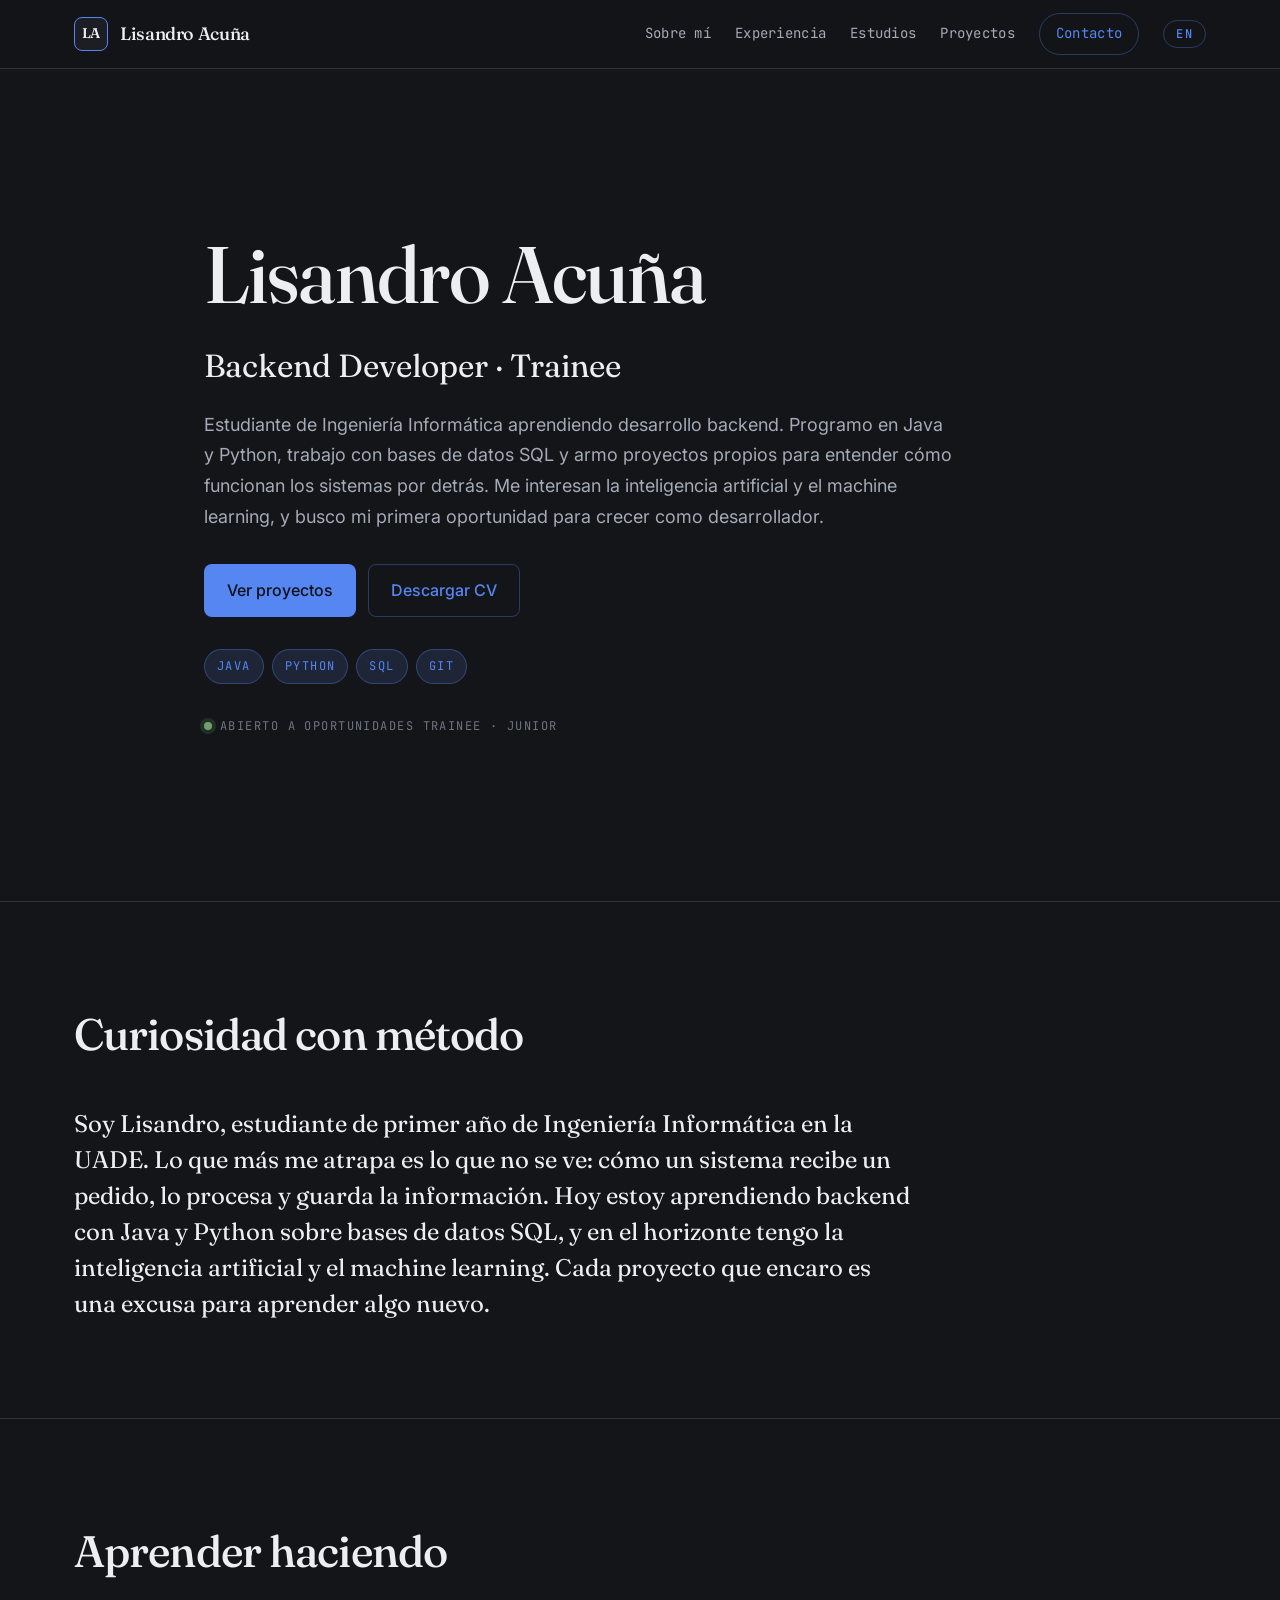
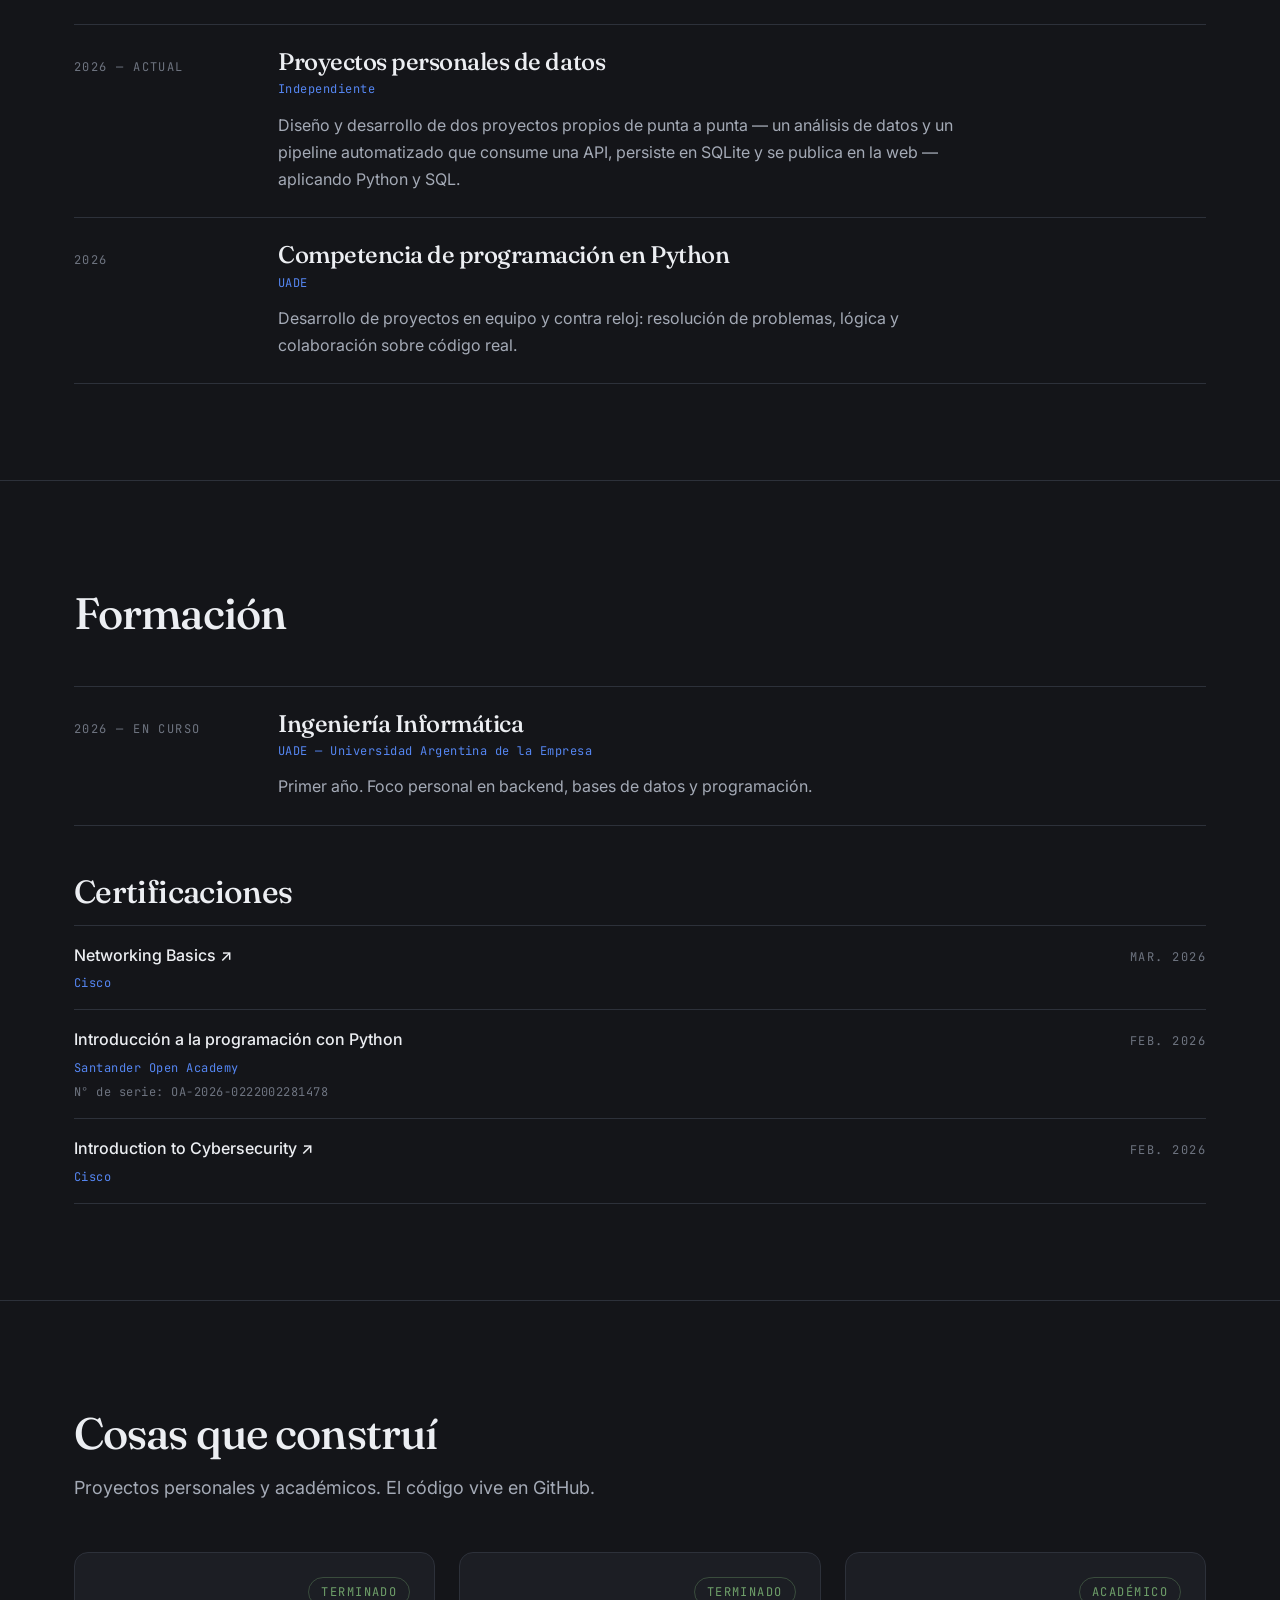
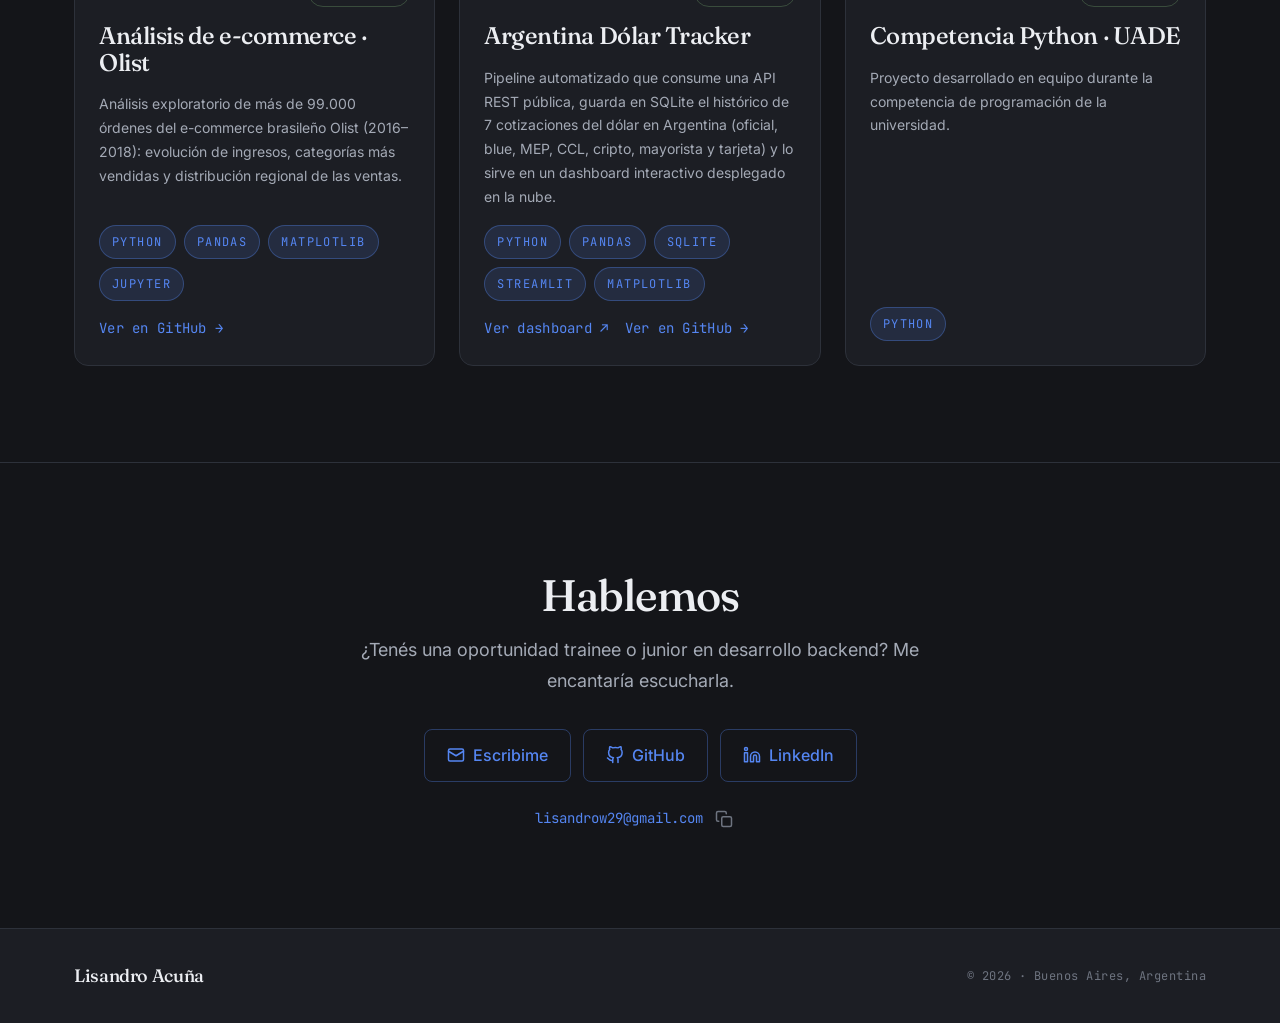
==== index.html @ 401d7817 "Proyecto Dolar Tracker: el boton Ver dashboard apunta al sitio web propio Reemplaza el link al Strea" ====
<!DOCTYPE html>
<html lang="es">
<head>
  <meta charset="UTF-8" />
  <meta name="viewport" content="width=device-width, initial-scale=1.0" />
  <title>Lisandro Acuña — Backend Developer Trainee</title>
  <meta name="description" content="Portfolio de Lisandro Acuña. Estudiante de Ingeniería Informática aprendiendo desarrollo backend con Java, Python y SQL." />
  <meta name="author" content="Lisandro Acuña" />
  <meta name="theme-color" content="#141519" />
  <link rel="canonical" href="https://tonxt.github.io/" />
  <link rel="icon" href="favicon.svg" type="image/svg+xml" />

  <!-- Open Graph / redes sociales -->
  <meta property="og:type" content="website" />
  <meta property="og:title" content="Lisandro Acuña — Backend Developer Trainee" />
  <meta property="og:description" content="Estudiante de Ingeniería Informática aprendiendo desarrollo backend con Java, Python y SQL. Interesado en IA y machine learning. Portfolio, proyectos y contacto." />
  <meta property="og:locale" content="es_AR" />
  <meta property="og:url" content="https://tonxt.github.io/" />
  <meta property="og:image" content="https://tonxt.github.io/assets/og-image.png" />
  <meta property="og:image:width" content="1200" />
  <meta property="og:image:height" content="630" />
  <meta name="twitter:card" content="summary_large_image" />

  <!-- Fuentes (preconnect + carga directa) -->
  <link rel="preconnect" href="https://fonts.googleapis.com" />
  <link rel="preconnect" href="https://fonts.gstatic.com" crossorigin />
  <link rel="stylesheet" href="https://fonts.googleapis.com/css2?family=Fraunces:opsz,wght@9..144,400;9..144,500;9..144,600&family=Inter:wght@400;500;600&family=JetBrains+Mono:wght@400;500&display=swap" />

  <link rel="stylesheet" href="identidad/tokens.css?v=12" />
  <link rel="stylesheet" href="styles.css?v=12" />
  <script src="script.js?v=12" defer></script>

  <!-- Datos estructurados (SEO) -->
  <script type="application/ld+json">
  {
    "@context": "https://schema.org",
    "@type": "Person",
    "name": "Lisandro Acuña",
    "jobTitle": "Backend Developer Trainee",
    "url": "https://tonxt.github.io/",
    "email": "lisandrow29@gmail.com",
    "address": { "@type": "PostalAddress", "addressLocality": "Buenos Aires", "addressCountry": "AR" },
    "alumniOf": { "@type": "CollegeOrUniversity", "name": "Universidad Argentina de la Empresa (UADE)" },
    "knowsAbout": ["Java", "Python", "SQL", "SQLite", "Git"],
    "sameAs": [
      "https://github.com/Tonxt",
      "https://www.linkedin.com/in/lisandro-acu%C3%B1a-3947b129b/"
    ]
  }
  </script>
</head>
<body>

  <a class="skip-link" href="#contenido">Saltar al contenido</a>

  <!-- ============ Navbar ============ -->
  <header class="navbar">
    <div class="nav-inner">
      <a href="#inicio" class="wordmark">
        <span class="monogram">LA</span>
        <span>Lisandro Acuña</span>
      </a>
      <button class="nav-toggle" id="nav-toggle" aria-label="Abrir menú" aria-expanded="false" aria-controls="primary-nav">
        <span></span><span></span><span></span>
      </button>
      <nav class="nav-links" id="primary-nav" aria-label="Navegación principal">
        <a href="#sobre-mi"    data-i18n="nav.about">Sobre mí</a>
        <a href="#experiencia" data-i18n="nav.exp">Experiencia</a>
        <a href="#estudios"    data-i18n="nav.edu">Estudios</a>
        <a href="#proyectos"   data-i18n="nav.projects">Proyectos</a>
        <a href="#contacto" class="nav-cta" data-i18n="nav.contact">Contacto</a>
        <button class="lang-toggle" id="lang-toggle" aria-label="Switch language">EN</button>
      </nav>
    </div>
  </header>

  <!-- ============ Hero ============ -->
  <main id="contenido">
    <section id="inicio" class="hero">
      <div class="hero-inner">
        <h1 class="hero-name">Lisandro Acuña</h1>

        <p class="hero-role">Backend Developer · Trainee</p>

        <p class="hero-desc" data-i18n="hero.desc">
          Estudiante de Ingeniería Informática aprendiendo desarrollo backend.
          Programo en Java y Python, trabajo con bases de datos SQL y armo proyectos
          propios para entender cómo funcionan los sistemas por detrás. Me interesan
          la inteligencia artificial y el machine learning, y busco mi primera
          oportunidad para crecer como desarrollador.
        </p>

        <div class="hero-cta">
          <a href="#proyectos" class="btn" data-i18n="hero.cta.projects">Ver proyectos</a>
          <a href="assets/cv-lisandro-acuna-es.pdf" id="cv-link" class="btn btn-ghost" target="_blank" rel="noopener" data-i18n="hero.cta.cv">Descargar CV</a>
        </div>

        <ul class="hero-tags" aria-label="Herramientas">
          <li class="tag">Java</li>
          <li class="tag">Python</li>
          <li class="tag">SQL</li>
          <li class="tag">Git</li>
        </ul>

        <p class="hero-status">
          <span class="status-dot" aria-hidden="true"></span>
          <span data-i18n="hero.status">Abierto a oportunidades trainee · junior</span>
        </p>
      </div>
    </section>

    <!-- ============ Sobre mí ============ -->
    <section id="sobre-mi" class="section">
      <div class="container">
        <div class="section-head">
          <h2 class="section-title" data-i18n="about.title">Curiosidad con método</h2>
        </div>
        <p class="about-text" data-i18n="about.body">
          Soy Lisandro, estudiante de primer año de Ingeniería Informática en la
          UADE. Lo que más me atrapa es lo que no se ve: cómo un sistema recibe
          un pedido, lo procesa y guarda la información. Hoy estoy aprendiendo
          backend con Java y Python sobre bases de datos SQL, y en el horizonte
          tengo la inteligencia artificial y el machine learning. Cada proyecto
          que encaro es una excusa para aprender algo nuevo.
        </p>
      </div>
    </section>

    <!-- ============ Experiencia ============ -->
    <section id="experiencia" class="section">
      <div class="container">
        <div class="section-head">
          <h2 class="section-title" data-i18n="exp.title">Aprender haciendo</h2>
        </div>
        <ul class="timeline">
          <li class="timeline-item">
            <span class="timeline-date" data-i18n="exp.item1.date">2026 — Actual</span>
            <div>
              <h3 class="timeline-role" data-i18n="exp.item1.role">Proyectos personales de datos</h3>
              <p class="timeline-org" data-i18n="exp.item1.org">Independiente</p>
              <p class="timeline-desc" data-i18n="exp.item1.desc">
                Diseño y desarrollo de dos proyectos propios de punta a punta —
                un análisis de datos y un pipeline automatizado que consume una API,
                persiste en SQLite y se publica en la web — aplicando Python y SQL.
              </p>
            </div>
          </li>
          <li class="timeline-item">
            <span class="timeline-date">2026</span>
            <div>
              <h3 class="timeline-role" data-i18n="exp.item2.role">Competencia de programación en Python</h3>
              <p class="timeline-org">UADE</p>
              <p class="timeline-desc" data-i18n="exp.item2.desc">
                Desarrollo de proyectos en equipo y contra reloj: resolución de
                problemas, lógica y colaboración sobre código real.
              </p>
            </div>
          </li>
        </ul>
      </div>
    </section>

    <!-- ============ Estudios ============ -->
    <section id="estudios" class="section">
      <div class="container">
        <div class="section-head">
          <h2 class="section-title" data-i18n="edu.title">Formación</h2>
        </div>
        <ul class="timeline">
          <li class="timeline-item">
            <span class="timeline-date" data-i18n="edu.item1.date">2026 — En curso</span>
            <div>
              <h3 class="timeline-role" data-i18n="edu.item1.role">Ingeniería Informática</h3>
              <p class="timeline-org">UADE — Universidad Argentina de la Empresa</p>
              <p class="timeline-desc" data-i18n="edu.item1.desc">
                Primer año. Foco personal en backend, bases de datos y programación.
              </p>
            </div>
          </li>
        </ul>
        <div class="certs">
          <h3 class="certs-title" data-i18n="edu.certs.title">Certificaciones</h3>
          <ul class="certs-list">
            <li class="cert-item">
              <div>
                <p class="cert-name">
                  <a href="https://www.credly.com/badges/9691ea7a-b1af-4a07-8f65-4fef71dd2e0e" target="_blank" rel="noopener">Networking Basics ↗</a>
                </p>
                <p class="cert-issuer">Cisco</p>
              </div>
              <span class="cert-date">Mar. 2026</span>
            </li>
            <li class="cert-item">
              <div>
                <p class="cert-name" data-i18n="edu.certs.python.name">Introducción a la programación con Python</p>
                <p class="cert-issuer">Santander Open Academy</p>
                <p class="cert-serial" data-i18n="edu.certs.python.serial">N° de serie: OA-2026-0222002281478</p>
              </div>
              <span class="cert-date">Feb. 2026</span>
            </li>
            <li class="cert-item">
              <div>
                <p class="cert-name">
                  <a href="https://www.credly.com/badges/1287659c-d565-41d3-bc9e-bd64a0c68e0d" target="_blank" rel="noopener">Introduction to Cybersecurity ↗</a>
                </p>
                <p class="cert-issuer">Cisco</p>
              </div>
              <span class="cert-date">Feb. 2026</span>
            </li>
          </ul>
        </div>
      </div>
    </section>

    <!-- ============ Proyectos ============ -->
    <section id="proyectos" class="section">
      <div class="container">
        <div class="section-head">
          <h2 class="section-title" data-i18n="proj.title">Cosas que construí</h2>
          <p class="section-lead" data-i18n="proj.lead">
            Proyectos personales y académicos. El código vive en GitHub.
          </p>
        </div>
        <div class="projects-grid">

          <article class="card project-card">
            <div class="project-top">
              <span class="badge badge-done" data-i18n="proj.p1.badge">Terminado</span>
            </div>
            <h3 class="project-title" data-i18n="proj.p1.title">Análisis de e-commerce · Olist</h3>
            <p class="project-desc" data-i18n="proj.p1.desc">
              Análisis exploratorio de más de 99.000 órdenes del e-commerce
              brasileño Olist (2016–2018): evolución de ingresos, categorías
              más vendidas y distribución regional de las ventas.
            </p>
            <ul class="project-tags" aria-label="Tecnologías">
              <li class="tag">Python</li>
              <li class="tag">Pandas</li>
              <li class="tag">Matplotlib</li>
              <li class="tag">Jupyter</li>
            </ul>
            <a class="project-link" href="https://github.com/Tonxt/olist-ecommerce-analysis" target="_blank" rel="noopener" data-i18n="proj.github">Ver en GitHub →</a>
          </article>

          <article class="card project-card">
            <div class="project-top">
              <span class="badge badge-done" data-i18n="proj.p2.badge">Terminado</span>
            </div>
            <h3 class="project-title">Argentina Dólar Tracker</h3>
            <p class="project-desc" data-i18n="proj.p2.desc">
              Pipeline automatizado que consume una API REST pública, guarda en
              SQLite el histórico de 7 cotizaciones del dólar en Argentina (oficial,
              blue, MEP, CCL, cripto, mayorista y tarjeta) y lo sirve en un dashboard
              interactivo desplegado en la nube.
            </p>
            <ul class="project-tags" aria-label="Tecnologías">
              <li class="tag">Python</li>
              <li class="tag">Pandas</li>
              <li class="tag">SQLite</li>
              <li class="tag">Streamlit</li>
              <li class="tag">Matplotlib</li>
            </ul>
            <div class="project-links">
              <a class="project-link" href="https://tonxt.github.io/argentina-dolar-tracker/" target="_blank" rel="noopener" data-i18n="proj.p2.demo">Ver dashboard ↗</a>
              <a class="project-link" href="https://github.com/Tonxt/argentina-dolar-tracker" target="_blank" rel="noopener" data-i18n="proj.github">Ver en GitHub →</a>
            </div>
          </article>

          <article class="card project-card">
            <div class="project-top">
              <span class="badge badge-done" data-i18n="proj.p3.badge">Académico</span>
            </div>
            <h3 class="project-title" data-i18n="proj.p3.title">Competencia Python · UADE</h3>
            <p class="project-desc" data-i18n="proj.p3.desc">
              Proyecto desarrollado en equipo durante la competencia de
              programación de la universidad.
            </p>
            <ul class="project-tags" aria-label="Tecnologías">
              <li class="tag">Python</li>
            </ul>
          </article>

        </div>
      </div>
    </section>

    <!-- ============ Contacto ============ -->
    <section id="contacto" class="section">
      <div class="container contact-inner">
        <h2 class="section-title" data-i18n="contact.title">Hablemos</h2>
        <p class="section-lead" data-i18n="contact.lead">
          ¿Tenés una oportunidad trainee o junior en desarrollo backend?
          Me encantaría escucharla.
        </p>
        <div class="contact-cta">
          <a class="btn btn-ghost" href="mailto:lisandrow29@gmail.com">
            <svg class="icon" viewBox="0 0 24 24" fill="none" stroke="currentColor" stroke-width="2" stroke-linecap="round" stroke-linejoin="round" aria-hidden="true"><rect x="2" y="4" width="20" height="16" rx="2"/><path d="m2 7 10 6 10-6"/></svg>
            <span data-i18n="contact.btn.email">Escribime</span>
          </a>
          <a class="btn btn-ghost" href="https://github.com/Tonxt" target="_blank" rel="noopener">
            <svg class="icon" viewBox="0 0 24 24" fill="none" stroke="currentColor" stroke-width="2" stroke-linecap="round" stroke-linejoin="round" aria-hidden="true"><path d="M9 19c-5 1.5-5-2.5-7-3m14 6v-3.87a3.37 3.37 0 0 0-.94-2.61c3.14-.35 6.44-1.54 6.44-7A5.44 5.44 0 0 0 20 4.77 5.07 5.07 0 0 0 19.91 1S18.73.65 16 2.48a13.38 13.38 0 0 0-7 0C6.27.65 5.09 1 5.09 1A5.07 5.07 0 0 0 5 4.77a5.44 5.44 0 0 0-1.5 3.78c0 5.42 3.3 6.61 6.44 7A3.37 3.37 0 0 0 9 18.13V22"/></svg>
            <span>GitHub</span>
          </a>
          <a class="btn btn-ghost" href="https://www.linkedin.com/in/lisandro-acu%C3%B1a-3947b129b/" target="_blank" rel="noopener">
            <svg class="icon" viewBox="0 0 24 24" fill="none" stroke="currentColor" stroke-width="2" stroke-linecap="round" stroke-linejoin="round" aria-hidden="true"><path d="M16 8a6 6 0 0 1 6 6v7h-4v-7a2 2 0 0 0-2-2 2 2 0 0 0-2 2v7h-4v-7a6 6 0 0 1 6-6z"/><rect x="2" y="9" width="4" height="12"/><circle cx="4" cy="4" r="2"/></svg>
            <span>LinkedIn</span>
          </a>
        </div>
        <p class="contact-email">
          <a href="mailto:lisandrow29@gmail.com">lisandrow29@gmail.com</a>
          <button class="copy-btn" id="copy-email" type="button" aria-label="Copiar email">
            <svg class="icon" viewBox="0 0 24 24" fill="none" stroke="currentColor" stroke-width="2" stroke-linecap="round" stroke-linejoin="round" aria-hidden="true"><rect x="9" y="9" width="13" height="13" rx="2"/><path d="M5 15H4a2 2 0 0 1-2-2V4a2 2 0 0 1 2-2h9a2 2 0 0 1 2 2v1"/></svg>
          </button>
          <span class="copy-feedback" id="copy-feedback" aria-live="polite"></span>
        </p>
      </div>
    </section>
  </main>

  <!-- ============ Footer ============ -->
  <footer class="footer">
    <div class="container footer-inner">
      <span class="footer-mark">Lisandro Acuña</span>
      <span class="footer-copy">© 2026 · Buenos Aires, Argentina</span>
    </div>
  </footer>

  <button class="to-top" id="to-top" type="button" aria-label="Volver arriba">
    <svg class="icon" viewBox="0 0 24 24" fill="none" stroke="currentColor" stroke-width="2" stroke-linecap="round" stroke-linejoin="round" aria-hidden="true"><line x1="12" y1="19" x2="12" y2="5"/><polyline points="5 12 12 5 19 12"/></svg>
  </button>

</body>
</html>
---- identidad/tokens.css ----
/* ============================================================
   Manual de Identidad — Lisandro · Tokens de diseño
   Editorial / elegante · base oscura · neutro + acento violeta
   v1.0 — 2026-06-12
   ============================================================ */

/* Las fuentes (Fraunces, Inter, JetBrains Mono) se cargan desde el <head> de index.html */

:root {
  /* ---------- Color · Neutros (tema oscuro) ---------- */
  --bg:               #141519;
  --surface:          #1C1E24;
  --surface-raised:   #24272F;
  --border:           #2D313A;
  --border-strong:    #3C414D;

  /* ---------- Color · Texto ---------- */
  --text:             #ECEEF2;
  --text-secondary:   #A4AAB6;
  --text-muted:       #6E7480;
  --text-on-accent:   #0E1117;

  /* ---------- Color · Acento (azul cobalto, sobre oscuro) ---------- */
  --accent:           #5586F2;
  --accent-hover:     #79A0F6;
  --accent-press:     #3F63D6;
  --accent-soft:      rgba(85, 134, 242, .14);
  --accent-line:      rgba(85, 134, 242, .34);

  /* ---------- Color · Semánticos (uso moderado) ---------- */
  --success:          #6FA06A;
  --warning:          #CC9A4A;
  --danger:           #C25B4E;
  --info:             #6E8BA8;

  /* ---------- Tipografía · Familias ---------- */
  --font-display:     "Fraunces", Georgia, "Times New Roman", serif;
  --font-sans:        "Inter", system-ui, -apple-system, "Segoe UI", sans-serif;
  --font-mono:        "JetBrains Mono", ui-monospace, Consolas, monospace;

  /* ---------- Tipografía · Escala ---------- */
  --text-xs:          0.75rem;   /* 12 */
  --text-sm:          0.875rem;  /* 14 */
  --text-base:        1rem;      /* 16 */
  --text-md:          1.125rem;  /* 18 */
  --text-lg:          1.5rem;    /* 24 */
  --text-xl:          2rem;      /* 32 */
  --text-2xl:         2.75rem;   /* 44 */
  --text-3xl:         3.75rem;   /* 60 */
  --text-4xl:         5rem;      /* 80 */

  /* ---------- Tipografía · Interlínea ---------- */
  --leading-tight:    1.1;
  --leading-snug:     1.2;
  --leading-normal:   1.5;
  --leading-relaxed:  1.7;

  /* ---------- Tipografía · Tracking ---------- */
  --tracking-tight:   -0.02em;
  --tracking-normal:  0;
  --tracking-wide:    0.12em;

  /* ---------- Espaciado (base 8) ---------- */
  --space-1:  0.25rem;  /* 4  */
  --space-2:  0.5rem;   /* 8  */
  --space-3:  0.75rem;  /* 12 */
  --space-4:  1rem;     /* 16 */
  --space-5:  1.5rem;   /* 24 */
  --space-6:  2rem;     /* 32 */
  --space-7:  3rem;     /* 48 */
  --space-8:  4rem;     /* 64 */
  --space-9:  6rem;     /* 96 */
  --space-10: 8rem;     /* 128 */

  /* ---------- Layout ---------- */
  --content-max:      1180px;
  --reading-width:    68ch;
  --gutter:           24px;

  /* ---------- Radios ---------- */
  --radius-sm:        4px;
  --radius-md:        8px;
  --radius-lg:        14px;
  --radius-pill:      999px;

  /* ---------- Sombras (sutiles, sobre fondo claro) ---------- */
  --shadow-sm:        0 1px 2px rgba(0, 0, 0, .40);
  --shadow-md:        0 8px 24px rgba(0, 0, 0, .45);
  --shadow-lg:        0 20px 50px rgba(0, 0, 0, .55);

  /* ---------- Movimiento ---------- */
  --ease-out:         cubic-bezier(0.16, 1, 0.3, 1);
  --dur-fast:         150ms;
  --dur:              300ms;
  --dur-slow:         500ms;
}

/* ============================================================
   Base — punto de partida para la página
   ============================================================ */

*, *::before, *::after { box-sizing: border-box; }

body {
  margin: 0;
  background: var(--bg);
  color: var(--text);
  font-family: var(--font-sans);
  font-size: var(--text-base);
  line-height: var(--leading-relaxed);
  -webkit-font-smoothing: antialiased;
}

h1, h2, h3 {
  font-family: var(--font-display);
  font-weight: 500;
  line-height: var(--leading-tight);
  letter-spacing: var(--tracking-tight);
  margin: 0 0 var(--space-4);
}

h1 { font-size: var(--text-3xl); }
h2 { font-size: var(--text-2xl); }
h3 { font-size: var(--text-xl); }

p { max-width: var(--reading-width); }

a {
  color: var(--accent);
  text-decoration: none;
  transition: color var(--dur-fast) var(--ease-out);
}
a:hover { color: var(--accent-hover); }

:focus-visible {
  outline: 2px solid var(--accent);
  outline-offset: 2px;
}

/* Kicker / etiqueta de sección */
.kicker {
  font-family: var(--font-mono);
  font-size: var(--text-xs);
  font-weight: 500;
  letter-spacing: var(--tracking-wide);
  text-transform: uppercase;
  color: var(--accent);
}

/* Botón primario */
.btn {
  font-family: var(--font-sans);
  font-weight: 500;
  padding: 12px 22px;
  border-radius: var(--radius-md);
  border: 1px solid transparent;
  background: var(--accent);
  color: var(--text-on-accent);
  cursor: pointer;
  transition: background var(--dur) var(--ease-out);
}
.btn:hover { background: var(--accent-hover); color: var(--text-on-accent); }

/* Botón secundario (ghost) */
.btn-ghost {
  background: transparent;
  border: 1px solid var(--accent-line);
  color: var(--accent);
}
.btn-ghost:hover { background: var(--accent-soft); color: var(--accent); }

/* Tarjeta */
.card {
  background: var(--surface);
  border: 1px solid var(--border);
  border-radius: var(--radius-lg);
  padding: var(--space-5);
  transition: border-color var(--dur) var(--ease-out),
              background var(--dur) var(--ease-out);
}
.card:hover {
  background: var(--surface-raised);
  border-color: var(--accent-line);
}

/* Tag / skill */
.tag {
  font-family: var(--font-mono);
  font-size: var(--text-xs);
  letter-spacing: var(--tracking-wide);
  text-transform: uppercase;
  color: var(--accent);
  background: var(--accent-soft);
  padding: 6px 12px;
  border: 1px solid var(--accent-line);
  border-radius: var(--radius-pill);
}

@media (prefers-reduced-motion: reduce) {
  * { transition: none !important; animation: none !important; }
}
---- styles.css ----
/* ============================================================
   Lisandro Acuña · Página personal — estilos de layout
   Construye sobre identidad/tokens.css
   ============================================================ */

html { scroll-behavior: smooth; }

body { min-height: 100vh; }

/* Accesibilidad: saltar al contenido (visible al navegar con teclado) */
.skip-link {
  position: absolute;
  left: 8px;
  top: -60px;
  z-index: 100;
  background: var(--accent);
  color: var(--text-on-accent);
  padding: 10px 16px;
  border-radius: var(--radius-md);
  font-family: var(--font-sans);
  font-weight: 500;
  text-decoration: none;
  transition: top var(--dur-fast) var(--ease-out);
}
.skip-link:focus { top: 8px; }

/* Íconos SVG inline */
.icon {
  width: 18px;
  height: 18px;
  flex-shrink: 0;
}

.container,
.nav-inner,
.hero-inner {
  width: 100%;
  max-width: var(--content-max);
  margin-inline: auto;
  padding-inline: var(--space-5);
}

/* ---------------- Navbar ---------------- */
.navbar {
  position: sticky;
  top: 0;
  z-index: 50;
  background: rgba(20, 21, 25, 0.82);
  backdrop-filter: saturate(140%) blur(10px);
  border-bottom: 1px solid var(--border);
}

.nav-inner {
  display: flex;
  align-items: center;
  justify-content: space-between;
  height: 68px;
}

.wordmark {
  display: flex;
  align-items: center;
  gap: var(--space-3);
  font-family: var(--font-display);
  font-size: var(--text-md);
  font-weight: 500;
  color: var(--text);
  letter-spacing: var(--tracking-tight);
}
.wordmark:hover { color: var(--text); }

.monogram {
  display: inline-flex;
  align-items: center;
  justify-content: center;
  width: 34px;
  height: 34px;
  font-size: 14px;
  font-weight: 600;
  color: var(--text);
  background: var(--surface);
  border: 1px solid var(--accent);
  border-radius: var(--radius-md);
}

.nav-links {
  display: flex;
  align-items: center;
  gap: var(--space-5);
}
.nav-links a {
  font-family: var(--font-mono);
  font-size: var(--text-sm);
  letter-spacing: 0.02em;
  color: var(--text-secondary);
}
.nav-links a:hover,
.nav-links a.active { color: var(--accent); }

.nav-cta {
  padding: 8px 16px;
  border: 1px solid var(--accent-line);
  border-radius: var(--radius-pill);
  color: var(--accent) !important;
}
.nav-cta:hover { background: var(--accent-soft); }

.nav-toggle {
  display: none;
  flex-direction: column;
  justify-content: center;
  gap: 5px;
  width: 40px;
  height: 40px;
  padding: 0;
  background: transparent;
  border: 1px solid var(--border);
  border-radius: var(--radius-md);
  cursor: pointer;
}
.nav-toggle span {
  display: block;
  width: 18px;
  height: 2px;
  margin-inline: auto;
  background: var(--text-secondary);
  border-radius: 2px;
}

/* ---------------- Hero ---------------- */
.hero {
  display: flex;
  align-items: center;
  min-height: calc(100vh - 68px);
  padding-block: var(--space-9);
}

.hero-inner { max-width: 920px; }

.hero-name {
  font-family: var(--font-display);
  font-weight: 500;
  font-size: clamp(3rem, 9vw, 5rem);
  line-height: 1.02;
  letter-spacing: var(--tracking-tight);
  margin: 0 0 var(--space-5);
}

.hero-role {
  font-family: var(--font-display);
  font-weight: 400;
  font-size: clamp(1.5rem, 4vw, 2rem);
  color: var(--text);
  max-width: none;
  margin: 0 0 var(--space-4);
}

.hero-desc {
  font-size: var(--text-md);
  color: var(--text-secondary);
  max-width: var(--reading-width);
  margin: 0 0 var(--space-6);
}

.hero-cta {
  display: flex;
  flex-wrap: wrap;
  gap: var(--space-3);
  margin-bottom: var(--space-6);
}
.hero-cta .btn { text-decoration: none; display: inline-flex; align-items: center; }

.hero-tags {
  display: flex;
  flex-wrap: wrap;
  gap: var(--space-2);
  list-style: none;
  padding: 0;
  margin: 0 0 var(--space-6);
}

.hero-status {
  display: flex;
  align-items: center;
  gap: var(--space-2);
  font-family: var(--font-mono);
  font-size: var(--text-xs);
  letter-spacing: var(--tracking-wide);
  text-transform: uppercase;
  color: var(--text-muted);
  margin: 0;
}
.status-dot {
  width: 8px;
  height: 8px;
  border-radius: 50%;
  background: var(--success);
  box-shadow: 0 0 0 4px rgba(111, 160, 106, 0.18);
}

/* ---------------- Toggle de idioma ---------------- */
.lang-toggle {
  font-family: var(--font-mono);
  font-size: var(--text-xs);
  font-weight: 500;
  letter-spacing: var(--tracking-wide);
  text-transform: uppercase;
  color: var(--accent);
  background: transparent;
  border: 1px solid var(--accent-line);
  border-radius: var(--radius-pill);
  padding: 5px 12px;
  cursor: pointer;
  transition: background var(--dur-fast) var(--ease-out),
              border-color var(--dur-fast) var(--ease-out);
}
.lang-toggle:hover {
  background: var(--accent-soft);
  border-color: var(--accent);
}

/* ---------------- Secciones ---------------- */
.section {
  padding-block: var(--space-9);
  border-top: 1px solid var(--border);
  scroll-margin-top: 80px;
}

.section-head { margin-bottom: var(--space-7); }

.section-title {
  font-size: clamp(2rem, 5vw, 2.75rem);
  margin: var(--space-3) 0 0;
}

.section-lead {
  font-size: var(--text-md);
  color: var(--text-secondary);
  margin: var(--space-4) 0 0;
}

/* ---------------- Sobre mí ---------------- */
.about-text {
  font-size: var(--text-lg);
  font-family: var(--font-display);
  font-weight: 400;
  line-height: 1.5;
  color: var(--text);
  max-width: 56ch;
  margin: 0;
}

/* ---------------- Timeline (experiencia / estudios) ---------------- */
.timeline {
  list-style: none;
  margin: 0;
  padding: 0;
}

.timeline-item {
  display: grid;
  grid-template-columns: 180px 1fr;
  gap: var(--space-5);
  padding-block: var(--space-5);
  border-bottom: 1px solid var(--border);
}
.timeline-item:first-child { border-top: 1px solid var(--border); }

.timeline-date {
  font-family: var(--font-mono);
  font-size: var(--text-xs);
  letter-spacing: var(--tracking-wide);
  text-transform: uppercase;
  color: var(--text-muted);
  padding-top: 8px;
}

.timeline-role {
  font-size: var(--text-lg);
  margin: 0 0 var(--space-1);
}

.timeline-org {
  font-family: var(--font-mono);
  font-size: var(--text-xs);
  letter-spacing: 0.04em;
  color: var(--accent);
  margin: 0 0 var(--space-3);
}

.timeline-desc {
  font-size: var(--text-base);
  color: var(--text-secondary);
  margin: 0;
}

/* ---------------- Certificaciones ---------------- */
.certs { margin-top: var(--space-7); }

.certs-title {
  font-size: var(--text-xl);
  margin-bottom: var(--space-4);
}

.certs-list {
  list-style: none;
  margin: 0;
  padding: 0;
}

.cert-item {
  display: flex;
  align-items: baseline;
  justify-content: space-between;
  gap: var(--space-4);
  padding-block: var(--space-4);
  border-bottom: 1px solid var(--border);
}
.cert-item:first-child { border-top: 1px solid var(--border); }

.cert-name {
  font-size: var(--text-base);
  font-weight: 500;
  color: var(--text);
  margin: 0 0 var(--space-1);
}

.cert-name a { color: var(--text); }
.cert-name a:hover {
  color: var(--accent);
  text-decoration: underline;
  text-underline-offset: 4px;
}

.cert-serial {
  font-family: var(--font-mono);
  font-size: var(--text-xs);
  letter-spacing: 0.04em;
  color: var(--text-muted);
  margin: var(--space-1) 0 0;
}

.cert-issuer {
  font-family: var(--font-mono);
  font-size: var(--text-xs);
  letter-spacing: 0.04em;
  color: var(--accent);
  margin: 0;
}

.cert-date {
  font-family: var(--font-mono);
  font-size: var(--text-xs);
  letter-spacing: var(--tracking-wide);
  text-transform: uppercase;
  color: var(--text-muted);
  white-space: nowrap;
}

/* ---------------- Proyectos ---------------- */
.projects-grid {
  display: grid;
  grid-template-columns: repeat(auto-fit, minmax(280px, 1fr));
  gap: var(--space-5);
}

.project-card {
  display: flex;
  flex-direction: column;
  gap: var(--space-4);
}

.project-top {
  display: flex;
  align-items: center;
  justify-content: flex-end;
  gap: var(--space-2);
}

.badge {
  font-family: var(--font-mono);
  font-size: var(--text-xs);
  letter-spacing: var(--tracking-wide);
  text-transform: uppercase;
  padding: 4px 12px;
  border-radius: var(--radius-pill);
}
.badge-done {
  color: var(--success);
  border: 1px solid rgba(111, 160, 106, 0.35);
}
.project-title {
  font-size: var(--text-lg);
  margin: 0;
}

.project-desc {
  font-size: var(--text-sm);
  color: var(--text-secondary);
  margin: 0;
  flex: 1;
}

.project-tags {
  display: flex;
  flex-wrap: wrap;
  gap: var(--space-2);
  list-style: none;
  padding: 0;
  margin: 0;
}

.project-link {
  font-family: var(--font-mono);
  font-size: var(--text-sm);
  letter-spacing: 0.02em;
}

.project-links {
  display: flex;
  flex-wrap: wrap;
  gap: var(--space-4);
  align-items: center;
}

/* ---------------- Contacto ---------------- */
.contact-inner {
  text-align: center;
  max-width: 640px;
}
.contact-inner .section-lead { margin-inline: auto; }

.contact-cta {
  display: flex;
  flex-wrap: wrap;
  justify-content: center;
  gap: var(--space-3);
  margin-top: var(--space-6);
}
.contact-cta .btn { text-decoration: none; display: inline-flex; align-items: center; gap: 8px; }

.contact-email {
  margin: var(--space-5) 0 0;
  font-family: var(--font-mono);
  font-size: var(--text-sm);
  display: inline-flex;
  align-items: center;
  gap: var(--space-2);
}

.copy-btn {
  display: inline-flex;
  align-items: center;
  padding: 4px;
  background: transparent;
  border: none;
  color: var(--text-muted);
  cursor: pointer;
  transition: color var(--dur-fast) var(--ease-out);
}
.copy-btn:hover { color: var(--accent); }
.copy-btn.copied { color: var(--success); }

.copy-feedback {
  font-family: var(--font-mono);
  font-size: var(--text-xs);
  color: var(--success);
}

/* ---------------- Footer ---------------- */
.footer {
  border-top: 1px solid var(--border);
  background: var(--surface);
  padding-block: var(--space-6);
}

.footer-inner {
  display: flex;
  align-items: center;
  justify-content: space-between;
  gap: var(--space-3);
  flex-wrap: wrap;
}

.footer-mark {
  font-family: var(--font-display);
  font-size: var(--text-md);
  font-weight: 500;
  letter-spacing: var(--tracking-tight);
}

.footer-copy {
  font-family: var(--font-mono);
  font-size: var(--text-xs);
  letter-spacing: 0.04em;
  color: var(--text-muted);
}

/* ---------------- Botón volver arriba ---------------- */
.to-top {
  position: fixed;
  right: var(--space-5);
  bottom: var(--space-5);
  z-index: 60;
  width: 44px;
  height: 44px;
  display: inline-flex;
  align-items: center;
  justify-content: center;
  background: var(--surface-raised);
  color: var(--text-secondary);
  border: 1px solid var(--border);
  border-radius: 50%;
  cursor: pointer;
  box-shadow: var(--shadow-md);
  opacity: 0;
  visibility: hidden;
  transform: translateY(10px);
  transition: opacity var(--dur) var(--ease-out),
              transform var(--dur) var(--ease-out),
              visibility var(--dur),
              color var(--dur-fast) var(--ease-out),
              border-color var(--dur-fast) var(--ease-out);
}
.to-top.visible { opacity: 1; visibility: visible; transform: none; }
.to-top:hover { color: var(--accent); border-color: var(--accent-line); }

/* ---------------- Animación de entrada ---------------- */
@media (prefers-reduced-motion: no-preference) {
  .reveal {
    opacity: 0;
    transform: translateY(16px);
    transition:
      opacity var(--dur-slow) var(--ease-out),
      transform var(--dur-slow) var(--ease-out);
  }
  .reveal.visible {
    opacity: 1;
    transform: none;
  }
}

/* ---------------- Responsive ---------------- */
/* Navbar: menú hamburguesa hasta 820px (evita que se apriete en tablets) */
@media (max-width: 820px) {
  .nav-toggle { display: flex; }
  .nav-links {
    position: absolute;
    top: 68px;
    left: 0;
    right: 0;
    display: none;
    flex-direction: column;
    align-items: flex-start;
    gap: var(--space-4);
    padding: var(--space-5);
    background: var(--surface);
    border-bottom: 1px solid var(--border);
  }
  .nav-links.open { display: flex; }
}

/* Resto del layout en pantallas chicas */
@media (max-width: 720px) {
  .hero { min-height: auto; padding-block: var(--space-8); }
  .section { padding-block: var(--space-8); }
  .timeline-item {
    grid-template-columns: 1fr;
    gap: var(--space-2);
  }
  .timeline-date { padding-top: 0; }
}
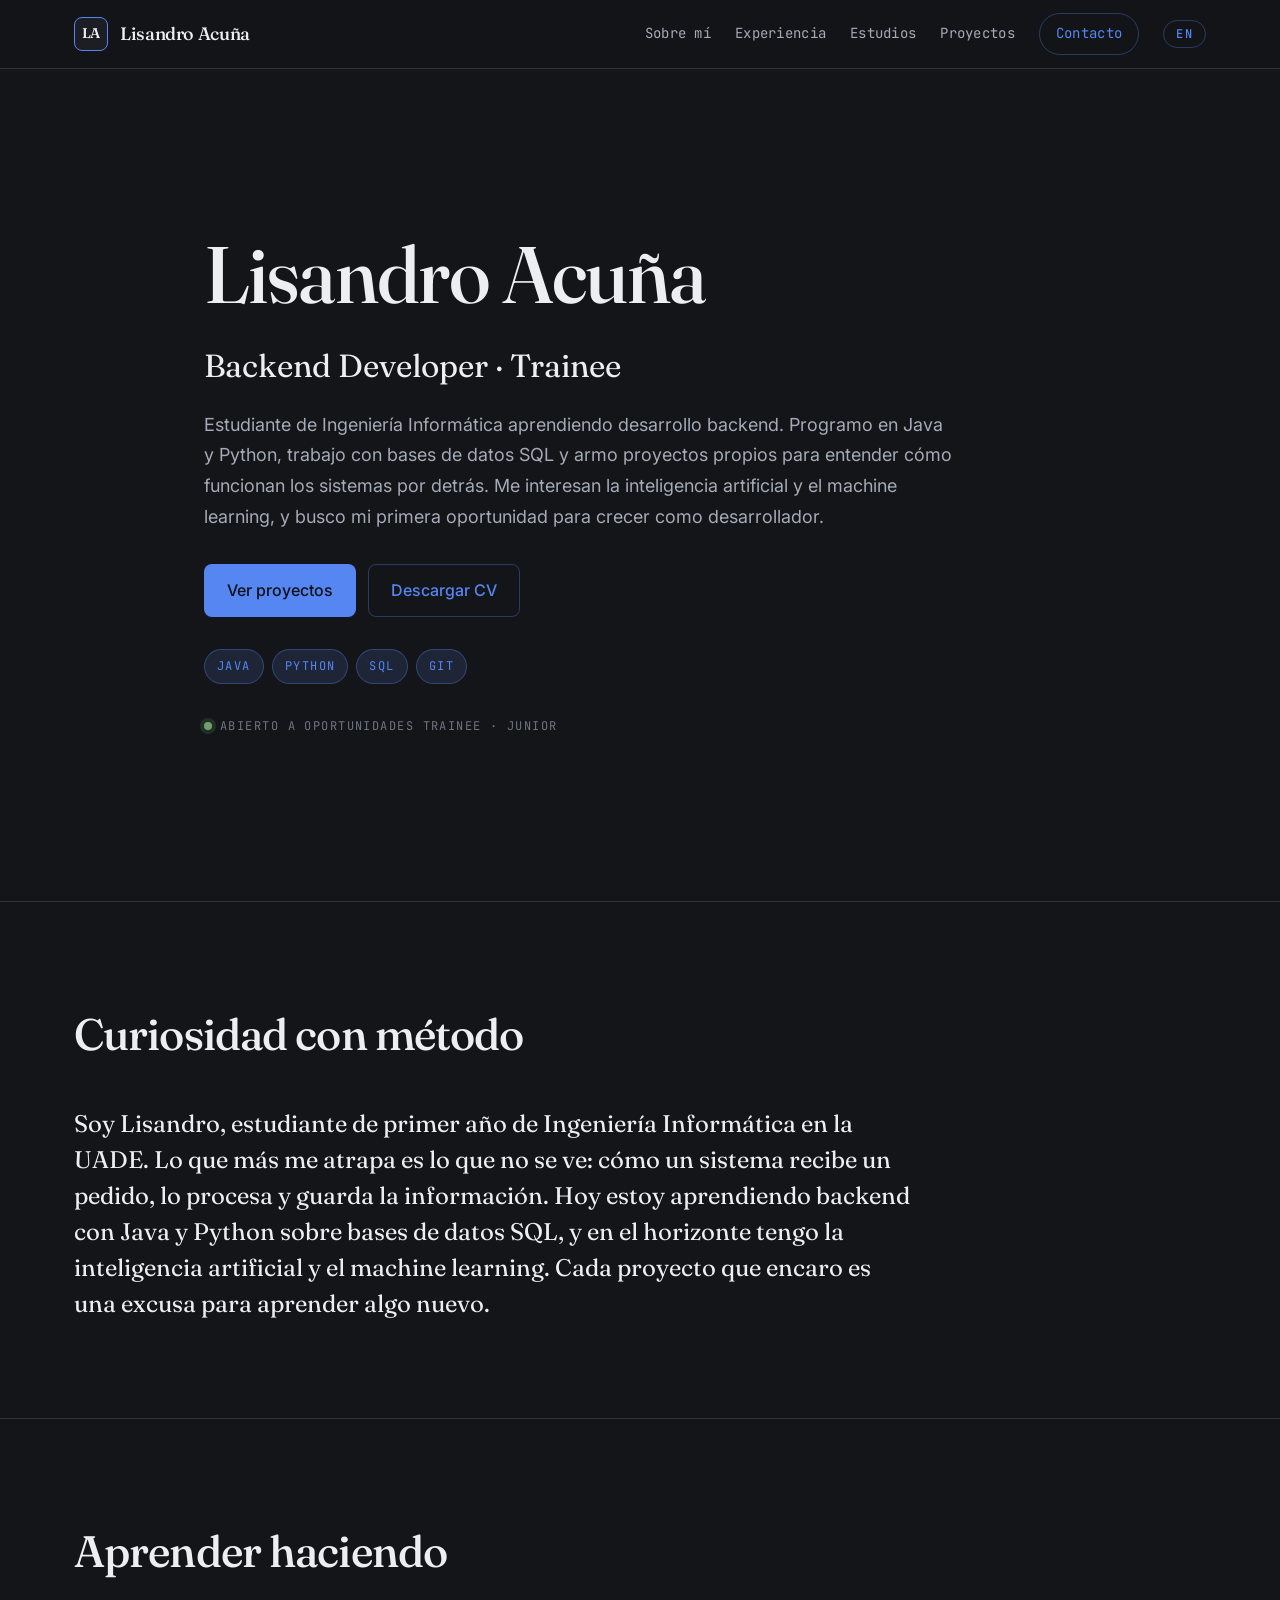
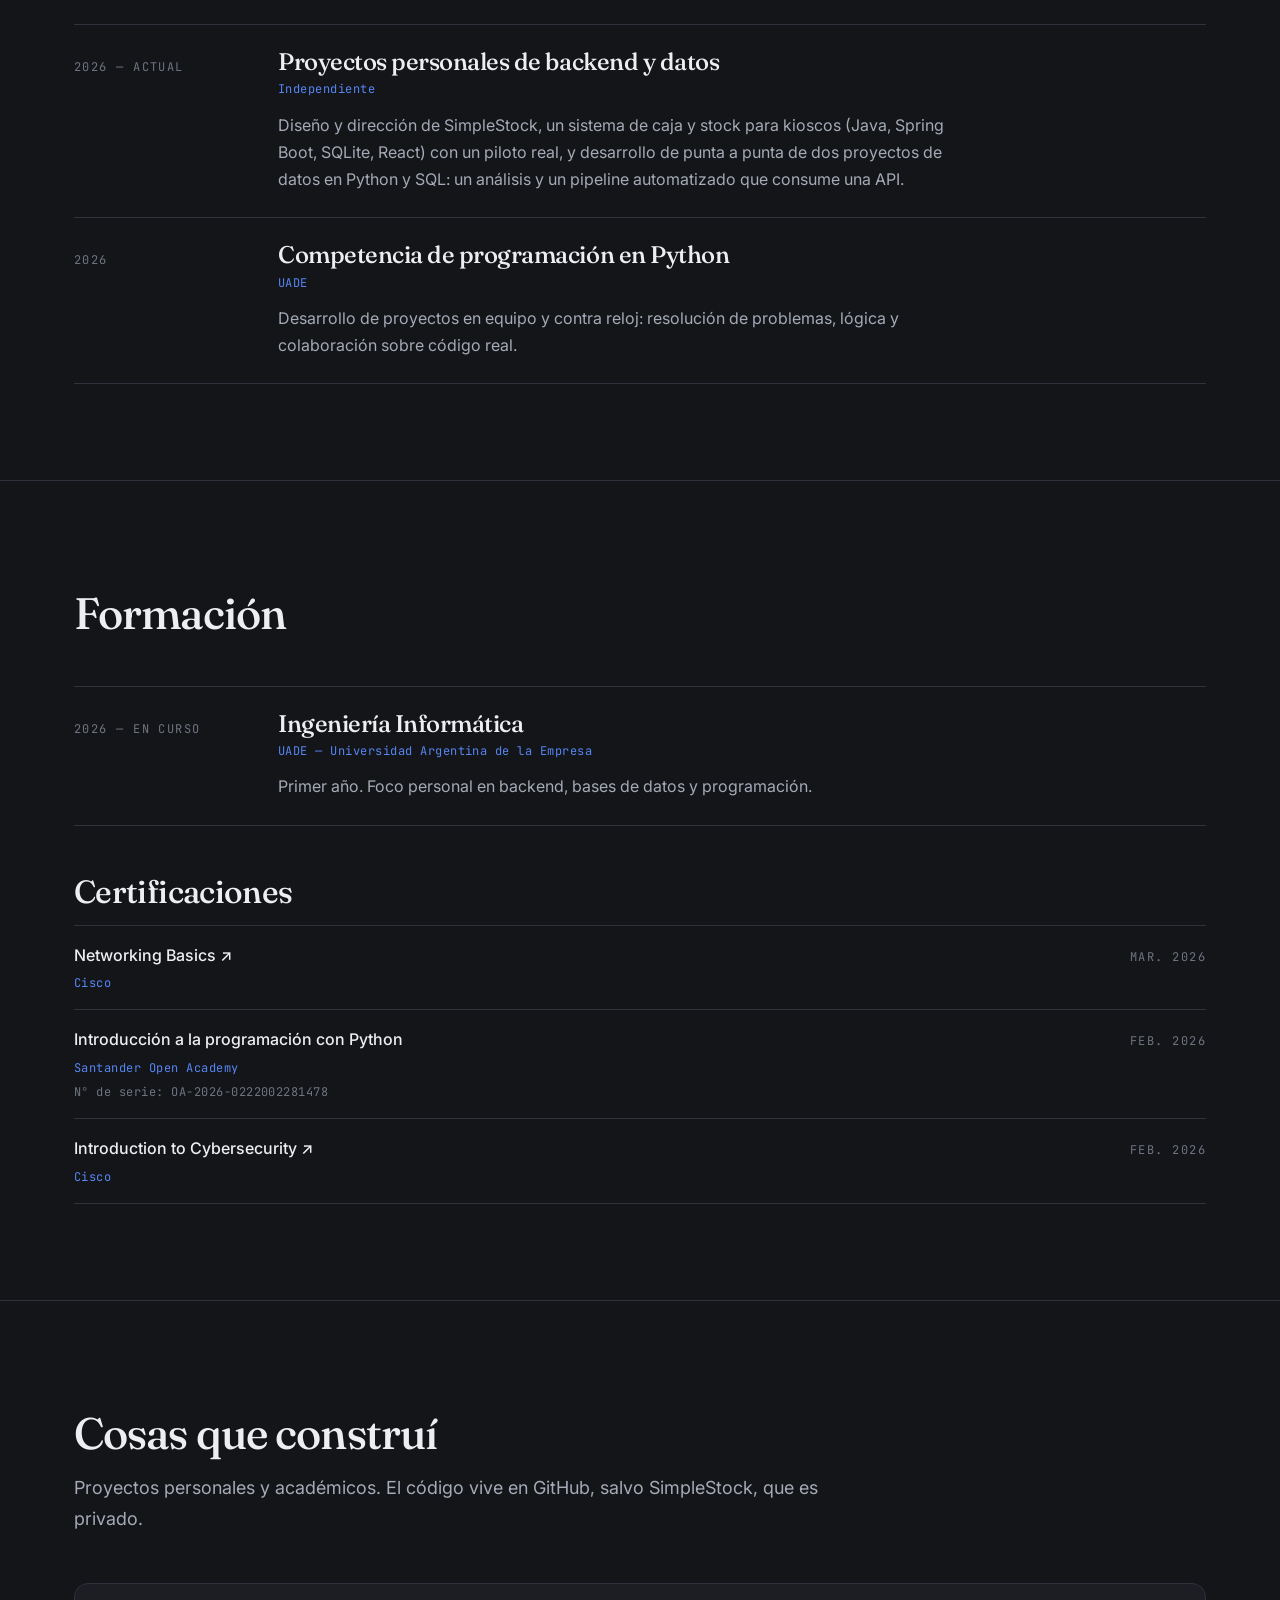
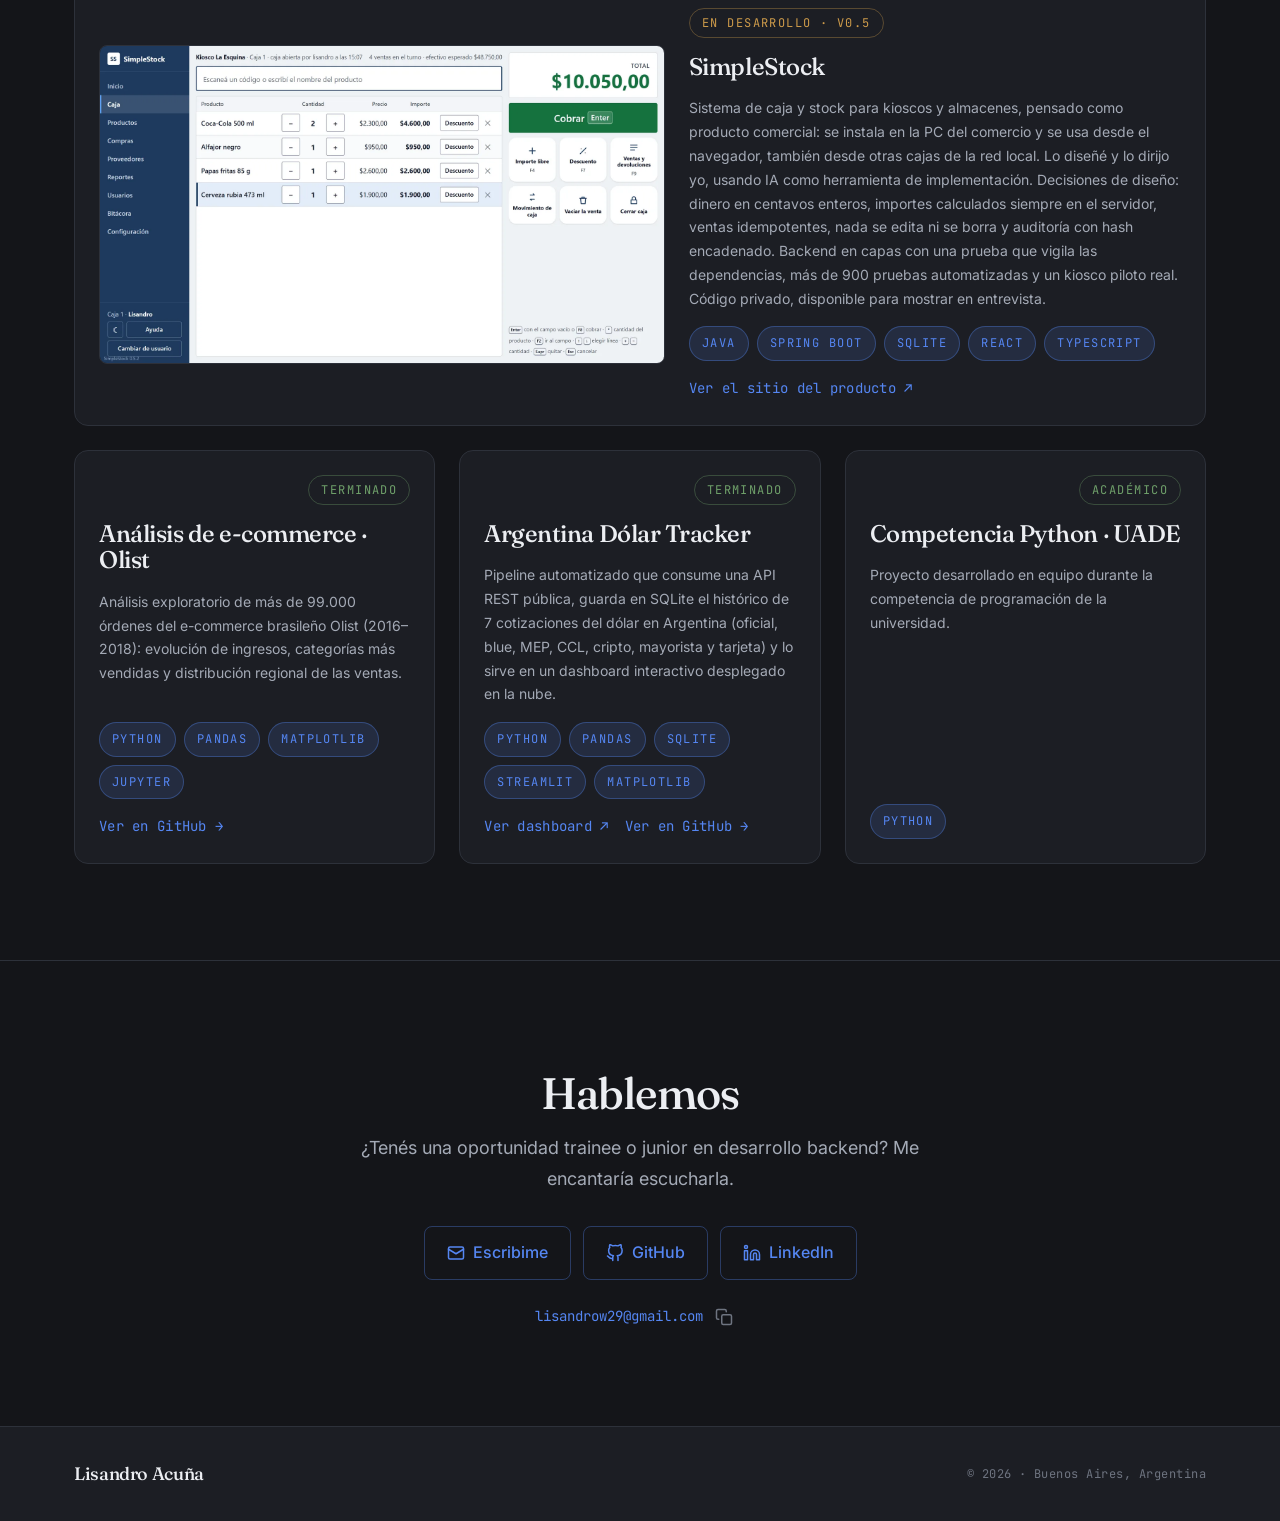
==== commit f676ec7a: "Portfolio: SimpleStock como proyecto destacado; CV y experiencia actualizados Co-Authored-By: Claude" ====
--- a/index.html
+++ b/index.html
@@ -26,9 +26,9 @@
   <link rel="preconnect" href="https://fonts.gstatic.com" crossorigin />
   <link rel="stylesheet" href="https://fonts.googleapis.com/css2?family=Fraunces:opsz,wght@9..144,400;9..144,500;9..144,600&family=Inter:wght@400;500;600&family=JetBrains+Mono:wght@400;500&display=swap" />
 
-  <link rel="stylesheet" href="identidad/tokens.css?v=12" />
-  <link rel="stylesheet" href="styles.css?v=12" />
-  <script src="script.js?v=12" defer></script>
+  <link rel="stylesheet" href="identidad/tokens.css?v=13" />
+  <link rel="stylesheet" href="styles.css?v=13" />
+  <script src="script.js?v=13" defer></script>
 
   <!-- Datos estructurados (SEO) -->
   <script type="application/ld+json">
@@ -136,12 +136,12 @@
           <li class="timeline-item">
             <span class="timeline-date" data-i18n="exp.item1.date">2026 — Actual</span>
             <div>
-              <h3 class="timeline-role" data-i18n="exp.item1.role">Proyectos personales de datos</h3>
+              <h3 class="timeline-role" data-i18n="exp.item1.role">Proyectos personales de backend y datos</h3>
               <p class="timeline-org" data-i18n="exp.item1.org">Independiente</p>
               <p class="timeline-desc" data-i18n="exp.item1.desc">
-                Diseño y desarrollo de dos proyectos propios de punta a punta —
-                un análisis de datos y un pipeline automatizado que consume una API,
-                persiste en SQLite y se publica en la web — aplicando Python y SQL.
+                Diseño y dirección de SimpleStock, un sistema de caja y stock para kioscos
+                (Java, Spring Boot, SQLite, React) con un piloto real, y desarrollo de punta a punta de dos
+                proyectos de datos en Python y SQL: un análisis y un pipeline automatizado que consume una API.
               </p>
             </div>
           </li>
@@ -218,10 +218,40 @@
         <div class="section-head">
           <h2 class="section-title" data-i18n="proj.title">Cosas que construí</h2>
           <p class="section-lead" data-i18n="proj.lead">
-            Proyectos personales y académicos. El código vive en GitHub.
+            Proyectos personales y académicos. El código vive en GitHub, salvo SimpleStock, que es privado.
           </p>
         </div>
         <div class="projects-grid">
+
+          <article class="card project-card project-featured">
+            <a class="project-shot" href="https://simplestockpos.com.ar/" target="_blank" rel="noopener">
+              <img src="assets/simplestock-caja.webp" width="1600" height="900" loading="lazy"
+                   alt="Pantalla de caja de SimpleStock con una venta de cuatro productos en curso" data-i18n-alt="proj.p0.alt" />
+            </a>
+            <div class="project-body">
+              <div class="project-top">
+                <span class="badge badge-wip" data-i18n="proj.p0.badge">En desarrollo · v0.5</span>
+              </div>
+              <h3 class="project-title">SimpleStock</h3>
+              <p class="project-desc" data-i18n="proj.p0.desc">
+                Sistema de caja y stock para kioscos y almacenes, pensado como producto comercial:
+                se instala en la PC del comercio y se usa desde el navegador, también desde otras cajas
+                de la red local. Lo diseñé y lo dirijo yo, usando IA como herramienta de implementación.
+                Decisiones de diseño: dinero en centavos enteros, importes calculados siempre en el
+                servidor, ventas idempotentes, nada se edita ni se borra y auditoría con hash encadenado.
+                Backend en capas con una prueba que vigila las dependencias, más de 900 pruebas
+                automatizadas y un kiosco piloto real. Código privado, disponible para mostrar en entrevista.
+              </p>
+              <ul class="project-tags" aria-label="Tecnologías">
+                <li class="tag">Java</li>
+                <li class="tag">Spring Boot</li>
+                <li class="tag">SQLite</li>
+                <li class="tag">React</li>
+                <li class="tag">TypeScript</li>
+              </ul>
+              <a class="project-link" href="https://simplestockpos.com.ar/" target="_blank" rel="noopener" data-i18n="proj.p0.link">Ver el sitio del producto ↗</a>
+            </div>
+          </article>
 
           <article class="card project-card">
             <div class="project-top">
--- a/styles.css
+++ b/styles.css
@@ -389,6 +389,41 @@
   color: var(--success);
   border: 1px solid rgba(111, 160, 106, 0.35);
 }
+.badge-wip {
+  color: var(--warning);
+  border: 1px solid rgba(204, 154, 74, 0.35);
+}
+
+.project-featured {
+  grid-column: 1 / -1;
+  display: grid;
+  grid-template-columns: 1fr;
+  gap: var(--space-5);
+}
+.project-shot {
+  display: block;
+  border: 1px solid var(--border);
+  border-radius: var(--radius-md);
+  overflow: hidden;
+}
+.project-shot img {
+  display: block;
+  width: 100%;
+  height: auto;
+}
+.project-body {
+  display: flex;
+  flex-direction: column;
+  gap: var(--space-4);
+}
+.project-featured .project-top { justify-content: flex-start; }
+@media (min-width: 900px) {
+  .project-featured {
+    grid-template-columns: 1.15fr 1fr;
+    align-items: center;
+  }
+}
+
 .project-title {
   font-size: var(--text-lg);
   margin: 0;
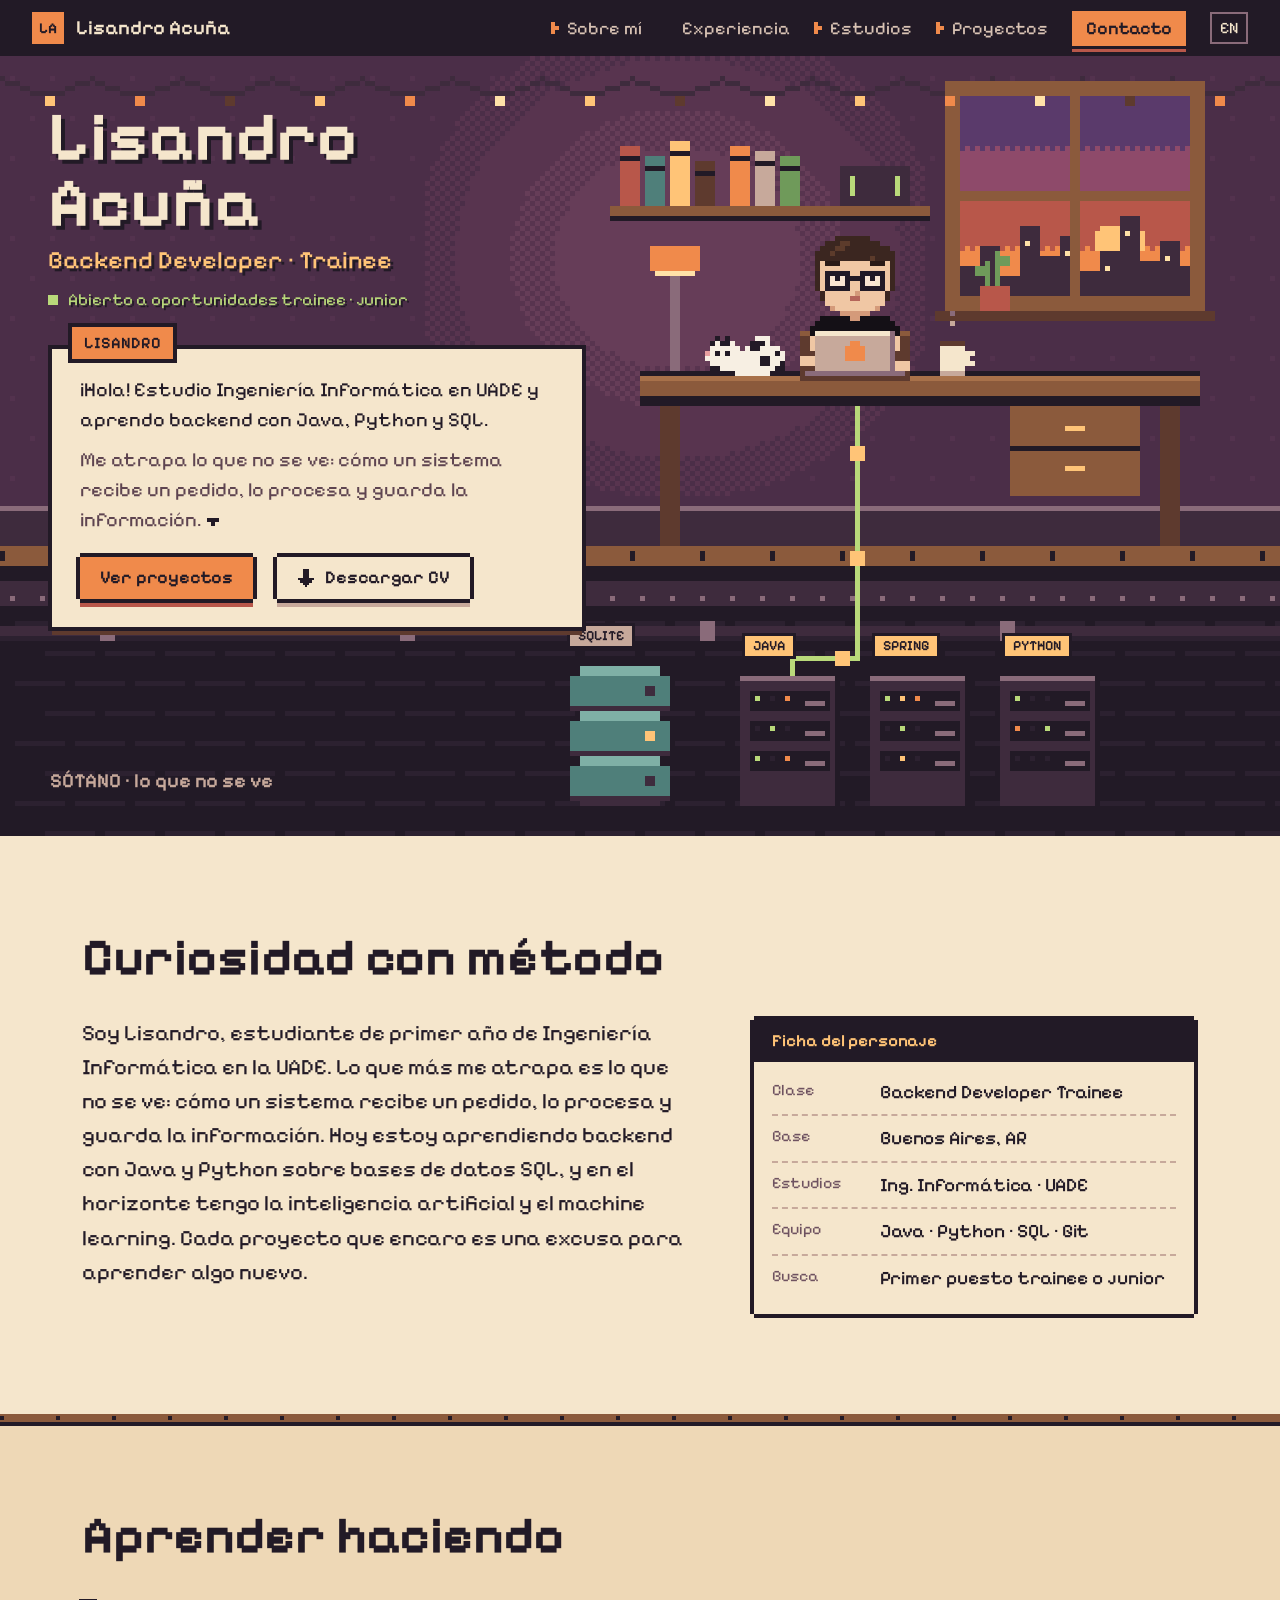
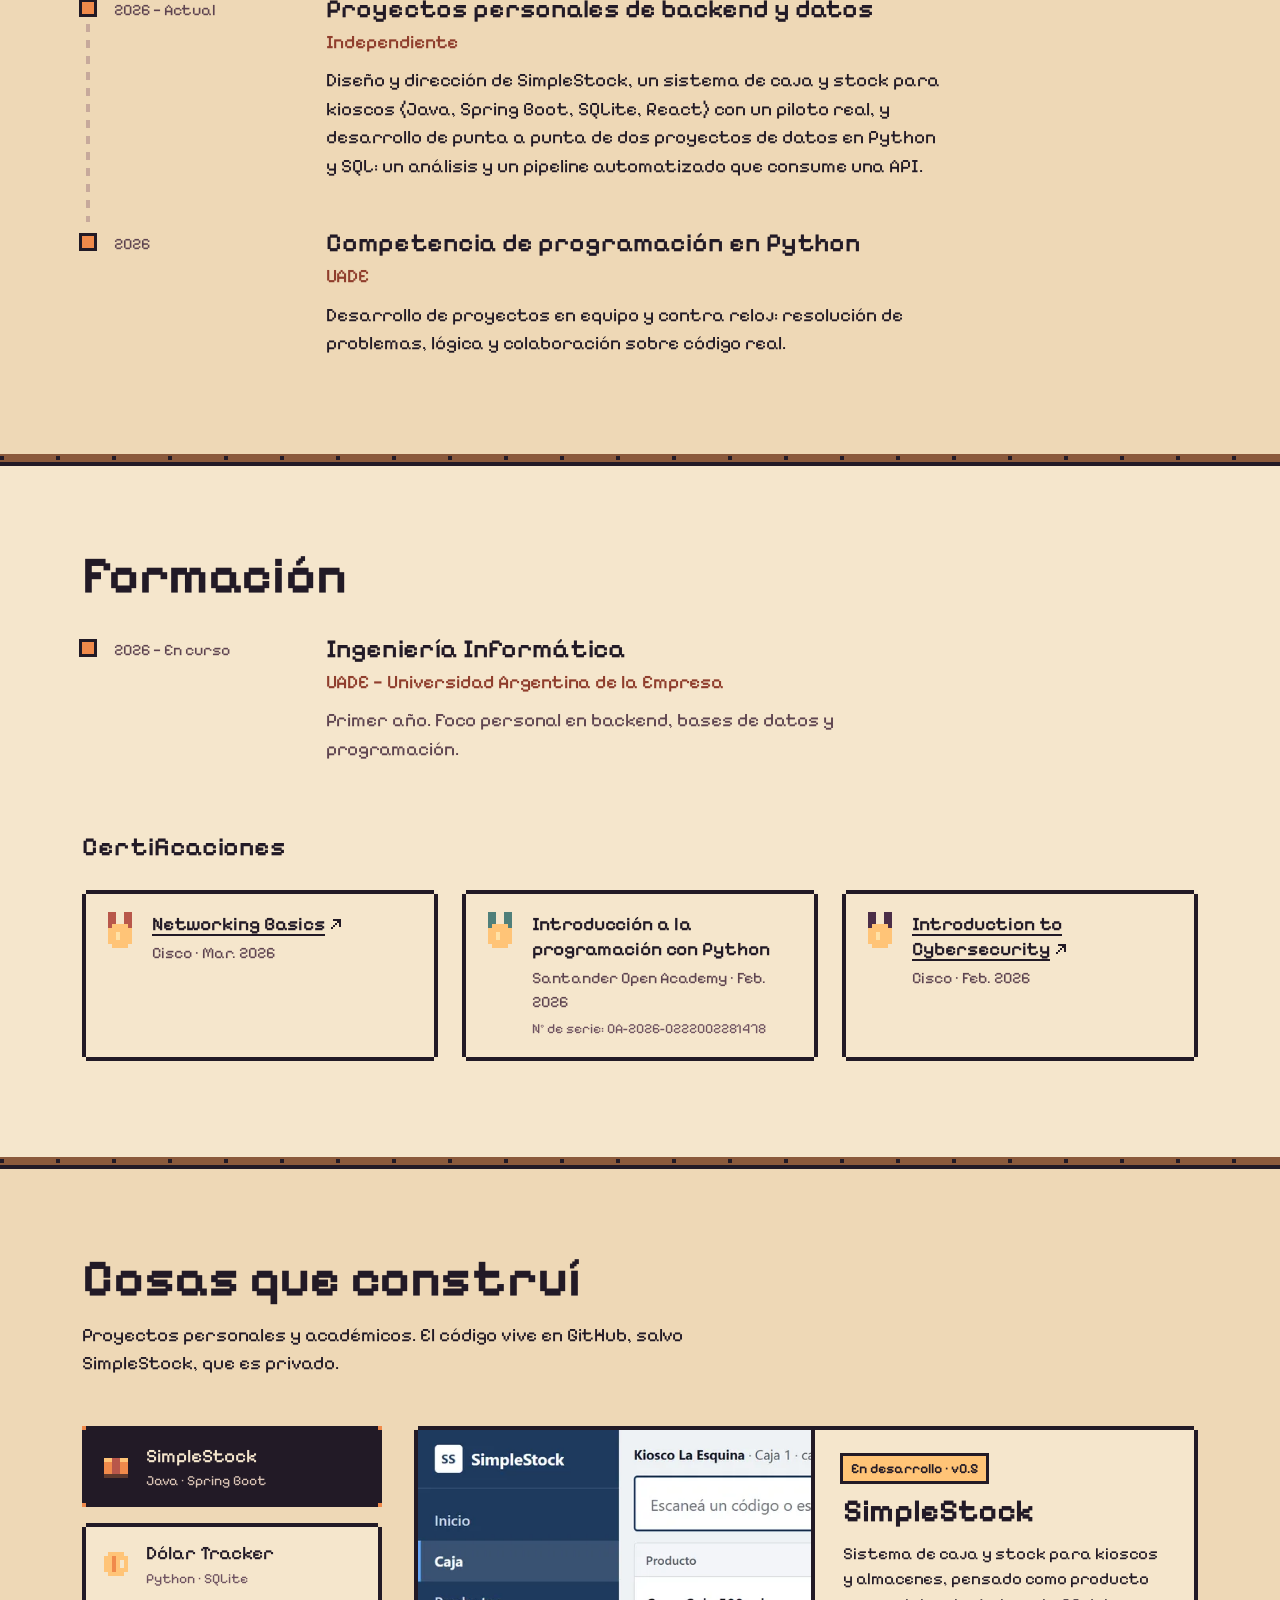
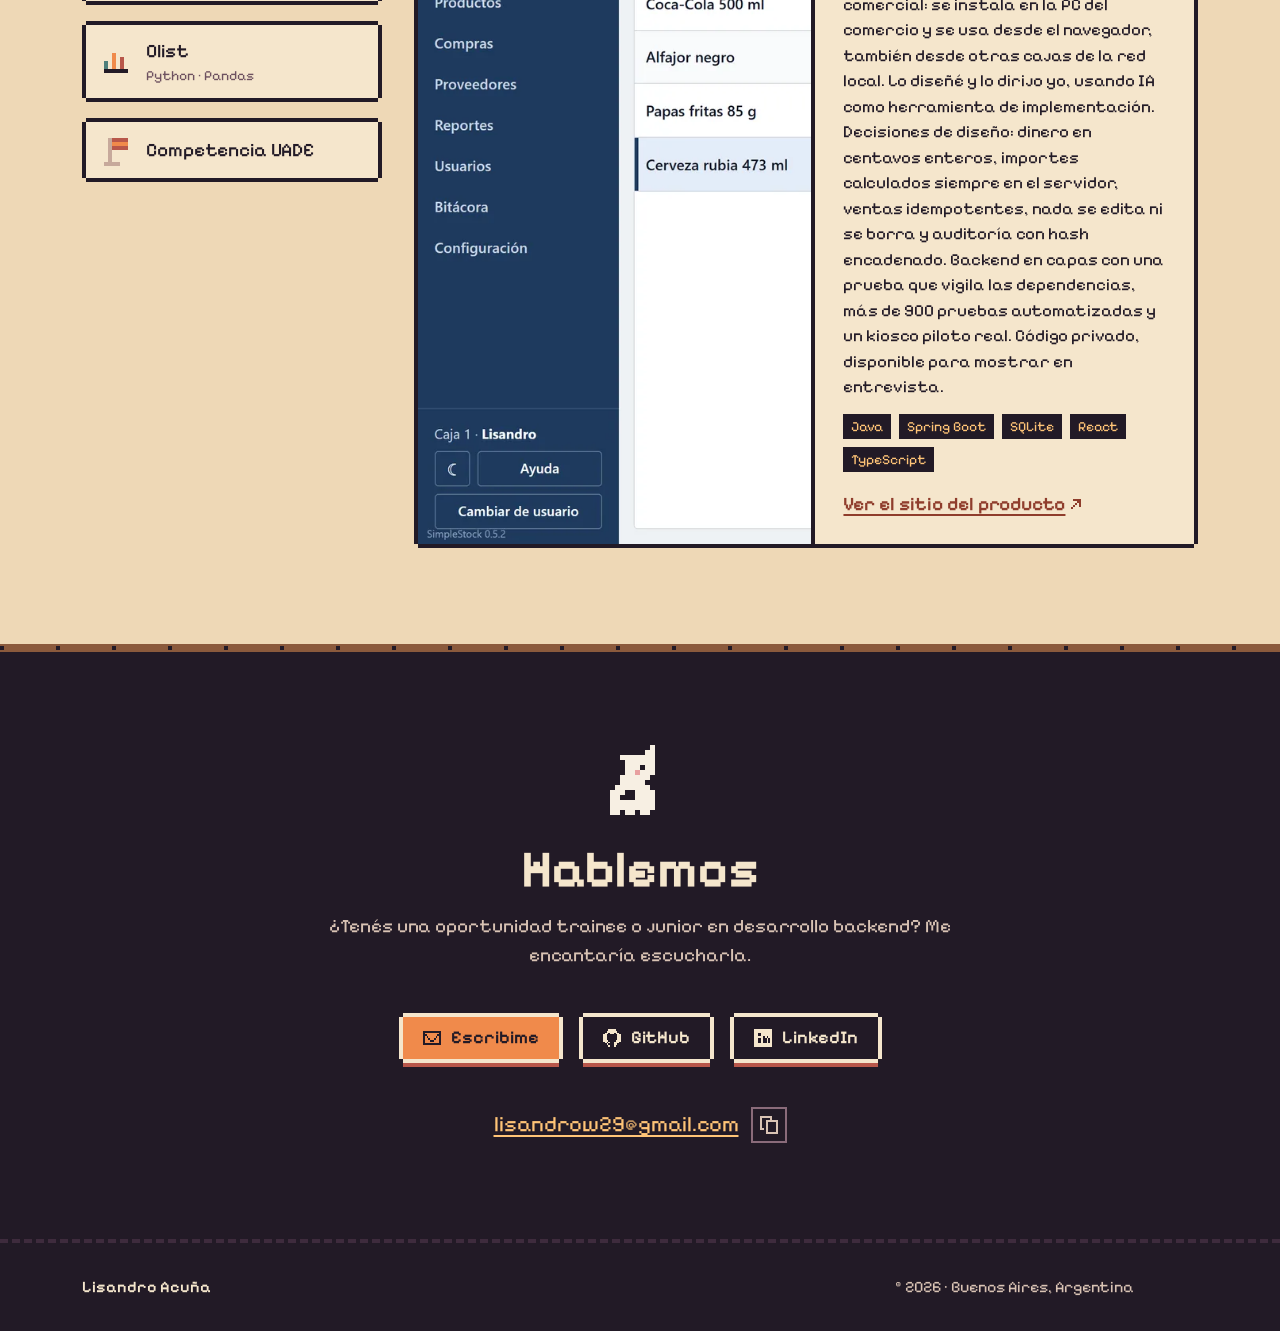
==== commit 17b1226d: "Rediseño pixel art lofi: escena animada con personaje, gato y sótano - Portada: corte de la casa en " ====
--- a/index.html
+++ b/index.html
@@ -6,7 +6,7 @@
   <title>Lisandro Acuña — Backend Developer Trainee</title>
   <meta name="description" content="Portfolio de Lisandro Acuña. Estudiante de Ingeniería Informática aprendiendo desarrollo backend con Java, Python y SQL." />
   <meta name="author" content="Lisandro Acuña" />
-  <meta name="theme-color" content="#141519" />
+  <meta name="theme-color" content="#221a26" />
   <link rel="canonical" href="https://tonxt.github.io/" />
   <link rel="icon" href="favicon.svg" type="image/svg+xml" />
 
@@ -21,14 +21,15 @@
   <meta property="og:image:height" content="630" />
   <meta name="twitter:card" content="summary_large_image" />
 
-  <!-- Fuentes (preconnect + carga directa) -->
+  <!-- Fuente pixel -->
   <link rel="preconnect" href="https://fonts.googleapis.com" />
   <link rel="preconnect" href="https://fonts.gstatic.com" crossorigin />
-  <link rel="stylesheet" href="https://fonts.googleapis.com/css2?family=Fraunces:opsz,wght@9..144,400;9..144,500;9..144,600&family=Inter:wght@400;500;600&family=JetBrains+Mono:wght@400;500&display=swap" />
-
-  <link rel="stylesheet" href="identidad/tokens.css?v=13" />
-  <link rel="stylesheet" href="styles.css?v=13" />
-  <script src="script.js?v=13" defer></script>
+  <link rel="stylesheet" href="https://fonts.googleapis.com/css2?family=Pixelify+Sans:wght@400;500;600;700&display=swap" />
+
+  <link rel="stylesheet" href="identidad/tokens.css?v=14" />
+  <link rel="stylesheet" href="styles.css?v=14" />
+  <script src="script.js?v=14" defer></script>
+  <script src="scene.js?v=14" defer></script>
 
   <!-- Datos estructurados (SEO) -->
   <script type="application/ld+json">
@@ -53,6 +54,19 @@
 
   <a class="skip-link" href="#contenido">Saltar al contenido</a>
 
+  <!-- Íconos pixel (se reutilizan con <use>) -->
+  <svg width="0" height="0" style="position:absolute" aria-hidden="true">
+    <defs>
+      <symbol id="i-cur" viewBox="0 0 2 3"><path d="M0 0h1v1h1v1h-1v1h-1z"/></symbol>
+      <symbol id="i-down" viewBox="0 0 7 8"><path d="M2 0h3v4h2v1h-1v1h-1v1h-1v1h-1v-1h-1v-1h-1v-1h-1v-1h2z"/></symbol>
+      <symbol id="i-mail" viewBox="0 0 10 8"><path d="M0 0h10v8h-10zM1 1v1h1v1h1v1h1v1h2v-1h1v-1h1v-1h1v-1zM1 3v4h8v-4h-1v1h-1v1h-1v1h-2v-1h-1v-1h-1v-1z" fill-rule="evenodd"/></symbol>
+      <symbol id="i-gh" viewBox="0 0 10 10"><path d="M3 0h4v1h1v1h1v1h1v4h-1v1h-1v1h-1v1h-1v-3h1v-1h1v-3h-1v-1h-1v1h-2v-1h-1v1h-1v3h1v1h1v1h-1v-1h-1v1h1v1h1v1h-1v-1h-1v-1h-1v-1h-1v-4h1v-1h1v-1h1z"/></symbol>
+      <symbol id="i-in" viewBox="0 0 10 10"><path d="M0 0h10v10h-10zM2 2v2h2v-2zM2 5v3h2v-3zM5 4v4h2v-3h1v3h1v-3h-1v-1h-1v1h-1v-1z" fill-rule="evenodd"/></symbol>
+      <symbol id="i-copy" viewBox="0 0 9 9"><path d="M0 0h6v2h-1v-1h-4v5h1v1h-2zM3 2h6v7h-6zM4 3v5h4v-5z" fill-rule="evenodd"/></symbol>
+      <symbol id="i-up" viewBox="0 0 7 8"><path d="M3 0h1v1h1v1h1v1h1v1h-2v4h-3v-4h-2v-1h1v-1h1v-1h1z"/></symbol>
+    </defs>
+  </svg>
+
   <!-- ============ Navbar ============ -->
   <header class="navbar">
     <div class="nav-inner">
@@ -64,174 +78,183 @@
         <span></span><span></span><span></span>
       </button>
       <nav class="nav-links" id="primary-nav" aria-label="Navegación principal">
-        <a href="#sobre-mi"    data-i18n="nav.about">Sobre mí</a>
-        <a href="#experiencia" data-i18n="nav.exp">Experiencia</a>
-        <a href="#estudios"    data-i18n="nav.edu">Estudios</a>
-        <a href="#proyectos"   data-i18n="nav.projects">Proyectos</a>
+        <a href="#sobre-mi"><svg class="cur" aria-hidden="true"><use href="#i-cur"/></svg><span data-i18n="nav.about">Sobre mí</span></a>
+        <a href="#experiencia"><svg class="cur" aria-hidden="true"><use href="#i-cur"/></svg><span data-i18n="nav.exp">Experiencia</span></a>
+        <a href="#estudios"><svg class="cur" aria-hidden="true"><use href="#i-cur"/></svg><span data-i18n="nav.edu">Estudios</span></a>
+        <a href="#proyectos"><svg class="cur" aria-hidden="true"><use href="#i-cur"/></svg><span data-i18n="nav.projects">Proyectos</span></a>
         <a href="#contacto" class="nav-cta" data-i18n="nav.contact">Contacto</a>
         <button class="lang-toggle" id="lang-toggle" aria-label="Switch language">EN</button>
       </nav>
     </div>
   </header>
 
-  <!-- ============ Hero ============ -->
   <main id="contenido">
+    <!-- ============ Hero: el cuarto y el sótano ============ -->
     <section id="inicio" class="hero">
-      <div class="hero-inner">
-        <h1 class="hero-name">Lisandro Acuña</h1>
-
-        <p class="hero-role">Backend Developer · Trainee</p>
-
-        <p class="hero-desc" data-i18n="hero.desc">
-          Estudiante de Ingeniería Informática aprendiendo desarrollo backend.
-          Programo en Java y Python, trabajo con bases de datos SQL y armo proyectos
-          propios para entender cómo funcionan los sistemas por detrás. Me interesan
-          la inteligencia artificial y el machine learning, y busco mi primera
-          oportunidad para crecer como desarrollador.
-        </p>
-
-        <div class="hero-cta">
-          <a href="#proyectos" class="btn" data-i18n="hero.cta.projects">Ver proyectos</a>
-          <a href="assets/cv-lisandro-acuna-es.pdf" id="cv-link" class="btn btn-ghost" target="_blank" rel="noopener" data-i18n="hero.cta.cv">Descargar CV</a>
-        </div>
-
-        <ul class="hero-tags" aria-label="Herramientas">
-          <li class="tag">Java</li>
-          <li class="tag">Python</li>
-          <li class="tag">SQL</li>
-          <li class="tag">Git</li>
-        </ul>
-
-        <p class="hero-status">
-          <span class="status-dot" aria-hidden="true"></span>
-          <span data-i18n="hero.status">Abierto a oportunidades trainee · junior</span>
-        </p>
+      <div class="scene-wrap" id="scene-wrap">
+        <canvas id="scene" role="img" aria-label="Lisandro en pixel art, trabajando en su escritorio con un café y un gato durmiendo al lado; debajo del piso, el sótano con los servidores" data-i18n-aria="hero.scene"></canvas>
+        <span class="scene-note" id="scene-note" data-i18n="hero.basement">SÓTANO · lo que no se ve</span>
+      </div>
+
+      <div class="hero-copy">
+        <div>
+          <h1 class="hero-name">Lisandro Acuña<span class="hero-role">Backend Developer · Trainee</span></h1>
+          <p class="hero-status">
+            <span class="status-dot" aria-hidden="true"></span>
+            <span data-i18n="hero.status">Abierto a oportunidades trainee · junior</span>
+          </p>
+        </div>
+
+        <div class="dialog">
+          <span class="speaker" aria-hidden="true">LISANDRO</span>
+          <p data-i18n="hero.desc">¡Hola! Estudio Ingeniería Informática en UADE y aprendo backend con Java, Python y SQL.</p>
+          <p class="dialog-more"><span data-i18n="hero.desc2">Me atrapa lo que no se ve: cómo un sistema recibe un pedido, lo procesa y guarda la información.</span><svg class="caret" viewBox="0 0 3 2" aria-hidden="true"><path d="M0 0h3v1h-1v1h-1v-1h-1z"/></svg></p>
+          <div class="hero-cta">
+            <a href="#proyectos" class="btn" data-i18n="hero.cta.projects">Ver proyectos</a>
+            <a href="assets/cv-lisandro-acuna-es.pdf" id="cv-link" class="btn btn-ghost" target="_blank" rel="noopener"><svg class="icon" aria-hidden="true"><use href="#i-down"/></svg><span data-i18n="hero.cta.cv">Descargar CV</span></a>
+          </div>
+        </div>
       </div>
     </section>
 
     <!-- ============ Sobre mí ============ -->
     <section id="sobre-mi" class="section">
+      <div class="container about">
+        <h2 class="section-title" data-i18n="about.title">Curiosidad con método</h2>
+        <div class="about-grid">
+          <p class="about-text" data-i18n="about.body">
+            Soy Lisandro, estudiante de primer año de Ingeniería Informática en la
+            UADE. Lo que más me atrapa es lo que no se ve: cómo un sistema recibe
+            un pedido, lo procesa y guarda la información. Hoy estoy aprendiendo
+            backend con Java y Python sobre bases de datos SQL, y en el horizonte
+            tengo la inteligencia artificial y el machine learning. Cada proyecto
+            que encaro es una excusa para aprender algo nuevo.
+          </p>
+          <div class="sheet px-box">
+            <p class="sheet-head" data-i18n="sheet.title">Ficha del personaje</p>
+            <dl>
+              <div><dt data-i18n="sheet.class">Clase</dt><dd>Backend Developer Trainee</dd></div>
+              <div><dt data-i18n="sheet.base">Base</dt><dd>Buenos Aires, AR</dd></div>
+              <div><dt data-i18n="sheet.study">Estudios</dt><dd data-i18n="sheet.study.v">Ing. Informática · UADE</dd></div>
+              <div><dt data-i18n="sheet.gear">Equipo</dt><dd>Java · Python · SQL · Git</dd></div>
+              <div><dt data-i18n="sheet.quest">Busca</dt><dd data-i18n="sheet.quest.v">Primer puesto trainee o junior</dd></div>
+            </dl>
+          </div>
+        </div>
+      </div>
+    </section>
+
+    <!-- ============ Experiencia ============ -->
+    <section id="experiencia" class="section section-alt">
       <div class="container">
-        <div class="section-head">
-          <h2 class="section-title" data-i18n="about.title">Curiosidad con método</h2>
-        </div>
-        <p class="about-text" data-i18n="about.body">
-          Soy Lisandro, estudiante de primer año de Ingeniería Informática en la
-          UADE. Lo que más me atrapa es lo que no se ve: cómo un sistema recibe
-          un pedido, lo procesa y guarda la información. Hoy estoy aprendiendo
-          backend con Java y Python sobre bases de datos SQL, y en el horizonte
-          tengo la inteligencia artificial y el machine learning. Cada proyecto
-          que encaro es una excusa para aprender algo nuevo.
-        </p>
-      </div>
-    </section>
-
-    <!-- ============ Experiencia ============ -->
-    <section id="experiencia" class="section">
-      <div class="container">
-        <div class="section-head">
-          <h2 class="section-title" data-i18n="exp.title">Aprender haciendo</h2>
-        </div>
-        <ul class="timeline">
-          <li class="timeline-item">
-            <span class="timeline-date" data-i18n="exp.item1.date">2026 — Actual</span>
-            <div>
-              <h3 class="timeline-role" data-i18n="exp.item1.role">Proyectos personales de backend y datos</h3>
-              <p class="timeline-org" data-i18n="exp.item1.org">Independiente</p>
-              <p class="timeline-desc" data-i18n="exp.item1.desc">
+        <h2 class="section-title" data-i18n="exp.title">Aprender haciendo</h2>
+        <ol class="log">
+          <li class="log-item">
+            <span class="log-date" data-i18n="exp.item1.date">2026 — Actual</span>
+            <div>
+              <h3 class="log-role" data-i18n="exp.item1.role">Proyectos personales de backend y datos</h3>
+              <p class="log-org" data-i18n="exp.item1.org">Independiente</p>
+              <p class="log-desc" data-i18n="exp.item1.desc">
                 Diseño y dirección de SimpleStock, un sistema de caja y stock para kioscos
                 (Java, Spring Boot, SQLite, React) con un piloto real, y desarrollo de punta a punta de dos
                 proyectos de datos en Python y SQL: un análisis y un pipeline automatizado que consume una API.
               </p>
             </div>
           </li>
-          <li class="timeline-item">
-            <span class="timeline-date">2026</span>
-            <div>
-              <h3 class="timeline-role" data-i18n="exp.item2.role">Competencia de programación en Python</h3>
-              <p class="timeline-org">UADE</p>
-              <p class="timeline-desc" data-i18n="exp.item2.desc">
+          <li class="log-item">
+            <span class="log-date">2026</span>
+            <div>
+              <h3 class="log-role" data-i18n="exp.item2.role">Competencia de programación en Python</h3>
+              <p class="log-org">UADE</p>
+              <p class="log-desc" data-i18n="exp.item2.desc">
                 Desarrollo de proyectos en equipo y contra reloj: resolución de
                 problemas, lógica y colaboración sobre código real.
               </p>
             </div>
           </li>
-        </ul>
+        </ol>
       </div>
     </section>
 
     <!-- ============ Estudios ============ -->
     <section id="estudios" class="section">
       <div class="container">
-        <div class="section-head">
-          <h2 class="section-title" data-i18n="edu.title">Formación</h2>
-        </div>
-        <ul class="timeline">
-          <li class="timeline-item">
-            <span class="timeline-date" data-i18n="edu.item1.date">2026 — En curso</span>
-            <div>
-              <h3 class="timeline-role" data-i18n="edu.item1.role">Ingeniería Informática</h3>
-              <p class="timeline-org">UADE — Universidad Argentina de la Empresa</p>
-              <p class="timeline-desc" data-i18n="edu.item1.desc">
+        <h2 class="section-title" data-i18n="edu.title">Formación</h2>
+        <ol class="log">
+          <li class="log-item">
+            <span class="log-date" data-i18n="edu.item1.date">2026 — En curso</span>
+            <div>
+              <h3 class="log-role" data-i18n="edu.item1.role">Ingeniería Informática</h3>
+              <p class="log-org">UADE — Universidad Argentina de la Empresa</p>
+              <p class="log-desc" data-i18n="edu.item1.desc">
                 Primer año. Foco personal en backend, bases de datos y programación.
               </p>
             </div>
           </li>
+        </ol>
+        <h3 class="certs-title" data-i18n="edu.certs.title">Certificaciones</h3>
+        <ul class="certs-list">
+          <li class="cert-item px-box">
+            <svg class="medal" viewBox="0 0 8 10" aria-hidden="true"><path class="m-rib" d="M1 0h2v3h-1v1h-1zM5 0h2v4h-1v-1h-1z"/><path class="m-coin" d="M2 3h4v1h1v4h-1v1h-4v-1h-1v-4h1z"/><path class="m-hi" d="M3 5h1v2h-1z"/></svg>
+            <div>
+              <p class="cert-name"><a class="ext" href="https://www.credly.com/badges/9691ea7a-b1af-4a07-8f65-4fef71dd2e0e" target="_blank" rel="noopener">Networking Basics</a></p>
+              <p class="cert-issuer">Cisco · <span data-i18n="edu.certs.d1">Mar. 2026</span></p>
+            </div>
+          </li>
+          <li class="cert-item px-box">
+            <svg class="medal" viewBox="0 0 8 10" aria-hidden="true"><path class="m-rib" d="M1 0h2v3h-1v1h-1zM5 0h2v4h-1v-1h-1z"/><path class="m-coin" d="M2 3h4v1h1v4h-1v1h-4v-1h-1v-4h1z"/><path class="m-hi" d="M3 5h1v2h-1z"/></svg>
+            <div>
+              <p class="cert-name" data-i18n="edu.certs.python.name">Introducción a la programación con Python</p>
+              <p class="cert-issuer">Santander Open Academy · <span data-i18n="edu.certs.d2">Feb. 2026</span></p>
+              <p class="cert-serial" data-i18n="edu.certs.python.serial">N° de serie: OA-2026-0222002281478</p>
+            </div>
+          </li>
+          <li class="cert-item px-box">
+            <svg class="medal" viewBox="0 0 8 10" aria-hidden="true"><path class="m-rib" d="M1 0h2v3h-1v1h-1zM5 0h2v4h-1v-1h-1z"/><path class="m-coin" d="M2 3h4v1h1v4h-1v1h-4v-1h-1v-4h1z"/><path class="m-hi" d="M3 5h1v2h-1z"/></svg>
+            <div>
+              <p class="cert-name"><a class="ext" href="https://www.credly.com/badges/1287659c-d565-41d3-bc9e-bd64a0c68e0d" target="_blank" rel="noopener">Introduction to Cybersecurity</a></p>
+              <p class="cert-issuer">Cisco · <span data-i18n="edu.certs.d2">Feb. 2026</span></p>
+            </div>
+          </li>
         </ul>
-        <div class="certs">
-          <h3 class="certs-title" data-i18n="edu.certs.title">Certificaciones</h3>
-          <ul class="certs-list">
-            <li class="cert-item">
-              <div>
-                <p class="cert-name">
-                  <a href="https://www.credly.com/badges/9691ea7a-b1af-4a07-8f65-4fef71dd2e0e" target="_blank" rel="noopener">Networking Basics ↗</a>
-                </p>
-                <p class="cert-issuer">Cisco</p>
-              </div>
-              <span class="cert-date">Mar. 2026</span>
-            </li>
-            <li class="cert-item">
-              <div>
-                <p class="cert-name" data-i18n="edu.certs.python.name">Introducción a la programación con Python</p>
-                <p class="cert-issuer">Santander Open Academy</p>
-                <p class="cert-serial" data-i18n="edu.certs.python.serial">N° de serie: OA-2026-0222002281478</p>
-              </div>
-              <span class="cert-date">Feb. 2026</span>
-            </li>
-            <li class="cert-item">
-              <div>
-                <p class="cert-name">
-                  <a href="https://www.credly.com/badges/1287659c-d565-41d3-bc9e-bd64a0c68e0d" target="_blank" rel="noopener">Introduction to Cybersecurity ↗</a>
-                </p>
-                <p class="cert-issuer">Cisco</p>
-              </div>
-              <span class="cert-date">Feb. 2026</span>
-            </li>
-          </ul>
-        </div>
-      </div>
-    </section>
-
-    <!-- ============ Proyectos ============ -->
-    <section id="proyectos" class="section">
+      </div>
+    </section>
+
+    <!-- ============ Proyectos: inventario ============ -->
+    <section id="proyectos" class="section section-alt">
       <div class="container">
-        <div class="section-head">
-          <h2 class="section-title" data-i18n="proj.title">Cosas que construí</h2>
-          <p class="section-lead" data-i18n="proj.lead">
-            Proyectos personales y académicos. El código vive en GitHub, salvo SimpleStock, que es privado.
-          </p>
-        </div>
-        <div class="projects-grid">
-
-          <article class="card project-card project-featured">
-            <a class="project-shot" href="https://simplestockpos.com.ar/" target="_blank" rel="noopener">
+        <h2 class="section-title" data-i18n="proj.title">Cosas que construí</h2>
+        <p class="section-lead" data-i18n="proj.lead">
+          Proyectos personales y académicos. El código vive en GitHub, salvo SimpleStock, que es privado.
+        </p>
+
+        <div class="inv" id="inv">
+          <div class="slots" role="tablist" aria-label="Proyectos" data-i18n-aria="nav.projects">
+            <button class="slot" role="tab" id="tab-p0" aria-controls="panel-p0" aria-selected="true">
+              <canvas class="ico" width="8" height="8" data-ico="box" aria-hidden="true"></canvas>
+              <span>SimpleStock<small>Java · Spring Boot</small></span>
+            </button>
+            <button class="slot" role="tab" id="tab-p2" aria-controls="panel-p2" aria-selected="false" tabindex="-1">
+              <canvas class="ico" width="8" height="8" data-ico="coin" aria-hidden="true"></canvas>
+              <span>Dólar Tracker<small>Python · SQLite</small></span>
+            </button>
+            <button class="slot" role="tab" id="tab-p1" aria-controls="panel-p1" aria-selected="false" tabindex="-1">
+              <canvas class="ico" width="8" height="8" data-ico="chart" aria-hidden="true"></canvas>
+              <span>Olist<small>Python · Pandas</small></span>
+            </button>
+            <button class="slot" role="tab" id="tab-p3" aria-controls="panel-p3" aria-selected="false" tabindex="-1">
+              <canvas class="ico" width="8" height="8" data-ico="flag" aria-hidden="true"></canvas>
+              <span data-i18n="proj.p3.short">Competencia UADE</span>
+            </button>
+          </div>
+
+          <article class="detail" role="tabpanel" id="panel-p0" aria-labelledby="tab-p0">
+            <a class="detail-art detail-shot" href="https://simplestockpos.com.ar/" target="_blank" rel="noopener">
               <img src="assets/simplestock-caja.webp" width="1600" height="900" loading="lazy"
                    alt="Pantalla de caja de SimpleStock con una venta de cuatro productos en curso" data-i18n-alt="proj.p0.alt" />
             </a>
-            <div class="project-body">
-              <div class="project-top">
-                <span class="badge badge-wip" data-i18n="proj.p0.badge">En desarrollo · v0.5</span>
-              </div>
+            <div class="detail-body">
+              <span class="badge badge-wip" data-i18n="proj.p0.badge">En desarrollo · v0.5</span>
               <h3 class="project-title">SimpleStock</h3>
               <p class="project-desc" data-i18n="proj.p0.desc">
                 Sistema de caja y stock para kioscos y almacenes, pensado como producto comercial:
@@ -242,104 +265,103 @@
                 Backend en capas con una prueba que vigila las dependencias, más de 900 pruebas
                 automatizadas y un kiosco piloto real. Código privado, disponible para mostrar en entrevista.
               </p>
-              <ul class="project-tags" aria-label="Tecnologías">
-                <li class="tag">Java</li>
-                <li class="tag">Spring Boot</li>
-                <li class="tag">SQLite</li>
-                <li class="tag">React</li>
-                <li class="tag">TypeScript</li>
+              <ul class="chips" aria-label="Tecnologías">
+                <li>Java</li><li>Spring Boot</li><li>SQLite</li><li>React</li><li>TypeScript</li>
               </ul>
-              <a class="project-link" href="https://simplestockpos.com.ar/" target="_blank" rel="noopener" data-i18n="proj.p0.link">Ver el sitio del producto ↗</a>
+              <div class="project-links">
+                <a class="project-link ext" href="https://simplestockpos.com.ar/" target="_blank" rel="noopener" data-i18n="proj.p0.link">Ver el sitio del producto</a>
+              </div>
             </div>
           </article>
 
-          <article class="card project-card">
-            <div class="project-top">
-              <span class="badge badge-done" data-i18n="proj.p1.badge">Terminado</span>
-            </div>
-            <h3 class="project-title" data-i18n="proj.p1.title">Análisis de e-commerce · Olist</h3>
-            <p class="project-desc" data-i18n="proj.p1.desc">
-              Análisis exploratorio de más de 99.000 órdenes del e-commerce
-              brasileño Olist (2016–2018): evolución de ingresos, categorías
-              más vendidas y distribución regional de las ventas.
-            </p>
-            <ul class="project-tags" aria-label="Tecnologías">
-              <li class="tag">Python</li>
-              <li class="tag">Pandas</li>
-              <li class="tag">Matplotlib</li>
-              <li class="tag">Jupyter</li>
-            </ul>
-            <a class="project-link" href="https://github.com/Tonxt/olist-ecommerce-analysis" target="_blank" rel="noopener" data-i18n="proj.github">Ver en GitHub →</a>
+          <article class="detail" role="tabpanel" id="panel-p2" aria-labelledby="tab-p2">
+            <a class="detail-art detail-shot" href="https://tonxt.github.io/argentina-dolar-tracker/" target="_blank" rel="noopener">
+              <img src="assets/dolar-tracker.jpg" width="800" height="505" loading="lazy"
+                   alt="Dashboard del Dólar Tracker con las siete cotizaciones del día y el gráfico de evolución" data-i18n-alt="proj.p2.alt" />
+            </a>
+            <div class="detail-body">
+              <span class="badge" data-i18n="proj.p2.badge">Terminado</span>
+              <h3 class="project-title">Argentina Dólar Tracker</h3>
+              <p class="project-desc" data-i18n="proj.p2.desc">
+                Pipeline automatizado que consume una API REST pública, guarda en
+                SQLite el histórico de 7 cotizaciones del dólar en Argentina (oficial,
+                blue, MEP, CCL, cripto, mayorista y tarjeta) y lo sirve en un dashboard
+                interactivo desplegado en la nube.
+              </p>
+              <ul class="chips" aria-label="Tecnologías">
+                <li>Python</li><li>Pandas</li><li>SQLite</li><li>Streamlit</li><li>Matplotlib</li>
+              </ul>
+              <div class="project-links">
+                <a class="project-link ext" href="https://tonxt.github.io/argentina-dolar-tracker/" target="_blank" rel="noopener" data-i18n="proj.p2.demo">Ver dashboard</a>
+                <a class="project-link ext" href="https://github.com/Tonxt/argentina-dolar-tracker" target="_blank" rel="noopener" data-i18n="proj.github">Ver en GitHub</a>
+              </div>
+            </div>
           </article>
 
-          <article class="card project-card">
-            <div class="project-top">
-              <span class="badge badge-done" data-i18n="proj.p2.badge">Terminado</span>
-            </div>
-            <h3 class="project-title">Argentina Dólar Tracker</h3>
-            <p class="project-desc" data-i18n="proj.p2.desc">
-              Pipeline automatizado que consume una API REST pública, guarda en
-              SQLite el histórico de 7 cotizaciones del dólar en Argentina (oficial,
-              blue, MEP, CCL, cripto, mayorista y tarjeta) y lo sirve en un dashboard
-              interactivo desplegado en la nube.
-            </p>
-            <ul class="project-tags" aria-label="Tecnologías">
-              <li class="tag">Python</li>
-              <li class="tag">Pandas</li>
-              <li class="tag">SQLite</li>
-              <li class="tag">Streamlit</li>
-              <li class="tag">Matplotlib</li>
-            </ul>
-            <div class="project-links">
-              <a class="project-link" href="https://tonxt.github.io/argentina-dolar-tracker/" target="_blank" rel="noopener" data-i18n="proj.p2.demo">Ver dashboard ↗</a>
-              <a class="project-link" href="https://github.com/Tonxt/argentina-dolar-tracker" target="_blank" rel="noopener" data-i18n="proj.github">Ver en GitHub →</a>
+          <article class="detail" role="tabpanel" id="panel-p1" aria-labelledby="tab-p1">
+            <div class="detail-art" aria-hidden="true"><canvas class="art" width="48" height="32" data-art="olist"></canvas></div>
+            <div class="detail-body">
+              <span class="badge" data-i18n="proj.p1.badge">Terminado</span>
+              <h3 class="project-title" data-i18n="proj.p1.title">Análisis de e-commerce · Olist</h3>
+              <p class="project-desc" data-i18n="proj.p1.desc">
+                Análisis exploratorio de más de 99.000 órdenes del e-commerce
+                brasileño Olist (2016–2018): evolución de ingresos, categorías
+                más vendidas y distribución regional de las ventas.
+              </p>
+              <ul class="chips" aria-label="Tecnologías">
+                <li>Python</li><li>Pandas</li><li>Matplotlib</li><li>Jupyter</li>
+              </ul>
+              <div class="project-links">
+                <a class="project-link ext" href="https://github.com/Tonxt/olist-ecommerce-analysis" target="_blank" rel="noopener" data-i18n="proj.github">Ver en GitHub</a>
+              </div>
             </div>
           </article>
 
-          <article class="card project-card">
-            <div class="project-top">
-              <span class="badge badge-done" data-i18n="proj.p3.badge">Académico</span>
-            </div>
-            <h3 class="project-title" data-i18n="proj.p3.title">Competencia Python · UADE</h3>
-            <p class="project-desc" data-i18n="proj.p3.desc">
-              Proyecto desarrollado en equipo durante la competencia de
-              programación de la universidad.
-            </p>
-            <ul class="project-tags" aria-label="Tecnologías">
-              <li class="tag">Python</li>
-            </ul>
+          <article class="detail" role="tabpanel" id="panel-p3" aria-labelledby="tab-p3">
+            <div class="detail-art" aria-hidden="true"><canvas class="art" width="48" height="32" data-art="uade"></canvas></div>
+            <div class="detail-body">
+              <span class="badge" data-i18n="proj.p3.badge">Académico</span>
+              <h3 class="project-title" data-i18n="proj.p3.title">Competencia Python · UADE</h3>
+              <p class="project-desc" data-i18n="proj.p3.desc">
+                Proyecto desarrollado en equipo durante la competencia de
+                programación de la universidad.
+              </p>
+              <ul class="chips" aria-label="Tecnologías">
+                <li>Python</li>
+              </ul>
+            </div>
           </article>
-
         </div>
       </div>
     </section>
 
     <!-- ============ Contacto ============ -->
-    <section id="contacto" class="section">
+    <section id="contacto" class="section section-dark">
       <div class="container contact-inner">
+        <canvas class="cat-sit" id="cat-sit" width="20" height="16" aria-hidden="true"></canvas>
         <h2 class="section-title" data-i18n="contact.title">Hablemos</h2>
         <p class="section-lead" data-i18n="contact.lead">
           ¿Tenés una oportunidad trainee o junior en desarrollo backend?
           Me encantaría escucharla.
         </p>
         <div class="contact-cta">
-          <a class="btn btn-ghost" href="mailto:lisandrow29@gmail.com">
-            <svg class="icon" viewBox="0 0 24 24" fill="none" stroke="currentColor" stroke-width="2" stroke-linecap="round" stroke-linejoin="round" aria-hidden="true"><rect x="2" y="4" width="20" height="16" rx="2"/><path d="m2 7 10 6 10-6"/></svg>
+          <a class="btn" href="mailto:lisandrow29@gmail.com">
+            <svg class="icon" aria-hidden="true"><use href="#i-mail"/></svg>
             <span data-i18n="contact.btn.email">Escribime</span>
           </a>
           <a class="btn btn-ghost" href="https://github.com/Tonxt" target="_blank" rel="noopener">
-            <svg class="icon" viewBox="0 0 24 24" fill="none" stroke="currentColor" stroke-width="2" stroke-linecap="round" stroke-linejoin="round" aria-hidden="true"><path d="M9 19c-5 1.5-5-2.5-7-3m14 6v-3.87a3.37 3.37 0 0 0-.94-2.61c3.14-.35 6.44-1.54 6.44-7A5.44 5.44 0 0 0 20 4.77 5.07 5.07 0 0 0 19.91 1S18.73.65 16 2.48a13.38 13.38 0 0 0-7 0C6.27.65 5.09 1 5.09 1A5.07 5.07 0 0 0 5 4.77a5.44 5.44 0 0 0-1.5 3.78c0 5.42 3.3 6.61 6.44 7A3.37 3.37 0 0 0 9 18.13V22"/></svg>
+            <svg class="icon" aria-hidden="true"><use href="#i-gh"/></svg>
             <span>GitHub</span>
           </a>
           <a class="btn btn-ghost" href="https://www.linkedin.com/in/lisandro-acu%C3%B1a-3947b129b/" target="_blank" rel="noopener">
-            <svg class="icon" viewBox="0 0 24 24" fill="none" stroke="currentColor" stroke-width="2" stroke-linecap="round" stroke-linejoin="round" aria-hidden="true"><path d="M16 8a6 6 0 0 1 6 6v7h-4v-7a2 2 0 0 0-2-2 2 2 0 0 0-2 2v7h-4v-7a6 6 0 0 1 6-6z"/><rect x="2" y="9" width="4" height="12"/><circle cx="4" cy="4" r="2"/></svg>
+            <svg class="icon" aria-hidden="true"><use href="#i-in"/></svg>
             <span>LinkedIn</span>
           </a>
         </div>
         <p class="contact-email">
           <a href="mailto:lisandrow29@gmail.com">lisandrow29@gmail.com</a>
           <button class="copy-btn" id="copy-email" type="button" aria-label="Copiar email">
-            <svg class="icon" viewBox="0 0 24 24" fill="none" stroke="currentColor" stroke-width="2" stroke-linecap="round" stroke-linejoin="round" aria-hidden="true"><rect x="9" y="9" width="13" height="13" rx="2"/><path d="M5 15H4a2 2 0 0 1-2-2V4a2 2 0 0 1 2-2h9a2 2 0 0 1 2 2v1"/></svg>
+            <svg class="icon" aria-hidden="true"><use href="#i-copy"/></svg>
           </button>
           <span class="copy-feedback" id="copy-feedback" aria-live="polite"></span>
         </p>
@@ -356,7 +378,7 @@
   </footer>
 
   <button class="to-top" id="to-top" type="button" aria-label="Volver arriba">
-    <svg class="icon" viewBox="0 0 24 24" fill="none" stroke="currentColor" stroke-width="2" stroke-linecap="round" stroke-linejoin="round" aria-hidden="true"><line x1="12" y1="19" x2="12" y2="5"/><polyline points="5 12 12 5 19 12"/></svg>
+    <svg class="icon" aria-hidden="true"><use href="#i-up"/></svg>
   </button>
 
 </body>
--- a/identidad/tokens.css
+++ b/identidad/tokens.css
@@ -1,201 +1,56 @@
 /* ============================================================
-   Manual de Identidad — Lisandro · Tokens de diseño
-   Editorial / elegante · base oscura · neutro + acento violeta
-   v1.0 — 2026-06-12
+   Identidad — Lisandro · Tokens de diseño
+   Pixel art lofi · cuarto cálido de noche · v2.0 — 2026-10-28
    ============================================================ */
 
-/* Las fuentes (Fraunces, Inter, JetBrains Mono) se cargan desde el <head> de index.html */
+/* La fuente (Pixelify Sans) se carga desde el <head> de index.html */
 
 :root {
-  /* ---------- Color · Neutros (tema oscuro) ---------- */
-  --bg:               #141519;
-  --surface:          #1C1E24;
-  --surface-raised:   #24272F;
-  --border:           #2D313A;
-  --border-strong:    #3C414D;
+  /* ---------- Color · Paleta lofi ---------- */
+  --ink:      #221a26;  /* tinta, fondos oscuros */
+  --ink-2:    #2c2130;  /* sótano */
+  --wall:     #4b2e48;  /* pared ciruela */
+  --steel:    #3e2b3d;  /* metal, racks */
+  --wood:     #8b5a3c;
+  --wood-dk:  #5e3a2e;
+  --red:      #b8574a;
+  --red-text: #8f3d2c;  /* rojo para texto sobre papel (AA) */
+  --orange:   #f08a4b;  /* acento principal */
+  --sun:      #ffc477;  /* luz de lámpara */
+  --glow:     #ffe2a8;
+  --lime:     #b9d97a;  /* LEDs, estado */
+  --green:    #6f9a5a;
+  --teal:     #4f7f7a;
+  --paper:    #f5e6cc;  /* superficie de lectura */
+  --paper-2:  #eed8b6;
+  --fog:      #c7a99b;
+  --slate:    #8a6b7a;
 
-  /* ---------- Color · Texto ---------- */
-  --text:             #ECEEF2;
-  --text-secondary:   #A4AAB6;
-  --text-muted:       #6E7480;
-  --text-on-accent:   #0E1117;
+  /* ---------- Texto ---------- */
+  --text:        var(--ink);
+  --text-2:      #5e4450;  /* secundario sobre papel (AA) */
+  --text-3:      #6e5260;
+  --text-inv:    var(--paper);
+  --text-inv-2:  #d9c3b4;  /* secundario sobre tinta (AA) */
 
-  /* ---------- Color · Acento (azul cobalto, sobre oscuro) ---------- */
-  --accent:           #5586F2;
-  --accent-hover:     #79A0F6;
-  --accent-press:     #3F63D6;
-  --accent-soft:      rgba(85, 134, 242, .14);
-  --accent-line:      rgba(85, 134, 242, .34);
+  /* ---------- Tipografía ---------- */
+  --font: "Pixelify Sans", ui-monospace, "Cascadia Mono", Consolas, monospace;
+  --text-sm:   15px;
+  --text-base: 19px;
+  --text-md:   22px;
+  --text-lg:   32px;
+  --text-xl:   clamp(36px, 4.4vw, 52px);
+  --text-hero: clamp(46px, 5.4vw, 84px);
 
-  /* ---------- Color · Semánticos (uso moderado) ---------- */
-  --success:          #6FA06A;
-  --warning:          #CC9A4A;
-  --danger:           #C25B4E;
-  --info:             #6E8BA8;
+  /* ---------- Espaciado (grilla de 4px) ---------- */
+  --px: 4px;
+  --space-1: 4px;  --space-2: 8px;  --space-3: 12px; --space-4: 16px;
+  --space-5: 24px; --space-6: 32px; --space-7: 48px; --space-8: 64px; --space-9: 96px;
+  --content-max: 1180px;
 
-  /* ---------- Tipografía · Familias ---------- */
-  --font-display:     "Fraunces", Georgia, "Times New Roman", serif;
-  --font-sans:        "Inter", system-ui, -apple-system, "Segoe UI", sans-serif;
-  --font-mono:        "JetBrains Mono", ui-monospace, Consolas, monospace;
+  /* ---------- Bordes pixel (esquinas recortadas) ---------- */
+  --px-border: 0 -4px 0 0 var(--ink), 0 4px 0 0 var(--ink), -4px 0 0 0 var(--ink), 4px 0 0 0 var(--ink);
 
-  /* ---------- Tipografía · Escala ---------- */
-  --text-xs:          0.75rem;   /* 12 */
-  --text-sm:          0.875rem;  /* 14 */
-  --text-base:        1rem;      /* 16 */
-  --text-md:          1.125rem;  /* 18 */
-  --text-lg:          1.5rem;    /* 24 */
-  --text-xl:          2rem;      /* 32 */
-  --text-2xl:         2.75rem;   /* 44 */
-  --text-3xl:         3.75rem;   /* 60 */
-  --text-4xl:         5rem;      /* 80 */
-
-  /* ---------- Tipografía · Interlínea ---------- */
-  --leading-tight:    1.1;
-  --leading-snug:     1.2;
-  --leading-normal:   1.5;
-  --leading-relaxed:  1.7;
-
-  /* ---------- Tipografía · Tracking ---------- */
-  --tracking-tight:   -0.02em;
-  --tracking-normal:  0;
-  --tracking-wide:    0.12em;
-
-  /* ---------- Espaciado (base 8) ---------- */
-  --space-1:  0.25rem;  /* 4  */
-  --space-2:  0.5rem;   /* 8  */
-  --space-3:  0.75rem;  /* 12 */
-  --space-4:  1rem;     /* 16 */
-  --space-5:  1.5rem;   /* 24 */
-  --space-6:  2rem;     /* 32 */
-  --space-7:  3rem;     /* 48 */
-  --space-8:  4rem;     /* 64 */
-  --space-9:  6rem;     /* 96 */
-  --space-10: 8rem;     /* 128 */
-
-  /* ---------- Layout ---------- */
-  --content-max:      1180px;
-  --reading-width:    68ch;
-  --gutter:           24px;
-
-  /* ---------- Radios ---------- */
-  --radius-sm:        4px;
-  --radius-md:        8px;
-  --radius-lg:        14px;
-  --radius-pill:      999px;
-
-  /* ---------- Sombras (sutiles, sobre fondo claro) ---------- */
-  --shadow-sm:        0 1px 2px rgba(0, 0, 0, .40);
-  --shadow-md:        0 8px 24px rgba(0, 0, 0, .45);
-  --shadow-lg:        0 20px 50px rgba(0, 0, 0, .55);
-
-  /* ---------- Movimiento ---------- */
-  --ease-out:         cubic-bezier(0.16, 1, 0.3, 1);
-  --dur-fast:         150ms;
-  --dur:              300ms;
-  --dur-slow:         500ms;
+  /* ---------- Movimiento: pasos, no curvas ---------- */
+  --dur: 80ms;
 }
-
-/* ============================================================
-   Base — punto de partida para la página
-   ============================================================ */
-
-*, *::before, *::after { box-sizing: border-box; }
-
-body {
-  margin: 0;
-  background: var(--bg);
-  color: var(--text);
-  font-family: var(--font-sans);
-  font-size: var(--text-base);
-  line-height: var(--leading-relaxed);
-  -webkit-font-smoothing: antialiased;
-}
-
-h1, h2, h3 {
-  font-family: var(--font-display);
-  font-weight: 500;
-  line-height: var(--leading-tight);
-  letter-spacing: var(--tracking-tight);
-  margin: 0 0 var(--space-4);
-}
-
-h1 { font-size: var(--text-3xl); }
-h2 { font-size: var(--text-2xl); }
-h3 { font-size: var(--text-xl); }
-
-p { max-width: var(--reading-width); }
-
-a {
-  color: var(--accent);
-  text-decoration: none;
-  transition: color var(--dur-fast) var(--ease-out);
-}
-a:hover { color: var(--accent-hover); }
-
-:focus-visible {
-  outline: 2px solid var(--accent);
-  outline-offset: 2px;
-}
-
-/* Kicker / etiqueta de sección */
-.kicker {
-  font-family: var(--font-mono);
-  font-size: var(--text-xs);
-  font-weight: 500;
-  letter-spacing: var(--tracking-wide);
-  text-transform: uppercase;
-  color: var(--accent);
-}
-
-/* Botón primario */
-.btn {
-  font-family: var(--font-sans);
-  font-weight: 500;
-  padding: 12px 22px;
-  border-radius: var(--radius-md);
-  border: 1px solid transparent;
-  background: var(--accent);
-  color: var(--text-on-accent);
-  cursor: pointer;
-  transition: background var(--dur) var(--ease-out);
-}
-.btn:hover { background: var(--accent-hover); color: var(--text-on-accent); }
-
-/* Botón secundario (ghost) */
-.btn-ghost {
-  background: transparent;
-  border: 1px solid var(--accent-line);
-  color: var(--accent);
-}
-.btn-ghost:hover { background: var(--accent-soft); color: var(--accent); }
-
-/* Tarjeta */
-.card {
-  background: var(--surface);
-  border: 1px solid var(--border);
-  border-radius: var(--radius-lg);
-  padding: var(--space-5);
-  transition: border-color var(--dur) var(--ease-out),
-              background var(--dur) var(--ease-out);
-}
-.card:hover {
-  background: var(--surface-raised);
-  border-color: var(--accent-line);
-}
-
-/* Tag / skill */
-.tag {
-  font-family: var(--font-mono);
-  font-size: var(--text-xs);
-  letter-spacing: var(--tracking-wide);
-  text-transform: uppercase;
-  color: var(--accent);
-  background: var(--accent-soft);
-  padding: 6px 12px;
-  border: 1px solid var(--accent-line);
-  border-radius: var(--radius-pill);
-}
-
-@media (prefers-reduced-motion: reduce) {
-  * { transition: none !important; animation: none !important; }
-}
--- a/styles.css
+++ b/styles.css
@@ -1,607 +1,344 @@
 /* ============================================================
-   Lisandro Acuña · Página personal — estilos de layout
+   Lisandro Acuña · Página personal — pixel art lofi
    Construye sobre identidad/tokens.css
    ============================================================ */
 
-html { scroll-behavior: smooth; }
-
-body { min-height: 100vh; }
-
-/* Accesibilidad: saltar al contenido (visible al navegar con teclado) */
+*, *::before, *::after { box-sizing: border-box; }
+* { margin: 0; padding: 0; }
+
+html { scroll-behavior: smooth; background: var(--ink); scrollbar-color: var(--slate) var(--ink); }
+
+body {
+  min-height: 100vh;
+  font-family: var(--font);
+  font-size: var(--text-base);
+  line-height: 1.5;
+  color: var(--text);
+  background: var(--paper);
+  -webkit-font-smoothing: none;
+}
+
+::selection { background: var(--sun); color: var(--ink); }
+::-webkit-scrollbar { width: 12px; }
+::-webkit-scrollbar-track { background: var(--ink); }
+::-webkit-scrollbar-thumb { background: var(--slate); border: 3px solid var(--ink); }
+
+a { color: inherit; text-underline-offset: 4px; text-decoration-thickness: 2px; }
+img, canvas { display: block; }
+canvas { image-rendering: pixelated; image-rendering: crisp-edges; }
+
+:focus-visible { outline: 3px dashed var(--orange); outline-offset: 4px; }
+
+/* Accesibilidad: saltar al contenido */
 .skip-link {
-  position: absolute;
-  left: 8px;
-  top: -60px;
-  z-index: 100;
-  background: var(--accent);
-  color: var(--text-on-accent);
-  padding: 10px 16px;
-  border-radius: var(--radius-md);
-  font-family: var(--font-sans);
-  font-weight: 500;
-  text-decoration: none;
-  transition: top var(--dur-fast) var(--ease-out);
-}
-.skip-link:focus { top: 8px; }
-
-/* Íconos SVG inline */
-.icon {
-  width: 18px;
-  height: 18px;
-  flex-shrink: 0;
-}
-
-.container,
-.nav-inner,
-.hero-inner {
+  position: absolute; left: 8px; top: -60px; z-index: 100;
+  background: var(--orange); color: var(--ink); padding: 8px 14px;
+  font-weight: 600; text-decoration: none; box-shadow: var(--px-border);
+}
+.skip-link:focus { top: 12px; }
+
+.icon { width: 18px; height: 18px; flex-shrink: 0; fill: currentColor; shape-rendering: crispEdges; }
+
+.container {
   width: 100%;
   max-width: var(--content-max);
   margin-inline: auto;
-  padding-inline: var(--space-5);
-}
+  padding-inline: var(--space-6);
+}
+
+/* Caja pixel: borde de 4px con esquinas recortadas */
+.px-box { background: var(--paper); box-shadow: var(--px-border); }
 
 /* ---------------- Navbar ---------------- */
-.navbar {
-  position: sticky;
-  top: 0;
-  z-index: 50;
-  background: rgba(20, 21, 25, 0.82);
-  backdrop-filter: saturate(140%) blur(10px);
-  border-bottom: 1px solid var(--border);
-}
+.navbar { position: sticky; top: 0; z-index: 50; background: var(--ink); color: var(--paper); }
 
 .nav-inner {
-  display: flex;
-  align-items: center;
-  justify-content: space-between;
-  height: 68px;
+  display: flex; align-items: center; justify-content: space-between;
+  height: 56px; padding-inline: var(--space-6);
 }
 
 .wordmark {
-  display: flex;
-  align-items: center;
-  gap: var(--space-3);
-  font-family: var(--font-display);
-  font-size: var(--text-md);
-  font-weight: 500;
-  color: var(--text);
-  letter-spacing: var(--tracking-tight);
-}
-.wordmark:hover { color: var(--text); }
-
+  display: flex; align-items: center; gap: var(--space-3);
+  font-size: 20px; font-weight: 600; text-decoration: none;
+}
 .monogram {
-  display: inline-flex;
-  align-items: center;
-  justify-content: center;
-  width: 34px;
-  height: 34px;
-  font-size: 14px;
-  font-weight: 600;
-  color: var(--text);
-  background: var(--surface);
-  border: 1px solid var(--accent);
-  border-radius: var(--radius-md);
-}
-
-.nav-links {
-  display: flex;
-  align-items: center;
-  gap: var(--space-5);
-}
+  width: 32px; height: 32px; display: grid; place-items: center;
+  background: var(--orange); color: var(--ink); font-size: 15px; font-weight: 700;
+}
+
+.nav-links { display: flex; align-items: center; gap: var(--space-5); }
 .nav-links a {
-  font-family: var(--font-mono);
-  font-size: var(--text-sm);
-  letter-spacing: 0.02em;
-  color: var(--text-secondary);
-}
-.nav-links a:hover,
-.nav-links a.active { color: var(--accent); }
-
-.nav-cta {
-  padding: 8px 16px;
-  border: 1px solid var(--accent-line);
-  border-radius: var(--radius-pill);
-  color: var(--accent) !important;
-}
-.nav-cta:hover { background: var(--accent-soft); }
-
-.nav-toggle {
-  display: none;
-  flex-direction: column;
-  justify-content: center;
-  gap: 5px;
-  width: 40px;
-  height: 40px;
-  padding: 0;
-  background: transparent;
-  border: 1px solid var(--border);
-  border-radius: var(--radius-md);
-  cursor: pointer;
-}
-.nav-toggle span {
-  display: block;
-  width: 18px;
-  height: 2px;
-  margin-inline: auto;
-  background: var(--text-secondary);
-  border-radius: 2px;
-}
-
-/* ---------------- Hero ---------------- */
-.hero {
-  display: flex;
-  align-items: center;
-  min-height: calc(100vh - 68px);
-  padding-block: var(--space-9);
-}
-
-.hero-inner { max-width: 920px; }
+  display: inline-flex; align-items: center; gap: var(--space-2);
+  color: var(--text-inv-2); text-decoration: none; font-size: 18px;
+}
+.nav-links a:hover, .nav-links a.active { color: var(--paper); }
+.nav-links .cur { width: 8px; height: 12px; fill: var(--orange); visibility: hidden; shape-rendering: crispEdges; }
+.nav-links a:hover .cur, .nav-links a.active .cur { visibility: visible; }
+
+.nav-links .nav-cta {
+  color: var(--ink); background: var(--orange); padding: 4px 14px; font-weight: 600;
+  box-shadow: 0 -3px 0 0 var(--ink), 0 3px 0 0 var(--ink), -3px 0 0 0 var(--ink), 3px 0 0 0 var(--ink), 0 6px 0 0 var(--red);
+}
+.nav-links .nav-cta:hover, .nav-links .nav-cta.active { color: var(--ink); background: var(--sun); }
+
+.lang-toggle {
+  font: inherit; font-size: 16px; color: var(--paper); background: none; border: 0;
+  padding: 4px 10px; box-shadow: inset 0 0 0 2px var(--slate); cursor: pointer;
+}
+.lang-toggle:hover { box-shadow: inset 0 0 0 2px var(--sun); color: var(--sun); }
+
+.nav-toggle { display: none; width: 40px; height: 40px; background: none; border: 0; cursor: pointer; padding: 10px 8px; }
+.nav-toggle span { display: block; height: 4px; background: var(--paper); }
+.nav-toggle span + span { margin-top: 4px; }
+
+/* ---------------- Botones ---------------- */
+.btn {
+  font: inherit; font-weight: 600; font-size: 18px; line-height: 1.2;
+  display: inline-flex; align-items: center; gap: 10px;
+  padding: 10px 20px; text-decoration: none; cursor: pointer; border: 0;
+  background: var(--orange); color: var(--ink);
+  box-shadow: var(--px-border), 0 8px 0 0 var(--red);
+  transition: transform var(--dur) steps(1);
+}
+.btn:hover { transform: translateY(-4px); }
+.btn:active { transform: translateY(4px); box-shadow: var(--px-border); }
+.btn-ghost { background: var(--paper); box-shadow: var(--px-border), 0 8px 0 0 var(--fog); }
+
+/* ---------------- Hero: el cuarto ---------------- */
+.hero { position: relative; background: var(--ink); color: var(--paper); overflow: hidden; }
+.scene-wrap { position: relative; }
+#scene { width: 100%; cursor: default; }
+
+.scene-tag {
+  position: absolute; font-size: 14px; font-weight: 600; line-height: 1.3; color: var(--ink);
+  background: var(--sun); padding: 1px 8px; box-shadow: 0 0 0 3px var(--ink);
+  pointer-events: none; white-space: nowrap;
+}
+.scene-tag.dim { background: var(--fog); }
+.scene-note { position: absolute; color: var(--fog); font-size: 20px; font-weight: 600; pointer-events: none; white-space: nowrap; }
+
+.hero-copy {
+  position: absolute; left: var(--space-7); top: var(--space-7);
+  width: min(42%, 600px); display: flex; flex-direction: column; gap: var(--space-6);
+}
 
 .hero-name {
-  font-family: var(--font-display);
-  font-weight: 500;
-  font-size: clamp(3rem, 9vw, 5rem);
-  line-height: 1.02;
-  letter-spacing: var(--tracking-tight);
-  margin: 0 0 var(--space-5);
-}
-
+  font-size: var(--text-hero); font-weight: 700; line-height: .95; color: var(--paper);
+  text-shadow: 4px 4px 0 var(--ink);
+}
 .hero-role {
-  font-family: var(--font-display);
-  font-weight: 400;
-  font-size: clamp(1.5rem, 4vw, 2rem);
-  color: var(--text);
-  max-width: none;
-  margin: 0 0 var(--space-4);
-}
-
-.hero-desc {
-  font-size: var(--text-md);
-  color: var(--text-secondary);
-  max-width: var(--reading-width);
-  margin: 0 0 var(--space-6);
-}
-
-.hero-cta {
-  display: flex;
-  flex-wrap: wrap;
-  gap: var(--space-3);
-  margin-bottom: var(--space-6);
-}
-.hero-cta .btn { text-decoration: none; display: inline-flex; align-items: center; }
-
-.hero-tags {
-  display: flex;
-  flex-wrap: wrap;
-  gap: var(--space-2);
-  list-style: none;
-  padding: 0;
-  margin: 0 0 var(--space-6);
-}
-
+  display: block; margin-top: 14px; font-size: clamp(19px, 1.95vw, 30px); font-weight: 500;
+  color: var(--sun); text-shadow: 3px 3px 0 var(--ink);
+}
 .hero-status {
-  display: flex;
-  align-items: center;
-  gap: var(--space-2);
-  font-family: var(--font-mono);
-  font-size: var(--text-xs);
-  letter-spacing: var(--tracking-wide);
-  text-transform: uppercase;
-  color: var(--text-muted);
-  margin: 0;
-}
-.status-dot {
-  width: 8px;
-  height: 8px;
-  border-radius: 50%;
-  background: var(--success);
-  box-shadow: 0 0 0 4px rgba(111, 160, 106, 0.18);
-}
-
-/* ---------------- Toggle de idioma ---------------- */
-.lang-toggle {
-  font-family: var(--font-mono);
-  font-size: var(--text-xs);
-  font-weight: 500;
-  letter-spacing: var(--tracking-wide);
-  text-transform: uppercase;
-  color: var(--accent);
-  background: transparent;
-  border: 1px solid var(--accent-line);
-  border-radius: var(--radius-pill);
-  padding: 5px 12px;
-  cursor: pointer;
-  transition: background var(--dur-fast) var(--ease-out),
-              border-color var(--dur-fast) var(--ease-out);
-}
-.lang-toggle:hover {
-  background: var(--accent-soft);
-  border-color: var(--accent);
-}
+  display: inline-flex; align-items: center; gap: 10px; margin-top: 14px;
+  font-size: 17px; color: var(--lime); text-shadow: 2px 2px 0 var(--ink);
+}
+.status-dot { width: 10px; height: 10px; background: var(--lime); flex: none; animation: blink 1.2s steps(1) infinite; }
+@keyframes blink { 50% { opacity: .25; } }
+
+/* Caja de diálogo RPG */
+.dialog {
+  position: relative; margin: 4px; padding: 26px 28px 28px;
+  background: var(--paper); color: var(--ink);
+  box-shadow: var(--px-border), 0 0 0 4px var(--ink), 0 8px 0 0 var(--wood-dk);
+}
+.speaker {
+  position: absolute; top: -22px; left: 20px; padding: 4px 12px;
+  background: var(--orange); color: var(--ink); font-size: 16px; font-weight: 600;
+  box-shadow: 0 0 0 4px var(--ink);
+}
+.dialog p { font-size: 20px; max-width: 46ch; }
+.dialog .dialog-more { margin-top: 10px; color: var(--text-2); }
+.caret { display: inline-block; width: 12px; height: 8px; margin-left: 6px; vertical-align: middle; fill: var(--ink); shape-rendering: crispEdges; animation: bob .8s steps(2) infinite; }
+@keyframes bob { 50% { transform: translateY(3px); } }
+.hero-cta { display: flex; flex-wrap: wrap; gap: var(--space-5); margin-top: 22px; }
 
 /* ---------------- Secciones ---------------- */
-.section {
-  padding-block: var(--space-9);
-  border-top: 1px solid var(--border);
-  scroll-margin-top: 80px;
-}
-
-.section-head { margin-bottom: var(--space-7); }
+.section { position: relative; padding: var(--space-9) var(--space-4); }
+/* Vigas de piso entre secciones: el corte de la casa sigue hacia abajo */
+.section + .section::before {
+  content: ""; position: absolute; left: 0; right: 0; top: 0; height: 12px;
+  background:
+    repeating-linear-gradient(90deg, var(--ink) 0 4px, transparent 4px 56px) 0 2px / 100% 4px no-repeat,
+    linear-gradient(var(--wood) 0 8px, var(--ink) 8px 12px);
+}
+.section-alt .log-desc, .section-alt .project-desc, .section-alt .section-lead { color: var(--text); }
+.section-alt { background: var(--paper-2); }
+.section-dark { background: var(--ink); color: var(--paper); }
 
 .section-title {
-  font-size: clamp(2rem, 5vw, 2.75rem);
-  margin: var(--space-3) 0 0;
-}
-
-.section-lead {
-  font-size: var(--text-md);
-  color: var(--text-secondary);
-  margin: var(--space-4) 0 0;
-}
-
-/* ---------------- Sobre mí ---------------- */
-.about-text {
-  font-size: var(--text-lg);
-  font-family: var(--font-display);
-  font-weight: 400;
-  line-height: 1.5;
-  color: var(--text);
-  max-width: 56ch;
-  margin: 0;
-}
-
-/* ---------------- Timeline (experiencia / estudios) ---------------- */
-.timeline {
-  list-style: none;
-  margin: 0;
-  padding: 0;
-}
-
-.timeline-item {
-  display: grid;
-  grid-template-columns: 180px 1fr;
-  gap: var(--space-5);
-  padding-block: var(--space-5);
-  border-bottom: 1px solid var(--border);
-}
-.timeline-item:first-child { border-top: 1px solid var(--border); }
-
-.timeline-date {
-  font-family: var(--font-mono);
-  font-size: var(--text-xs);
-  letter-spacing: var(--tracking-wide);
-  text-transform: uppercase;
-  color: var(--text-muted);
-  padding-top: 8px;
-}
-
-.timeline-role {
-  font-size: var(--text-lg);
-  margin: 0 0 var(--space-1);
-}
-
-.timeline-org {
-  font-family: var(--font-mono);
-  font-size: var(--text-xs);
-  letter-spacing: 0.04em;
-  color: var(--accent);
-  margin: 0 0 var(--space-3);
-}
-
-.timeline-desc {
-  font-size: var(--text-base);
-  color: var(--text-secondary);
-  margin: 0;
-}
-
-/* ---------------- Certificaciones ---------------- */
-.certs { margin-top: var(--space-7); }
-
-.certs-title {
-  font-size: var(--text-xl);
-  margin-bottom: var(--space-4);
-}
-
-.certs-list {
-  list-style: none;
-  margin: 0;
-  padding: 0;
-}
-
-.cert-item {
-  display: flex;
-  align-items: baseline;
-  justify-content: space-between;
-  gap: var(--space-4);
-  padding-block: var(--space-4);
-  border-bottom: 1px solid var(--border);
-}
-.cert-item:first-child { border-top: 1px solid var(--border); }
-
-.cert-name {
-  font-size: var(--text-base);
-  font-weight: 500;
-  color: var(--text);
-  margin: 0 0 var(--space-1);
-}
-
-.cert-name a { color: var(--text); }
-.cert-name a:hover {
-  color: var(--accent);
-  text-decoration: underline;
-  text-underline-offset: 4px;
-}
-
-.cert-serial {
-  font-family: var(--font-mono);
-  font-size: var(--text-xs);
-  letter-spacing: 0.04em;
-  color: var(--text-muted);
-  margin: var(--space-1) 0 0;
-}
-
-.cert-issuer {
-  font-family: var(--font-mono);
-  font-size: var(--text-xs);
-  letter-spacing: 0.04em;
-  color: var(--accent);
-  margin: 0;
-}
-
-.cert-date {
-  font-family: var(--font-mono);
-  font-size: var(--text-xs);
-  letter-spacing: var(--tracking-wide);
-  text-transform: uppercase;
-  color: var(--text-muted);
-  white-space: nowrap;
-}
-
-/* ---------------- Proyectos ---------------- */
-.projects-grid {
-  display: grid;
-  grid-template-columns: repeat(auto-fit, minmax(280px, 1fr));
-  gap: var(--space-5);
-}
-
-.project-card {
-  display: flex;
-  flex-direction: column;
-  gap: var(--space-4);
-}
-
-.project-top {
-  display: flex;
-  align-items: center;
-  justify-content: flex-end;
-  gap: var(--space-2);
-}
-
-.badge {
-  font-family: var(--font-mono);
-  font-size: var(--text-xs);
-  letter-spacing: var(--tracking-wide);
-  text-transform: uppercase;
-  padding: 4px 12px;
-  border-radius: var(--radius-pill);
-}
-.badge-done {
-  color: var(--success);
-  border: 1px solid rgba(111, 160, 106, 0.35);
-}
-.badge-wip {
-  color: var(--warning);
-  border: 1px solid rgba(204, 154, 74, 0.35);
-}
-
-.project-featured {
-  grid-column: 1 / -1;
-  display: grid;
-  grid-template-columns: 1fr;
-  gap: var(--space-5);
-}
-.project-shot {
-  display: block;
-  border: 1px solid var(--border);
-  border-radius: var(--radius-md);
-  overflow: hidden;
-}
-.project-shot img {
-  display: block;
-  width: 100%;
-  height: auto;
-}
-.project-body {
-  display: flex;
-  flex-direction: column;
-  gap: var(--space-4);
-}
-.project-featured .project-top { justify-content: flex-start; }
-@media (min-width: 900px) {
-  .project-featured {
-    grid-template-columns: 1.15fr 1fr;
-    align-items: center;
-  }
-}
-
-.project-title {
-  font-size: var(--text-lg);
-  margin: 0;
-}
-
-.project-desc {
-  font-size: var(--text-sm);
-  color: var(--text-secondary);
-  margin: 0;
-  flex: 1;
-}
-
-.project-tags {
-  display: flex;
-  flex-wrap: wrap;
-  gap: var(--space-2);
-  list-style: none;
-  padding: 0;
-  margin: 0;
-}
-
-.project-link {
-  font-family: var(--font-mono);
-  font-size: var(--text-sm);
-  letter-spacing: 0.02em;
-}
-
-.project-links {
-  display: flex;
-  flex-wrap: wrap;
-  gap: var(--space-4);
-  align-items: center;
-}
+  font-size: var(--text-xl); font-weight: 700; line-height: 1;
+  margin-bottom: var(--space-6); text-wrap: balance;
+}
+.section-lead { max-width: 60ch; color: var(--text-2); margin: calc(var(--space-4) * -1) 0 var(--space-7); }
+.section-dark .section-lead { color: var(--text-inv-2); }
+
+/* Sobre mí + ficha */
+.about-grid { display: grid; grid-template-columns: minmax(0, 1.35fr) minmax(0, 1fr); gap: var(--space-8); align-items: start; }
+.about-text { font-size: var(--text-md); line-height: 1.55; max-width: 34em; }
+.sheet { margin: 4px; }
+.sheet-head { background: var(--ink); color: var(--sun); font-weight: 600; padding: 8px 18px; font-size: 17px; }
+.sheet dl { padding: 8px 18px 14px; }
+.sheet dl div { display: grid; grid-template-columns: 96px 1fr; gap: 12px; padding: 8px 0; border-bottom: 2px dashed var(--fog); }
+.sheet dl div:last-child { border-bottom: 0; }
+.sheet dt { color: var(--text-3); font-size: 16px; }
+.sheet dd { font-weight: 500; }
+
+/* Bitácora (experiencia y estudios) */
+.log { list-style: none; max-width: 860px; }
+.log-item {
+  position: relative; display: grid; grid-template-columns: 180px 1fr; gap: var(--space-6);
+  padding: 0 0 var(--space-7) var(--space-6);
+}
+.log-item::before { content: ""; position: absolute; left: 0; top: 8px; width: 12px; height: 12px; background: var(--orange); box-shadow: 0 0 0 3px var(--ink); }
+.log-item::after {
+  content: ""; position: absolute; left: 4px; top: 30px; bottom: 6px; width: 4px;
+  background: repeating-linear-gradient(var(--fog) 0 8px, transparent 8px 16px);
+}
+.log-item:last-child { padding-bottom: 0; }
+.log-item:last-child::after { display: none; }
+.log-date { font-size: 16px; color: var(--text-2); padding-top: 4px; }
+.log-role { font-size: 26px; font-weight: 600; line-height: 1.15; }
+.log-org { color: var(--red-text); font-weight: 500; margin-top: 4px; }
+.log-desc { color: var(--text-2); margin-top: 10px; max-width: 62ch; }
+
+/* Certificaciones como medallas */
+.certs-title { font-size: 26px; font-weight: 600; margin: var(--space-8) 0 var(--space-5); }
+.certs-list { list-style: none; display: grid; grid-template-columns: repeat(3, minmax(0, 1fr)); gap: var(--space-5); }
+.cert-item { margin: 4px; padding: 18px; display: flex; gap: 16px; align-items: flex-start; }
+.medal { width: 32px; height: 40px; flex: none; shape-rendering: crispEdges; }
+.medal .m-rib { fill: var(--red); }
+.medal .m-coin { fill: var(--sun); }
+.medal .m-hi { fill: var(--glow); }
+.cert-item:nth-child(2) .medal .m-rib { fill: var(--teal); }
+.cert-item:nth-child(3) .medal .m-rib { fill: var(--wall); }
+.cert-name { font-weight: 600; line-height: 1.3; }
+.cert-issuer { color: var(--text-2); font-size: 16px; margin-top: 4px; }
+.cert-serial { color: var(--text-3); font-size: 14px; margin-top: 4px; }
+
+/* Enlaces externos: flecha pixel */
+.ext::after {
+  content: ""; display: inline-block; width: 10px; height: 10px; margin-left: 6px; vertical-align: 1px; background: currentColor;
+  -webkit-mask: url("data:image/svg+xml,%3Csvg xmlns='http://www.w3.org/2000/svg' viewBox='0 0 5 5' shape-rendering='crispEdges'%3E%3Cpath d='M1 0h4v4h-1v-2h-1v1h-1v1h-1v1h-1v-1h1v-1h1v-1h1v-1h-2z'/%3E%3C/svg%3E") center / contain no-repeat;
+          mask: url("data:image/svg+xml,%3Csvg xmlns='http://www.w3.org/2000/svg' viewBox='0 0 5 5' shape-rendering='crispEdges'%3E%3Cpath d='M1 0h4v4h-1v-2h-1v1h-1v1h-1v1h-1v-1h1v-1h1v-1h1v-1h-2z'/%3E%3C/svg%3E") center / contain no-repeat;
+}
+
+/* ---------------- Proyectos: inventario ---------------- */
+.inv { display: grid; grid-template-columns: 300px minmax(0, 1fr); gap: var(--space-6); align-items: start; }
+.slots { display: grid; gap: var(--space-4); }
+.slot {
+  font: inherit; font-size: 19px; font-weight: 500; text-align: left; color: var(--ink);
+  display: flex; align-items: center; gap: 14px; margin: 4px; padding: 12px 14px;
+  background: var(--paper); border: 0; cursor: pointer; box-shadow: var(--px-border);
+}
+.slot small { display: block; font-size: 14px; font-weight: 400; color: var(--text-3); }
+.slot:hover { background: var(--glow); }
+.slot[aria-selected="true"] { background: var(--ink); color: var(--paper); box-shadow: var(--px-border), 0 0 0 4px var(--orange); }
+.slot[aria-selected="true"] small { color: var(--text-inv-2); }
+.slot .ico { width: 32px; height: 32px; flex: none; }
+
+.detail {
+  margin: 4px; background: var(--paper); box-shadow: var(--px-border);
+  display: grid; grid-template-columns: minmax(0, 1.05fr) minmax(0, 1fr);
+}
+.detail[hidden] { display: none; }
+.detail-art { display: grid; place-items: center; background: var(--wall); border-right: 4px solid var(--ink); min-height: 320px; }
+.detail-art .art { width: 100%; height: 100%; object-fit: cover; }
+.detail-shot { background: var(--ink); }
+.detail-shot img { width: 100%; height: 100%; object-fit: cover; object-position: left top; }
+.detail-body { padding: 26px 28px; display: flex; flex-direction: column; gap: 14px; }
+.project-title { font-size: var(--text-lg); line-height: 1; }
+.project-desc { font-size: 17px; color: var(--text-2); }
+
+.badge { align-self: flex-start; font-size: 14px; font-weight: 600; padding: 2px 8px; background: var(--lime); box-shadow: 0 0 0 3px var(--ink); }
+.badge-wip { background: var(--sun); }
+
+.chips { display: flex; flex-wrap: wrap; gap: 8px; list-style: none; }
+.chips li { font-size: 14px; padding: 2px 8px; background: var(--ink); color: var(--sun); }
+
+.project-links { display: flex; flex-wrap: wrap; gap: var(--space-5); margin-top: 4px; }
+.project-link { font-weight: 600; color: var(--red-text); }
+.project-link:hover { color: var(--ink); }
 
 /* ---------------- Contacto ---------------- */
-.contact-inner {
-  text-align: center;
-  max-width: 640px;
-}
+.contact-inner { text-align: center; display: flex; flex-direction: column; align-items: center; }
 .contact-inner .section-lead { margin-inline: auto; }
-
-.contact-cta {
-  display: flex;
-  flex-wrap: wrap;
-  justify-content: center;
-  gap: var(--space-3);
-  margin-top: var(--space-6);
-}
-.contact-cta .btn { text-decoration: none; display: inline-flex; align-items: center; gap: 8px; }
-
-.contact-email {
-  margin: var(--space-5) 0 0;
-  font-family: var(--font-mono);
-  font-size: var(--text-sm);
-  display: inline-flex;
-  align-items: center;
-  gap: var(--space-2);
-}
-
-.copy-btn {
-  display: inline-flex;
-  align-items: center;
-  padding: 4px;
-  background: transparent;
-  border: none;
-  color: var(--text-muted);
-  cursor: pointer;
-  transition: color var(--dur-fast) var(--ease-out);
-}
-.copy-btn:hover { color: var(--accent); }
-.copy-btn.copied { color: var(--success); }
-
-.copy-feedback {
-  font-family: var(--font-mono);
-  font-size: var(--text-xs);
-  color: var(--success);
-}
+.cat-sit { width: 100px; height: 80px; margin-bottom: var(--space-5); }
+.contact-cta { display: flex; flex-wrap: wrap; justify-content: center; gap: var(--space-5); }
+.section-dark .btn-ghost { box-shadow: 0 -4px 0 0 var(--paper), 0 4px 0 0 var(--paper), -4px 0 0 0 var(--paper), 4px 0 0 0 var(--paper), 0 8px 0 0 var(--slate); background: var(--ink); color: var(--paper); }
+.section-dark .btn { box-shadow: 0 -4px 0 0 var(--paper), 0 4px 0 0 var(--paper), -4px 0 0 0 var(--paper), 4px 0 0 0 var(--paper), 0 8px 0 0 var(--red); }
+.section-dark .btn:active { box-shadow: 0 -4px 0 0 var(--paper), 0 4px 0 0 var(--paper), -4px 0 0 0 var(--paper), 4px 0 0 0 var(--paper); }
+
+.contact-email { position: relative; display: flex; flex-wrap: wrap; justify-content: center; align-items: center; gap: 12px; margin-top: var(--space-7); font-size: var(--text-md); }
+.contact-email a { color: var(--sun); }
+.copy-btn { display: grid; place-items: center; width: 36px; height: 36px; background: none; border: 0; color: var(--text-inv-2); cursor: pointer; box-shadow: inset 0 0 0 2px var(--slate); }
+.copy-btn:hover { color: var(--sun); box-shadow: inset 0 0 0 2px var(--sun); }
+.copy-btn.copied { color: var(--lime); box-shadow: inset 0 0 0 2px var(--lime); }
+.copy-feedback { position: absolute; top: 100%; left: 50%; transform: translateX(-50%); margin-top: 8px; font-size: 16px; color: var(--lime); white-space: nowrap; }
 
 /* ---------------- Footer ---------------- */
-.footer {
-  border-top: 1px solid var(--border);
-  background: var(--surface);
-  padding-block: var(--space-6);
-}
-
-.footer-inner {
-  display: flex;
-  align-items: center;
-  justify-content: space-between;
-  gap: var(--space-3);
-  flex-wrap: wrap;
-}
-
-.footer-mark {
-  font-family: var(--font-display);
-  font-size: var(--text-md);
-  font-weight: 500;
-  letter-spacing: var(--tracking-tight);
-}
-
-.footer-copy {
-  font-family: var(--font-mono);
-  font-size: var(--text-xs);
-  letter-spacing: 0.04em;
-  color: var(--text-muted);
-}
-
-/* ---------------- Botón volver arriba ---------------- */
+.footer { background: var(--ink); color: var(--text-inv-2); border-top: 4px dashed var(--steel); }
+.footer-inner { display: flex; justify-content: space-between; gap: var(--space-4); padding-block: var(--space-6); padding-right: 96px; font-size: 16px; }
+.footer-mark { color: var(--paper); font-weight: 600; }
+
+/* Volver arriba */
 .to-top {
-  position: fixed;
-  right: var(--space-5);
-  bottom: var(--space-5);
-  z-index: 60;
-  width: 44px;
-  height: 44px;
-  display: inline-flex;
-  align-items: center;
-  justify-content: center;
-  background: var(--surface-raised);
-  color: var(--text-secondary);
-  border: 1px solid var(--border);
-  border-radius: 50%;
-  cursor: pointer;
-  box-shadow: var(--shadow-md);
-  opacity: 0;
-  visibility: hidden;
-  transform: translateY(10px);
-  transition: opacity var(--dur) var(--ease-out),
-              transform var(--dur) var(--ease-out),
-              visibility var(--dur),
-              color var(--dur-fast) var(--ease-out),
-              border-color var(--dur-fast) var(--ease-out);
+  position: fixed; right: 20px; bottom: 20px; z-index: 40; width: 44px; height: 44px;
+  display: grid; place-items: center; border: 0; cursor: pointer;
+  background: var(--orange); color: var(--ink); box-shadow: var(--px-border), 0 6px 0 0 var(--red);
+  opacity: 0; visibility: hidden; transform: translateY(8px);
+  transition: opacity 120ms steps(2), transform 120ms steps(2), visibility 120ms;
 }
 .to-top.visible { opacity: 1; visibility: visible; transform: none; }
-.to-top:hover { color: var(--accent); border-color: var(--accent-line); }
-
-/* ---------------- Animación de entrada ---------------- */
-@media (prefers-reduced-motion: no-preference) {
-  .reveal {
-    opacity: 0;
-    transform: translateY(16px);
-    transition:
-      opacity var(--dur-slow) var(--ease-out),
-      transform var(--dur-slow) var(--ease-out);
-  }
-  .reveal.visible {
-    opacity: 1;
-    transform: none;
-  }
-}
+.to-top:hover { background: var(--sun); }
 
 /* ---------------- Responsive ---------------- */
-/* Navbar: menú hamburguesa hasta 820px (evita que se apriete en tablets) */
-@media (max-width: 820px) {
-  .nav-toggle { display: flex; }
+@media (max-width: 1099px) {
+  .hero-copy { position: static; width: auto; padding: var(--space-6) var(--space-7) var(--space-8); }
+  .hero-copy .dialog { max-width: 640px; }
+}
+
+@media (max-width: 900px) {
+  .container { padding-inline: 0; }
+  .nav-inner { padding-inline: var(--space-4); }
+  .nav-toggle { display: block; }
   .nav-links {
-    position: absolute;
-    top: 68px;
-    left: 0;
-    right: 0;
-    display: none;
-    flex-direction: column;
-    align-items: flex-start;
-    gap: var(--space-4);
-    padding: var(--space-5);
-    background: var(--surface);
-    border-bottom: 1px solid var(--border);
+    display: none; position: absolute; top: 56px; left: 0; right: 0;
+    flex-direction: column; align-items: stretch; gap: 0;
+    background: var(--ink); padding: 8px var(--space-4) var(--space-5); border-bottom: 4px solid var(--steel);
   }
   .nav-links.open { display: flex; }
-}
-
-/* Resto del layout en pantallas chicas */
-@media (max-width: 720px) {
-  .hero { min-height: auto; padding-block: var(--space-8); }
+  .nav-links a { padding: 12px 0; font-size: 20px; }
+  .nav-links .nav-cta { align-self: flex-start; margin: 8px 4px 12px; }
+  .lang-toggle { align-self: flex-start; }
+
+  .hero-copy { padding: var(--space-6) var(--space-4) var(--space-8); }
+  .dialog { padding: 24px 20px; }
+  .dialog p { font-size: 19px; }
+  .hero-name { font-size: 42px; }
+  .hero-copy { gap: var(--space-5); }
+  .hero-cta { gap: var(--space-4); }
+
   .section { padding-block: var(--space-8); }
-  .timeline-item {
-    grid-template-columns: 1fr;
-    gap: var(--space-2);
-  }
-  .timeline-date { padding-top: 0; }
-}
+  .footer .container { padding-inline: var(--space-4); }
+  .about-grid, .inv, .detail { grid-template-columns: minmax(0, 1fr); }
+  .about-grid { gap: var(--space-7); }
+  .certs-list { grid-template-columns: minmax(0, 1fr); }
+  .log-item { grid-template-columns: minmax(0, 1fr); gap: 6px; }
+  .slots { grid-template-columns: repeat(2, minmax(0, 1fr)); gap: var(--space-3); }
+  .slot { font-size: 17px; padding: 10px; gap: 10px; }
+  .slot .ico { width: 24px; height: 24px; }
+  .detail-art { border-right: 0; border-bottom: 4px solid var(--ink); min-height: 180px; }
+  .footer-inner { flex-direction: column; }
+}
+
+@media (max-width: 480px) {
+  .dialog .dialog-more { display: none; }
+}
+
+@media (prefers-reduced-motion: reduce) {
+  html { scroll-behavior: auto; }
+  .status-dot, .caret { animation: none; }
+  .btn, .to-top { transition: none; }
+}
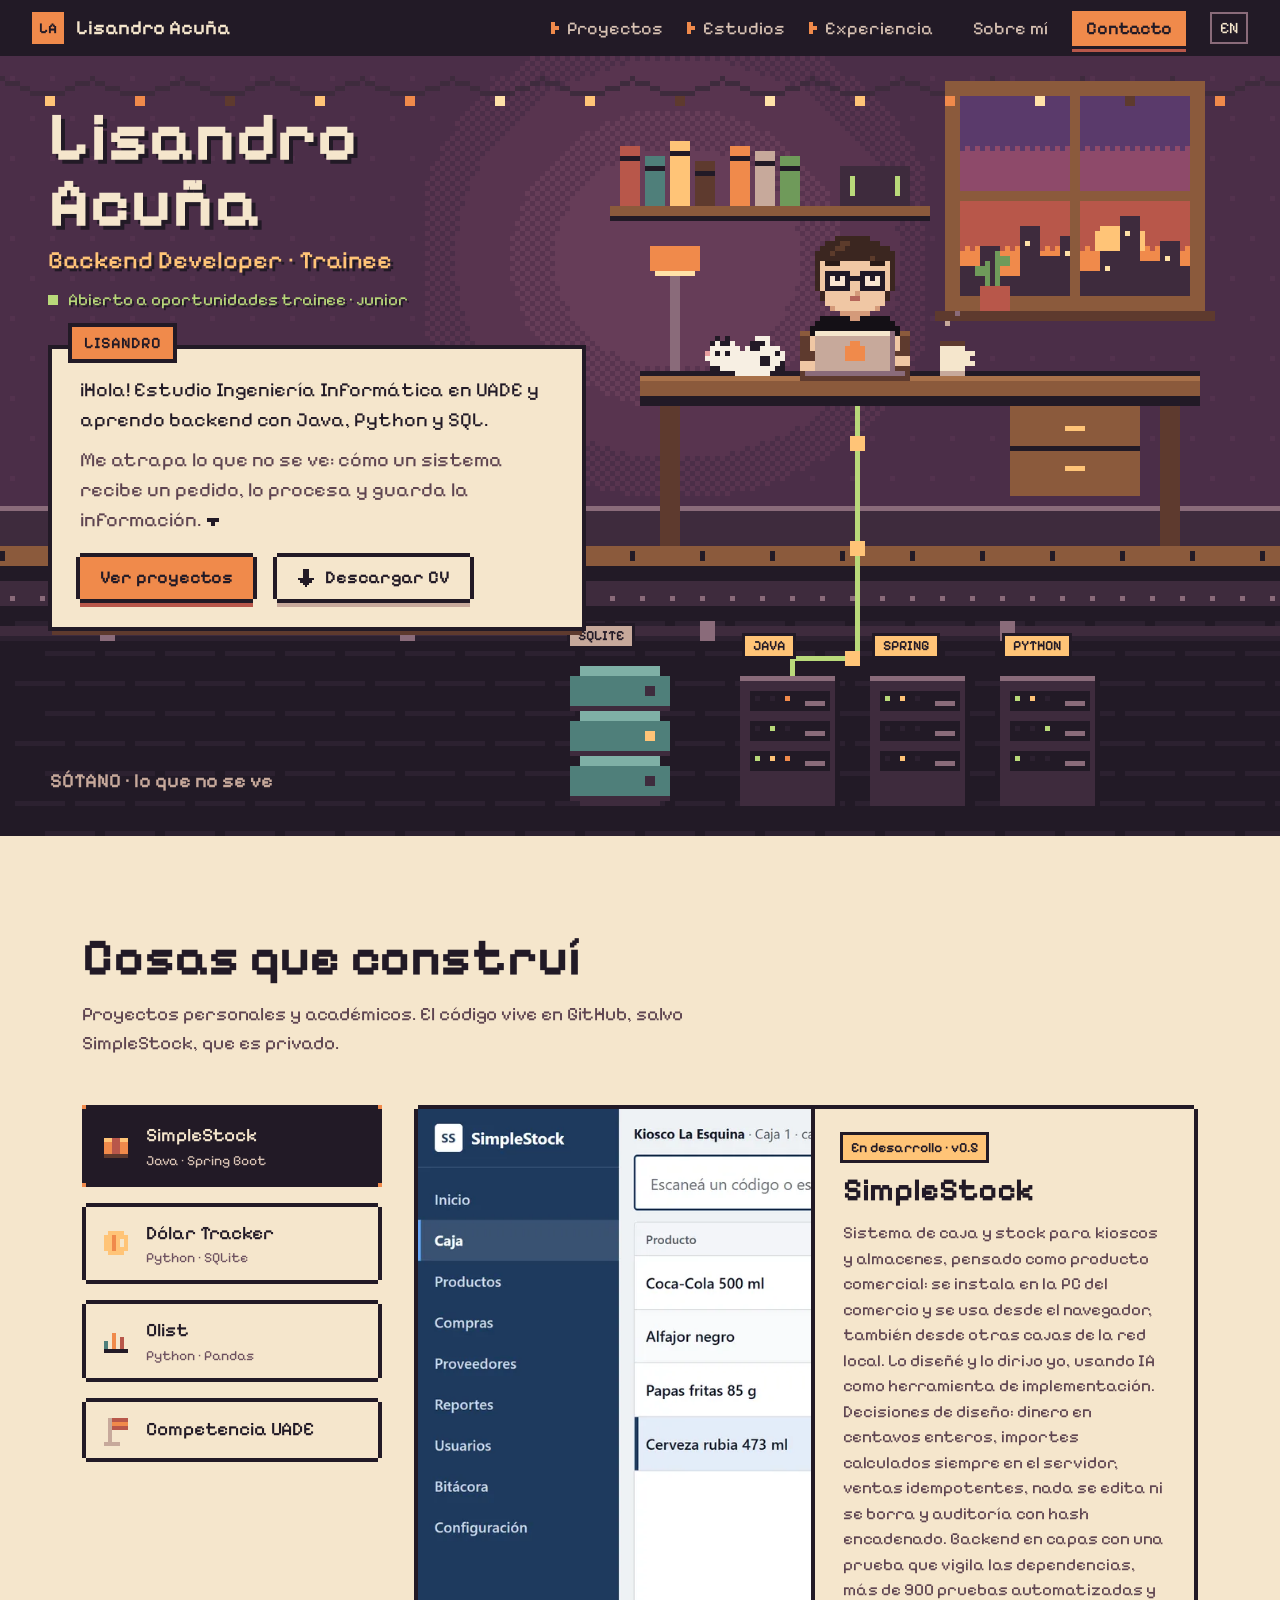
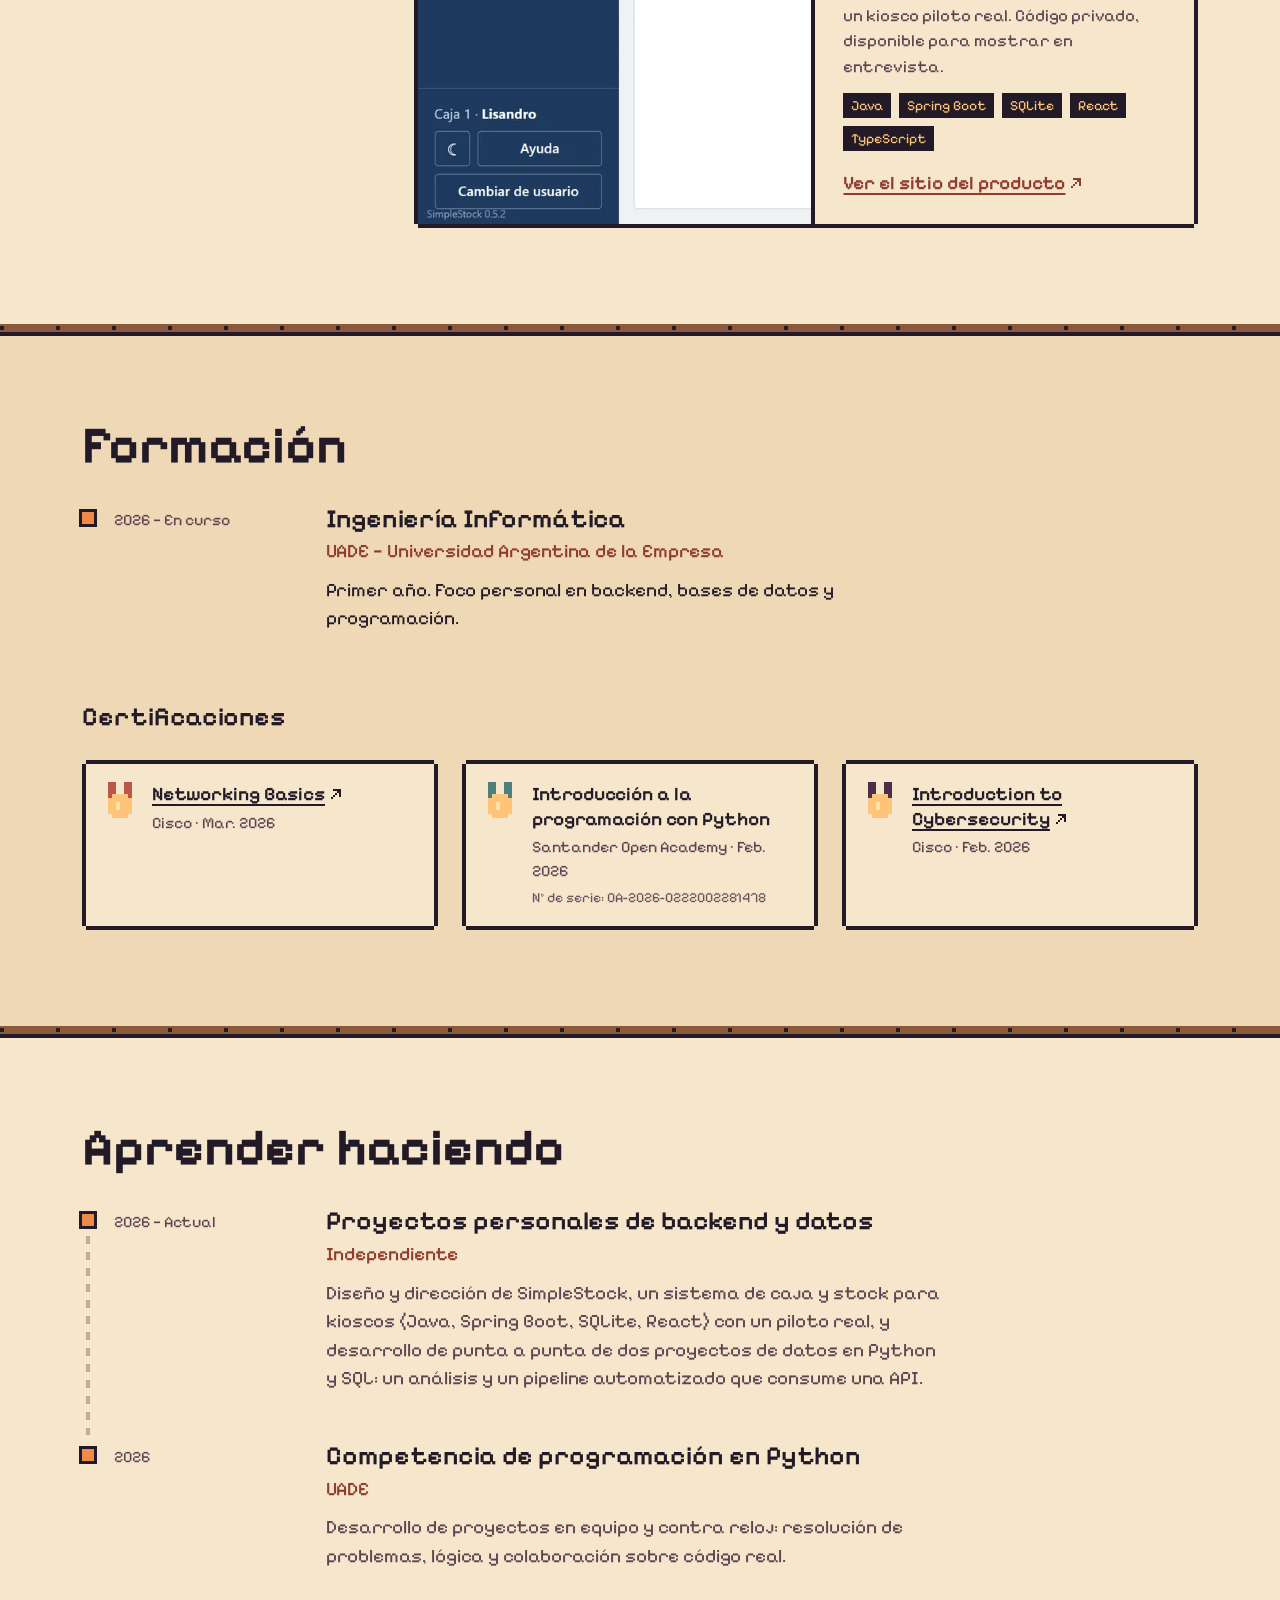
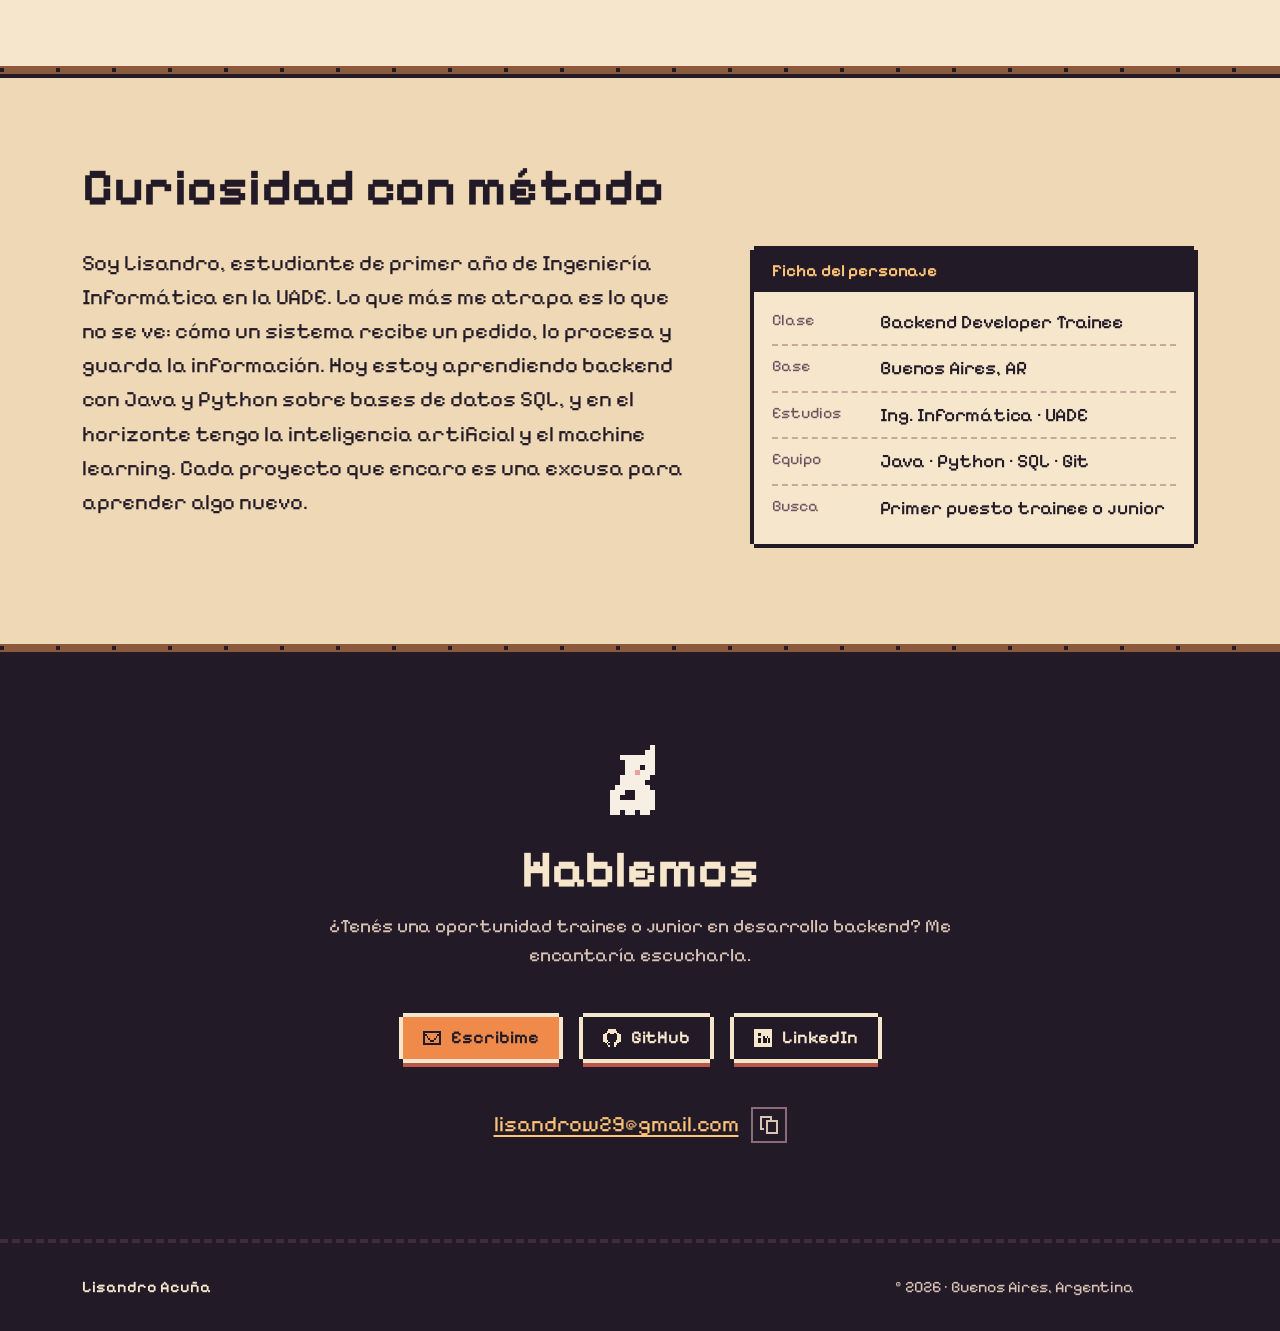
==== commit e33f64ec: "Reordenar secciones: proyectos, estudios, experiencia y sobre mí Co-Authored-By: Claude Opus 5.5 <no" ====
--- a/index.html
+++ b/index.html
@@ -26,10 +26,10 @@
   <link rel="preconnect" href="https://fonts.gstatic.com" crossorigin />
   <link rel="stylesheet" href="https://fonts.googleapis.com/css2?family=Pixelify+Sans:wght@400;500;600;700&display=swap" />
 
-  <link rel="stylesheet" href="identidad/tokens.css?v=14" />
-  <link rel="stylesheet" href="styles.css?v=14" />
-  <script src="script.js?v=14" defer></script>
-  <script src="scene.js?v=14" defer></script>
+  <link rel="stylesheet" href="identidad/tokens.css?v=15" />
+  <link rel="stylesheet" href="styles.css?v=15" />
+  <script src="script.js?v=15" defer></script>
+  <script src="scene.js?v=15" defer></script>
 
   <!-- Datos estructurados (SEO) -->
   <script type="application/ld+json">
@@ -78,10 +78,10 @@
         <span></span><span></span><span></span>
       </button>
       <nav class="nav-links" id="primary-nav" aria-label="Navegación principal">
+        <a href="#proyectos"><svg class="cur" aria-hidden="true"><use href="#i-cur"/></svg><span data-i18n="nav.projects">Proyectos</span></a>
+        <a href="#estudios"><svg class="cur" aria-hidden="true"><use href="#i-cur"/></svg><span data-i18n="nav.edu">Estudios</span></a>
+        <a href="#experiencia"><svg class="cur" aria-hidden="true"><use href="#i-cur"/></svg><span data-i18n="nav.exp">Experiencia</span></a>
         <a href="#sobre-mi"><svg class="cur" aria-hidden="true"><use href="#i-cur"/></svg><span data-i18n="nav.about">Sobre mí</span></a>
-        <a href="#experiencia"><svg class="cur" aria-hidden="true"><use href="#i-cur"/></svg><span data-i18n="nav.exp">Experiencia</span></a>
-        <a href="#estudios"><svg class="cur" aria-hidden="true"><use href="#i-cur"/></svg><span data-i18n="nav.edu">Estudios</span></a>
-        <a href="#proyectos"><svg class="cur" aria-hidden="true"><use href="#i-cur"/></svg><span data-i18n="nav.projects">Proyectos</span></a>
         <a href="#contacto" class="nav-cta" data-i18n="nav.contact">Contacto</a>
         <button class="lang-toggle" id="lang-toggle" aria-label="Switch language">EN</button>
       </nav>
@@ -117,8 +117,199 @@
       </div>
     </section>
 
+    <!-- ============ Proyectos: inventario ============ -->
+    <section id="proyectos" class="section">
+      <div class="container">
+        <h2 class="section-title" data-i18n="proj.title">Cosas que construí</h2>
+        <p class="section-lead" data-i18n="proj.lead">
+          Proyectos personales y académicos. El código vive en GitHub, salvo SimpleStock, que es privado.
+        </p>
+
+        <div class="inv" id="inv">
+          <div class="slots" role="tablist" aria-label="Proyectos" data-i18n-aria="nav.projects">
+            <button class="slot" role="tab" id="tab-p0" aria-controls="panel-p0" aria-selected="true">
+              <canvas class="ico" width="8" height="8" data-ico="box" aria-hidden="true"></canvas>
+              <span>SimpleStock<small>Java · Spring Boot</small></span>
+            </button>
+            <button class="slot" role="tab" id="tab-p2" aria-controls="panel-p2" aria-selected="false" tabindex="-1">
+              <canvas class="ico" width="8" height="8" data-ico="coin" aria-hidden="true"></canvas>
+              <span>Dólar Tracker<small>Python · SQLite</small></span>
+            </button>
+            <button class="slot" role="tab" id="tab-p1" aria-controls="panel-p1" aria-selected="false" tabindex="-1">
+              <canvas class="ico" width="8" height="8" data-ico="chart" aria-hidden="true"></canvas>
+              <span>Olist<small>Python · Pandas</small></span>
+            </button>
+            <button class="slot" role="tab" id="tab-p3" aria-controls="panel-p3" aria-selected="false" tabindex="-1">
+              <canvas class="ico" width="8" height="8" data-ico="flag" aria-hidden="true"></canvas>
+              <span data-i18n="proj.p3.short">Competencia UADE</span>
+            </button>
+          </div>
+
+          <article class="detail" role="tabpanel" id="panel-p0" aria-labelledby="tab-p0">
+            <a class="detail-art detail-shot" href="https://simplestockpos.com.ar/" target="_blank" rel="noopener">
+              <img src="assets/simplestock-caja.webp" width="1600" height="900" loading="lazy"
+                   alt="Pantalla de caja de SimpleStock con una venta de cuatro productos en curso" data-i18n-alt="proj.p0.alt" />
+            </a>
+            <div class="detail-body">
+              <span class="badge badge-wip" data-i18n="proj.p0.badge">En desarrollo · v0.5</span>
+              <h3 class="project-title">SimpleStock</h3>
+              <p class="project-desc" data-i18n="proj.p0.desc">
+                Sistema de caja y stock para kioscos y almacenes, pensado como producto comercial:
+                se instala en la PC del comercio y se usa desde el navegador, también desde otras cajas
+                de la red local. Lo diseñé y lo dirijo yo, usando IA como herramienta de implementación.
+                Decisiones de diseño: dinero en centavos enteros, importes calculados siempre en el
+                servidor, ventas idempotentes, nada se edita ni se borra y auditoría con hash encadenado.
+                Backend en capas con una prueba que vigila las dependencias, más de 900 pruebas
+                automatizadas y un kiosco piloto real. Código privado, disponible para mostrar en entrevista.
+              </p>
+              <ul class="chips" aria-label="Tecnologías">
+                <li>Java</li><li>Spring Boot</li><li>SQLite</li><li>React</li><li>TypeScript</li>
+              </ul>
+              <div class="project-links">
+                <a class="project-link ext" href="https://simplestockpos.com.ar/" target="_blank" rel="noopener" data-i18n="proj.p0.link">Ver el sitio del producto</a>
+              </div>
+            </div>
+          </article>
+
+          <article class="detail" role="tabpanel" id="panel-p2" aria-labelledby="tab-p2">
+            <a class="detail-art detail-shot" href="https://tonxt.github.io/argentina-dolar-tracker/" target="_blank" rel="noopener">
+              <img src="assets/dolar-tracker.jpg" width="800" height="505" loading="lazy"
+                   alt="Dashboard del Dólar Tracker con las siete cotizaciones del día y el gráfico de evolución" data-i18n-alt="proj.p2.alt" />
+            </a>
+            <div class="detail-body">
+              <span class="badge" data-i18n="proj.p2.badge">Terminado</span>
+              <h3 class="project-title">Argentina Dólar Tracker</h3>
+              <p class="project-desc" data-i18n="proj.p2.desc">
+                Pipeline automatizado que consume una API REST pública, guarda en
+                SQLite el histórico de 7 cotizaciones del dólar en Argentina (oficial,
+                blue, MEP, CCL, cripto, mayorista y tarjeta) y lo sirve en un dashboard
+                interactivo desplegado en la nube.
+              </p>
+              <ul class="chips" aria-label="Tecnologías">
+                <li>Python</li><li>Pandas</li><li>SQLite</li><li>Streamlit</li><li>Matplotlib</li>
+              </ul>
+              <div class="project-links">
+                <a class="project-link ext" href="https://tonxt.github.io/argentina-dolar-tracker/" target="_blank" rel="noopener" data-i18n="proj.p2.demo">Ver dashboard</a>
+                <a class="project-link ext" href="https://github.com/Tonxt/argentina-dolar-tracker" target="_blank" rel="noopener" data-i18n="proj.github">Ver en GitHub</a>
+              </div>
+            </div>
+          </article>
+
+          <article class="detail" role="tabpanel" id="panel-p1" aria-labelledby="tab-p1">
+            <div class="detail-art" aria-hidden="true"><canvas class="art" width="48" height="32" data-art="olist"></canvas></div>
+            <div class="detail-body">
+              <span class="badge" data-i18n="proj.p1.badge">Terminado</span>
+              <h3 class="project-title" data-i18n="proj.p1.title">Análisis de e-commerce · Olist</h3>
+              <p class="project-desc" data-i18n="proj.p1.desc">
+                Análisis exploratorio de más de 99.000 órdenes del e-commerce
+                brasileño Olist (2016–2018): evolución de ingresos, categorías
+                más vendidas y distribución regional de las ventas.
+              </p>
+              <ul class="chips" aria-label="Tecnologías">
+                <li>Python</li><li>Pandas</li><li>Matplotlib</li><li>Jupyter</li>
+              </ul>
+              <div class="project-links">
+                <a class="project-link ext" href="https://github.com/Tonxt/olist-ecommerce-analysis" target="_blank" rel="noopener" data-i18n="proj.github">Ver en GitHub</a>
+              </div>
+            </div>
+          </article>
+
+          <article class="detail" role="tabpanel" id="panel-p3" aria-labelledby="tab-p3">
+            <div class="detail-art" aria-hidden="true"><canvas class="art" width="48" height="32" data-art="uade"></canvas></div>
+            <div class="detail-body">
+              <span class="badge" data-i18n="proj.p3.badge">Académico</span>
+              <h3 class="project-title" data-i18n="proj.p3.title">Competencia Python · UADE</h3>
+              <p class="project-desc" data-i18n="proj.p3.desc">
+                Proyecto desarrollado en equipo durante la competencia de
+                programación de la universidad.
+              </p>
+              <ul class="chips" aria-label="Tecnologías">
+                <li>Python</li>
+              </ul>
+            </div>
+          </article>
+        </div>
+      </div>
+    </section>
+
+    <!-- ============ Estudios ============ -->
+    <section id="estudios" class="section section-alt">
+      <div class="container">
+        <h2 class="section-title" data-i18n="edu.title">Formación</h2>
+        <ol class="log">
+          <li class="log-item">
+            <span class="log-date" data-i18n="edu.item1.date">2026 — En curso</span>
+            <div>
+              <h3 class="log-role" data-i18n="edu.item1.role">Ingeniería Informática</h3>
+              <p class="log-org">UADE — Universidad Argentina de la Empresa</p>
+              <p class="log-desc" data-i18n="edu.item1.desc">
+                Primer año. Foco personal en backend, bases de datos y programación.
+              </p>
+            </div>
+          </li>
+        </ol>
+        <h3 class="certs-title" data-i18n="edu.certs.title">Certificaciones</h3>
+        <ul class="certs-list">
+          <li class="cert-item px-box">
+            <svg class="medal" viewBox="0 0 8 10" aria-hidden="true"><path class="m-rib" d="M1 0h2v3h-1v1h-1zM5 0h2v4h-1v-1h-1z"/><path class="m-coin" d="M2 3h4v1h1v4h-1v1h-4v-1h-1v-4h1z"/><path class="m-hi" d="M3 5h1v2h-1z"/></svg>
+            <div>
+              <p class="cert-name"><a class="ext" href="https://www.credly.com/badges/9691ea7a-b1af-4a07-8f65-4fef71dd2e0e" target="_blank" rel="noopener">Networking Basics</a></p>
+              <p class="cert-issuer">Cisco · <span data-i18n="edu.certs.d1">Mar. 2026</span></p>
+            </div>
+          </li>
+          <li class="cert-item px-box">
+            <svg class="medal" viewBox="0 0 8 10" aria-hidden="true"><path class="m-rib" d="M1 0h2v3h-1v1h-1zM5 0h2v4h-1v-1h-1z"/><path class="m-coin" d="M2 3h4v1h1v4h-1v1h-4v-1h-1v-4h1z"/><path class="m-hi" d="M3 5h1v2h-1z"/></svg>
+            <div>
+              <p class="cert-name" data-i18n="edu.certs.python.name">Introducción a la programación con Python</p>
+              <p class="cert-issuer">Santander Open Academy · <span data-i18n="edu.certs.d2">Feb. 2026</span></p>
+              <p class="cert-serial" data-i18n="edu.certs.python.serial">N° de serie: OA-2026-0222002281478</p>
+            </div>
+          </li>
+          <li class="cert-item px-box">
+            <svg class="medal" viewBox="0 0 8 10" aria-hidden="true"><path class="m-rib" d="M1 0h2v3h-1v1h-1zM5 0h2v4h-1v-1h-1z"/><path class="m-coin" d="M2 3h4v1h1v4h-1v1h-4v-1h-1v-4h1z"/><path class="m-hi" d="M3 5h1v2h-1z"/></svg>
+            <div>
+              <p class="cert-name"><a class="ext" href="https://www.credly.com/badges/1287659c-d565-41d3-bc9e-bd64a0c68e0d" target="_blank" rel="noopener">Introduction to Cybersecurity</a></p>
+              <p class="cert-issuer">Cisco · <span data-i18n="edu.certs.d2">Feb. 2026</span></p>
+            </div>
+          </li>
+        </ul>
+      </div>
+    </section>
+
+    <!-- ============ Experiencia ============ -->
+    <section id="experiencia" class="section">
+      <div class="container">
+        <h2 class="section-title" data-i18n="exp.title">Aprender haciendo</h2>
+        <ol class="log">
+          <li class="log-item">
+            <span class="log-date" data-i18n="exp.item1.date">2026 — Actual</span>
+            <div>
+              <h3 class="log-role" data-i18n="exp.item1.role">Proyectos personales de backend y datos</h3>
+              <p class="log-org" data-i18n="exp.item1.org">Independiente</p>
+              <p class="log-desc" data-i18n="exp.item1.desc">
+                Diseño y dirección de SimpleStock, un sistema de caja y stock para kioscos
+                (Java, Spring Boot, SQLite, React) con un piloto real, y desarrollo de punta a punta de dos
+                proyectos de datos en Python y SQL: un análisis y un pipeline automatizado que consume una API.
+              </p>
+            </div>
+          </li>
+          <li class="log-item">
+            <span class="log-date">2026</span>
+            <div>
+              <h3 class="log-role" data-i18n="exp.item2.role">Competencia de programación en Python</h3>
+              <p class="log-org">UADE</p>
+              <p class="log-desc" data-i18n="exp.item2.desc">
+                Desarrollo de proyectos en equipo y contra reloj: resolución de
+                problemas, lógica y colaboración sobre código real.
+              </p>
+            </div>
+          </li>
+        </ol>
+      </div>
+    </section>
+
     <!-- ============ Sobre mí ============ -->
-    <section id="sobre-mi" class="section">
+    <section id="sobre-mi" class="section section-alt">
       <div class="container about">
         <h2 class="section-title" data-i18n="about.title">Curiosidad con método</h2>
         <div class="about-grid">
@@ -140,197 +331,6 @@
               <div><dt data-i18n="sheet.quest">Busca</dt><dd data-i18n="sheet.quest.v">Primer puesto trainee o junior</dd></div>
             </dl>
           </div>
-        </div>
-      </div>
-    </section>
-
-    <!-- ============ Experiencia ============ -->
-    <section id="experiencia" class="section section-alt">
-      <div class="container">
-        <h2 class="section-title" data-i18n="exp.title">Aprender haciendo</h2>
-        <ol class="log">
-          <li class="log-item">
-            <span class="log-date" data-i18n="exp.item1.date">2026 — Actual</span>
-            <div>
-              <h3 class="log-role" data-i18n="exp.item1.role">Proyectos personales de backend y datos</h3>
-              <p class="log-org" data-i18n="exp.item1.org">Independiente</p>
-              <p class="log-desc" data-i18n="exp.item1.desc">
-                Diseño y dirección de SimpleStock, un sistema de caja y stock para kioscos
-                (Java, Spring Boot, SQLite, React) con un piloto real, y desarrollo de punta a punta de dos
-                proyectos de datos en Python y SQL: un análisis y un pipeline automatizado que consume una API.
-              </p>
-            </div>
-          </li>
-          <li class="log-item">
-            <span class="log-date">2026</span>
-            <div>
-              <h3 class="log-role" data-i18n="exp.item2.role">Competencia de programación en Python</h3>
-              <p class="log-org">UADE</p>
-              <p class="log-desc" data-i18n="exp.item2.desc">
-                Desarrollo de proyectos en equipo y contra reloj: resolución de
-                problemas, lógica y colaboración sobre código real.
-              </p>
-            </div>
-          </li>
-        </ol>
-      </div>
-    </section>
-
-    <!-- ============ Estudios ============ -->
-    <section id="estudios" class="section">
-      <div class="container">
-        <h2 class="section-title" data-i18n="edu.title">Formación</h2>
-        <ol class="log">
-          <li class="log-item">
-            <span class="log-date" data-i18n="edu.item1.date">2026 — En curso</span>
-            <div>
-              <h3 class="log-role" data-i18n="edu.item1.role">Ingeniería Informática</h3>
-              <p class="log-org">UADE — Universidad Argentina de la Empresa</p>
-              <p class="log-desc" data-i18n="edu.item1.desc">
-                Primer año. Foco personal en backend, bases de datos y programación.
-              </p>
-            </div>
-          </li>
-        </ol>
-        <h3 class="certs-title" data-i18n="edu.certs.title">Certificaciones</h3>
-        <ul class="certs-list">
-          <li class="cert-item px-box">
-            <svg class="medal" viewBox="0 0 8 10" aria-hidden="true"><path class="m-rib" d="M1 0h2v3h-1v1h-1zM5 0h2v4h-1v-1h-1z"/><path class="m-coin" d="M2 3h4v1h1v4h-1v1h-4v-1h-1v-4h1z"/><path class="m-hi" d="M3 5h1v2h-1z"/></svg>
-            <div>
-              <p class="cert-name"><a class="ext" href="https://www.credly.com/badges/9691ea7a-b1af-4a07-8f65-4fef71dd2e0e" target="_blank" rel="noopener">Networking Basics</a></p>
-              <p class="cert-issuer">Cisco · <span data-i18n="edu.certs.d1">Mar. 2026</span></p>
-            </div>
-          </li>
-          <li class="cert-item px-box">
-            <svg class="medal" viewBox="0 0 8 10" aria-hidden="true"><path class="m-rib" d="M1 0h2v3h-1v1h-1zM5 0h2v4h-1v-1h-1z"/><path class="m-coin" d="M2 3h4v1h1v4h-1v1h-4v-1h-1v-4h1z"/><path class="m-hi" d="M3 5h1v2h-1z"/></svg>
-            <div>
-              <p class="cert-name" data-i18n="edu.certs.python.name">Introducción a la programación con Python</p>
-              <p class="cert-issuer">Santander Open Academy · <span data-i18n="edu.certs.d2">Feb. 2026</span></p>
-              <p class="cert-serial" data-i18n="edu.certs.python.serial">N° de serie: OA-2026-0222002281478</p>
-            </div>
-          </li>
-          <li class="cert-item px-box">
-            <svg class="medal" viewBox="0 0 8 10" aria-hidden="true"><path class="m-rib" d="M1 0h2v3h-1v1h-1zM5 0h2v4h-1v-1h-1z"/><path class="m-coin" d="M2 3h4v1h1v4h-1v1h-4v-1h-1v-4h1z"/><path class="m-hi" d="M3 5h1v2h-1z"/></svg>
-            <div>
-              <p class="cert-name"><a class="ext" href="https://www.credly.com/badges/1287659c-d565-41d3-bc9e-bd64a0c68e0d" target="_blank" rel="noopener">Introduction to Cybersecurity</a></p>
-              <p class="cert-issuer">Cisco · <span data-i18n="edu.certs.d2">Feb. 2026</span></p>
-            </div>
-          </li>
-        </ul>
-      </div>
-    </section>
-
-    <!-- ============ Proyectos: inventario ============ -->
-    <section id="proyectos" class="section section-alt">
-      <div class="container">
-        <h2 class="section-title" data-i18n="proj.title">Cosas que construí</h2>
-        <p class="section-lead" data-i18n="proj.lead">
-          Proyectos personales y académicos. El código vive en GitHub, salvo SimpleStock, que es privado.
-        </p>
-
-        <div class="inv" id="inv">
-          <div class="slots" role="tablist" aria-label="Proyectos" data-i18n-aria="nav.projects">
-            <button class="slot" role="tab" id="tab-p0" aria-controls="panel-p0" aria-selected="true">
-              <canvas class="ico" width="8" height="8" data-ico="box" aria-hidden="true"></canvas>
-              <span>SimpleStock<small>Java · Spring Boot</small></span>
-            </button>
-            <button class="slot" role="tab" id="tab-p2" aria-controls="panel-p2" aria-selected="false" tabindex="-1">
-              <canvas class="ico" width="8" height="8" data-ico="coin" aria-hidden="true"></canvas>
-              <span>Dólar Tracker<small>Python · SQLite</small></span>
-            </button>
-            <button class="slot" role="tab" id="tab-p1" aria-controls="panel-p1" aria-selected="false" tabindex="-1">
-              <canvas class="ico" width="8" height="8" data-ico="chart" aria-hidden="true"></canvas>
-              <span>Olist<small>Python · Pandas</small></span>
-            </button>
-            <button class="slot" role="tab" id="tab-p3" aria-controls="panel-p3" aria-selected="false" tabindex="-1">
-              <canvas class="ico" width="8" height="8" data-ico="flag" aria-hidden="true"></canvas>
-              <span data-i18n="proj.p3.short">Competencia UADE</span>
-            </button>
-          </div>
-
-          <article class="detail" role="tabpanel" id="panel-p0" aria-labelledby="tab-p0">
-            <a class="detail-art detail-shot" href="https://simplestockpos.com.ar/" target="_blank" rel="noopener">
-              <img src="assets/simplestock-caja.webp" width="1600" height="900" loading="lazy"
-                   alt="Pantalla de caja de SimpleStock con una venta de cuatro productos en curso" data-i18n-alt="proj.p0.alt" />
-            </a>
-            <div class="detail-body">
-              <span class="badge badge-wip" data-i18n="proj.p0.badge">En desarrollo · v0.5</span>
-              <h3 class="project-title">SimpleStock</h3>
-              <p class="project-desc" data-i18n="proj.p0.desc">
-                Sistema de caja y stock para kioscos y almacenes, pensado como producto comercial:
-                se instala en la PC del comercio y se usa desde el navegador, también desde otras cajas
-                de la red local. Lo diseñé y lo dirijo yo, usando IA como herramienta de implementación.
-                Decisiones de diseño: dinero en centavos enteros, importes calculados siempre en el
-                servidor, ventas idempotentes, nada se edita ni se borra y auditoría con hash encadenado.
-                Backend en capas con una prueba que vigila las dependencias, más de 900 pruebas
-                automatizadas y un kiosco piloto real. Código privado, disponible para mostrar en entrevista.
-              </p>
-              <ul class="chips" aria-label="Tecnologías">
-                <li>Java</li><li>Spring Boot</li><li>SQLite</li><li>React</li><li>TypeScript</li>
-              </ul>
-              <div class="project-links">
-                <a class="project-link ext" href="https://simplestockpos.com.ar/" target="_blank" rel="noopener" data-i18n="proj.p0.link">Ver el sitio del producto</a>
-              </div>
-            </div>
-          </article>
-
-          <article class="detail" role="tabpanel" id="panel-p2" aria-labelledby="tab-p2">
-            <a class="detail-art detail-shot" href="https://tonxt.github.io/argentina-dolar-tracker/" target="_blank" rel="noopener">
-              <img src="assets/dolar-tracker.jpg" width="800" height="505" loading="lazy"
-                   alt="Dashboard del Dólar Tracker con las siete cotizaciones del día y el gráfico de evolución" data-i18n-alt="proj.p2.alt" />
-            </a>
-            <div class="detail-body">
-              <span class="badge" data-i18n="proj.p2.badge">Terminado</span>
-              <h3 class="project-title">Argentina Dólar Tracker</h3>
-              <p class="project-desc" data-i18n="proj.p2.desc">
-                Pipeline automatizado que consume una API REST pública, guarda en
-                SQLite el histórico de 7 cotizaciones del dólar en Argentina (oficial,
-                blue, MEP, CCL, cripto, mayorista y tarjeta) y lo sirve en un dashboard
-                interactivo desplegado en la nube.
-              </p>
-              <ul class="chips" aria-label="Tecnologías">
-                <li>Python</li><li>Pandas</li><li>SQLite</li><li>Streamlit</li><li>Matplotlib</li>
-              </ul>
-              <div class="project-links">
-                <a class="project-link ext" href="https://tonxt.github.io/argentina-dolar-tracker/" target="_blank" rel="noopener" data-i18n="proj.p2.demo">Ver dashboard</a>
-                <a class="project-link ext" href="https://github.com/Tonxt/argentina-dolar-tracker" target="_blank" rel="noopener" data-i18n="proj.github">Ver en GitHub</a>
-              </div>
-            </div>
-          </article>
-
-          <article class="detail" role="tabpanel" id="panel-p1" aria-labelledby="tab-p1">
-            <div class="detail-art" aria-hidden="true"><canvas class="art" width="48" height="32" data-art="olist"></canvas></div>
-            <div class="detail-body">
-              <span class="badge" data-i18n="proj.p1.badge">Terminado</span>
-              <h3 class="project-title" data-i18n="proj.p1.title">Análisis de e-commerce · Olist</h3>
-              <p class="project-desc" data-i18n="proj.p1.desc">
-                Análisis exploratorio de más de 99.000 órdenes del e-commerce
-                brasileño Olist (2016–2018): evolución de ingresos, categorías
-                más vendidas y distribución regional de las ventas.
-              </p>
-              <ul class="chips" aria-label="Tecnologías">
-                <li>Python</li><li>Pandas</li><li>Matplotlib</li><li>Jupyter</li>
-              </ul>
-              <div class="project-links">
-                <a class="project-link ext" href="https://github.com/Tonxt/olist-ecommerce-analysis" target="_blank" rel="noopener" data-i18n="proj.github">Ver en GitHub</a>
-              </div>
-            </div>
-          </article>
-
-          <article class="detail" role="tabpanel" id="panel-p3" aria-labelledby="tab-p3">
-            <div class="detail-art" aria-hidden="true"><canvas class="art" width="48" height="32" data-art="uade"></canvas></div>
-            <div class="detail-body">
-              <span class="badge" data-i18n="proj.p3.badge">Académico</span>
-              <h3 class="project-title" data-i18n="proj.p3.title">Competencia Python · UADE</h3>
-              <p class="project-desc" data-i18n="proj.p3.desc">
-                Proyecto desarrollado en equipo durante la competencia de
-                programación de la universidad.
-              </p>
-              <ul class="chips" aria-label="Tecnologías">
-                <li>Python</li>
-              </ul>
-            </div>
-          </article>
         </div>
       </div>
     </section>
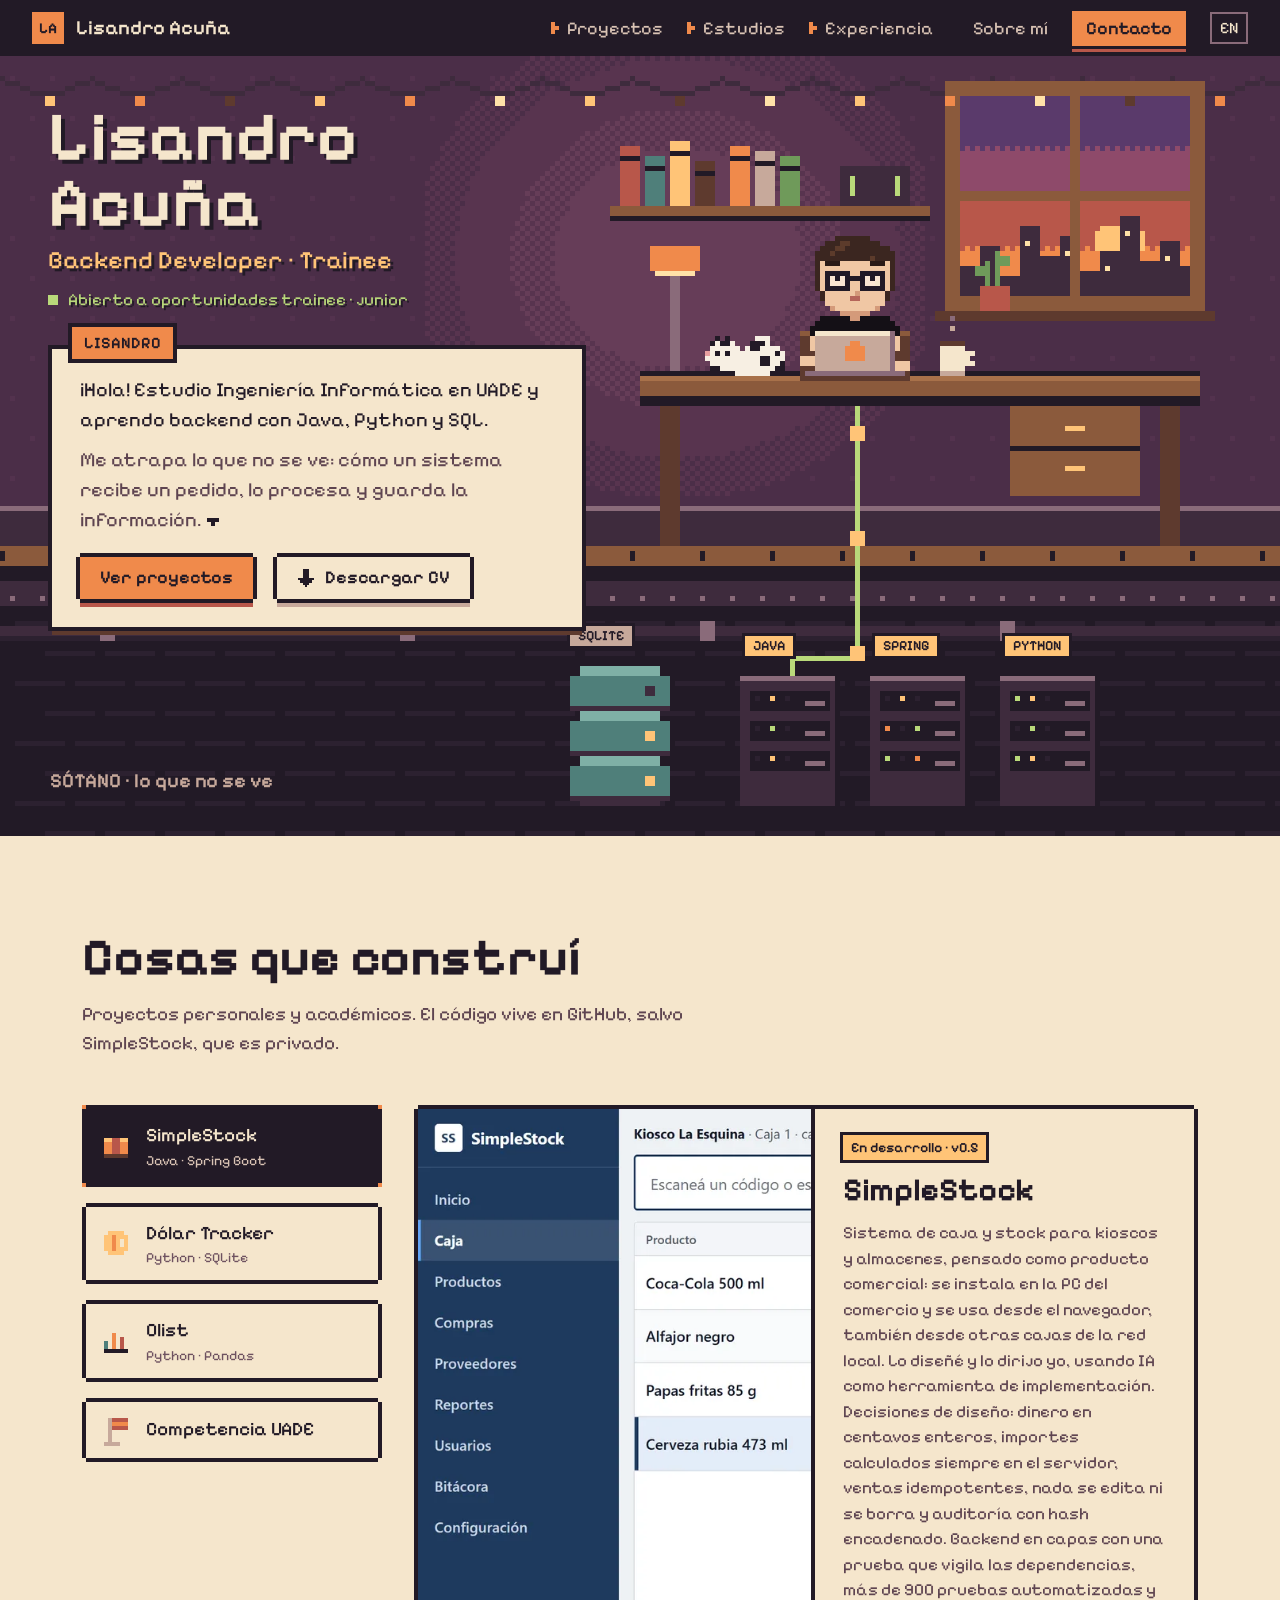
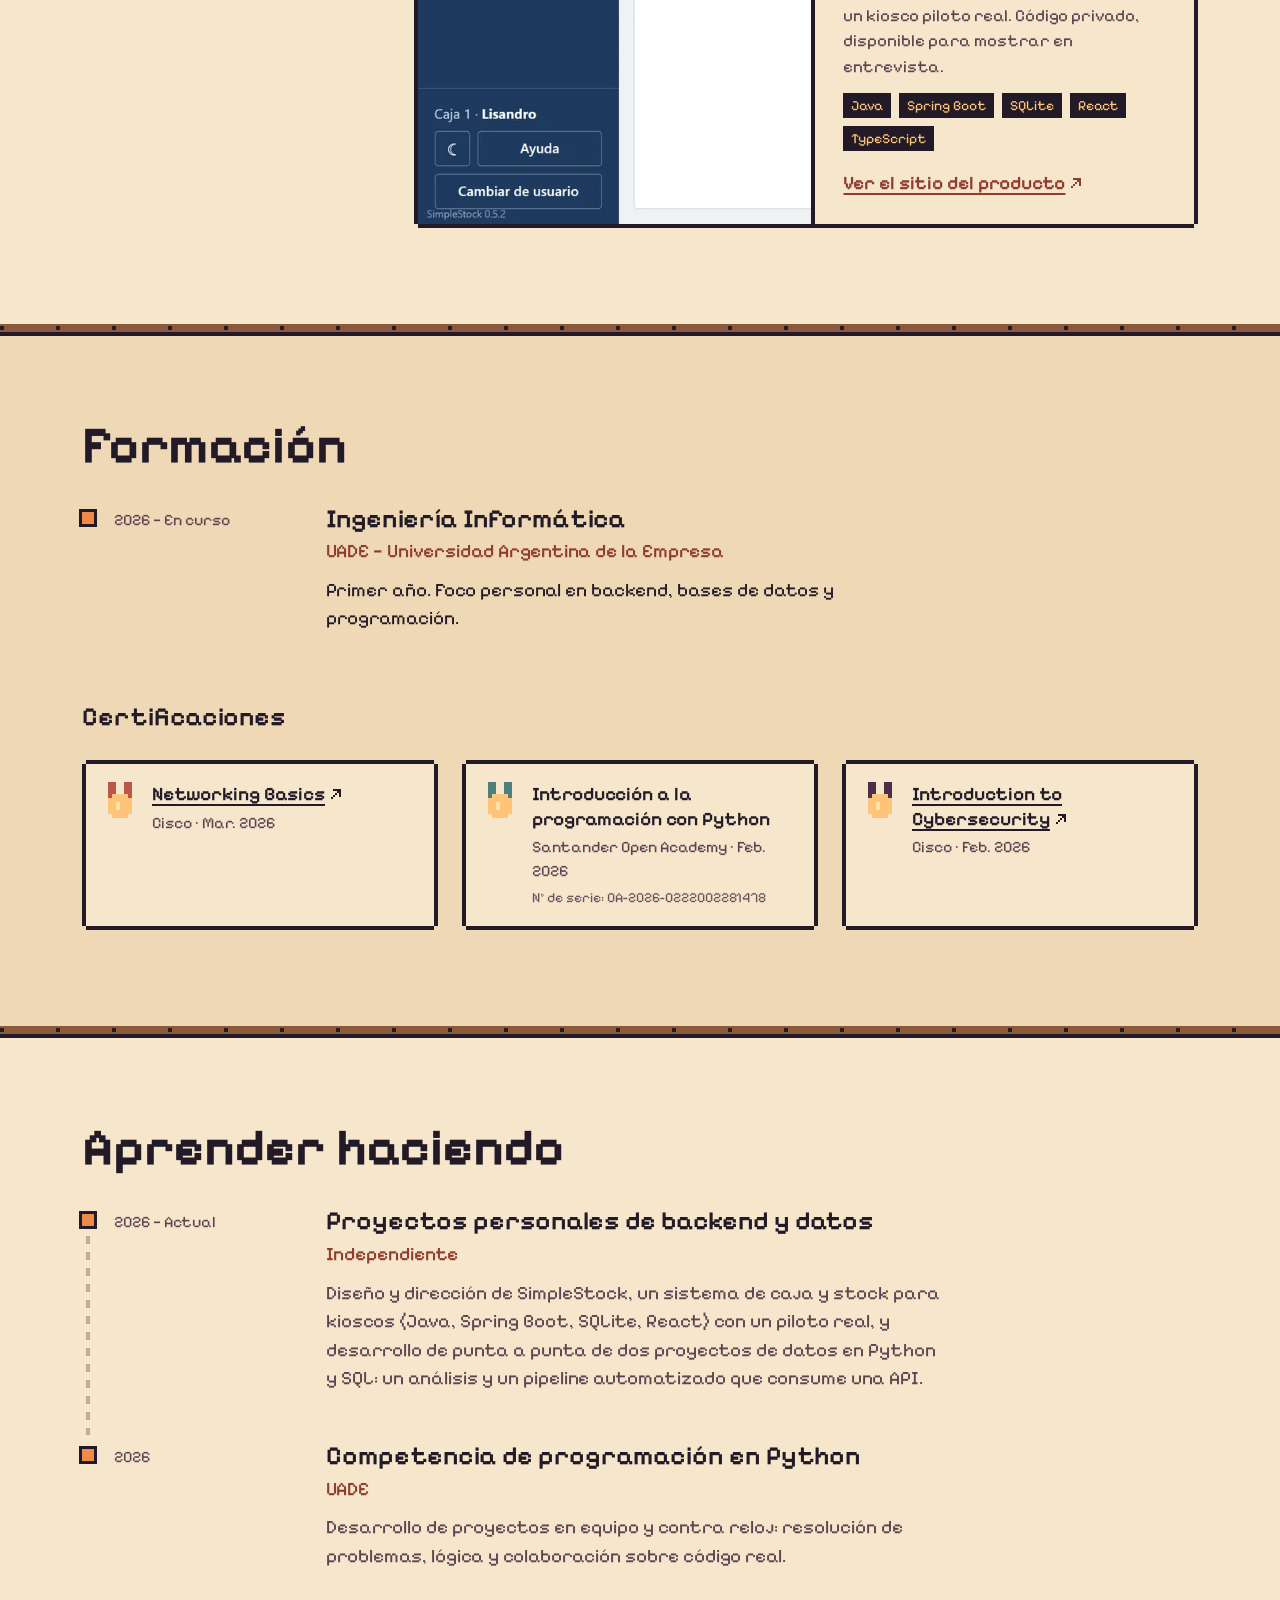
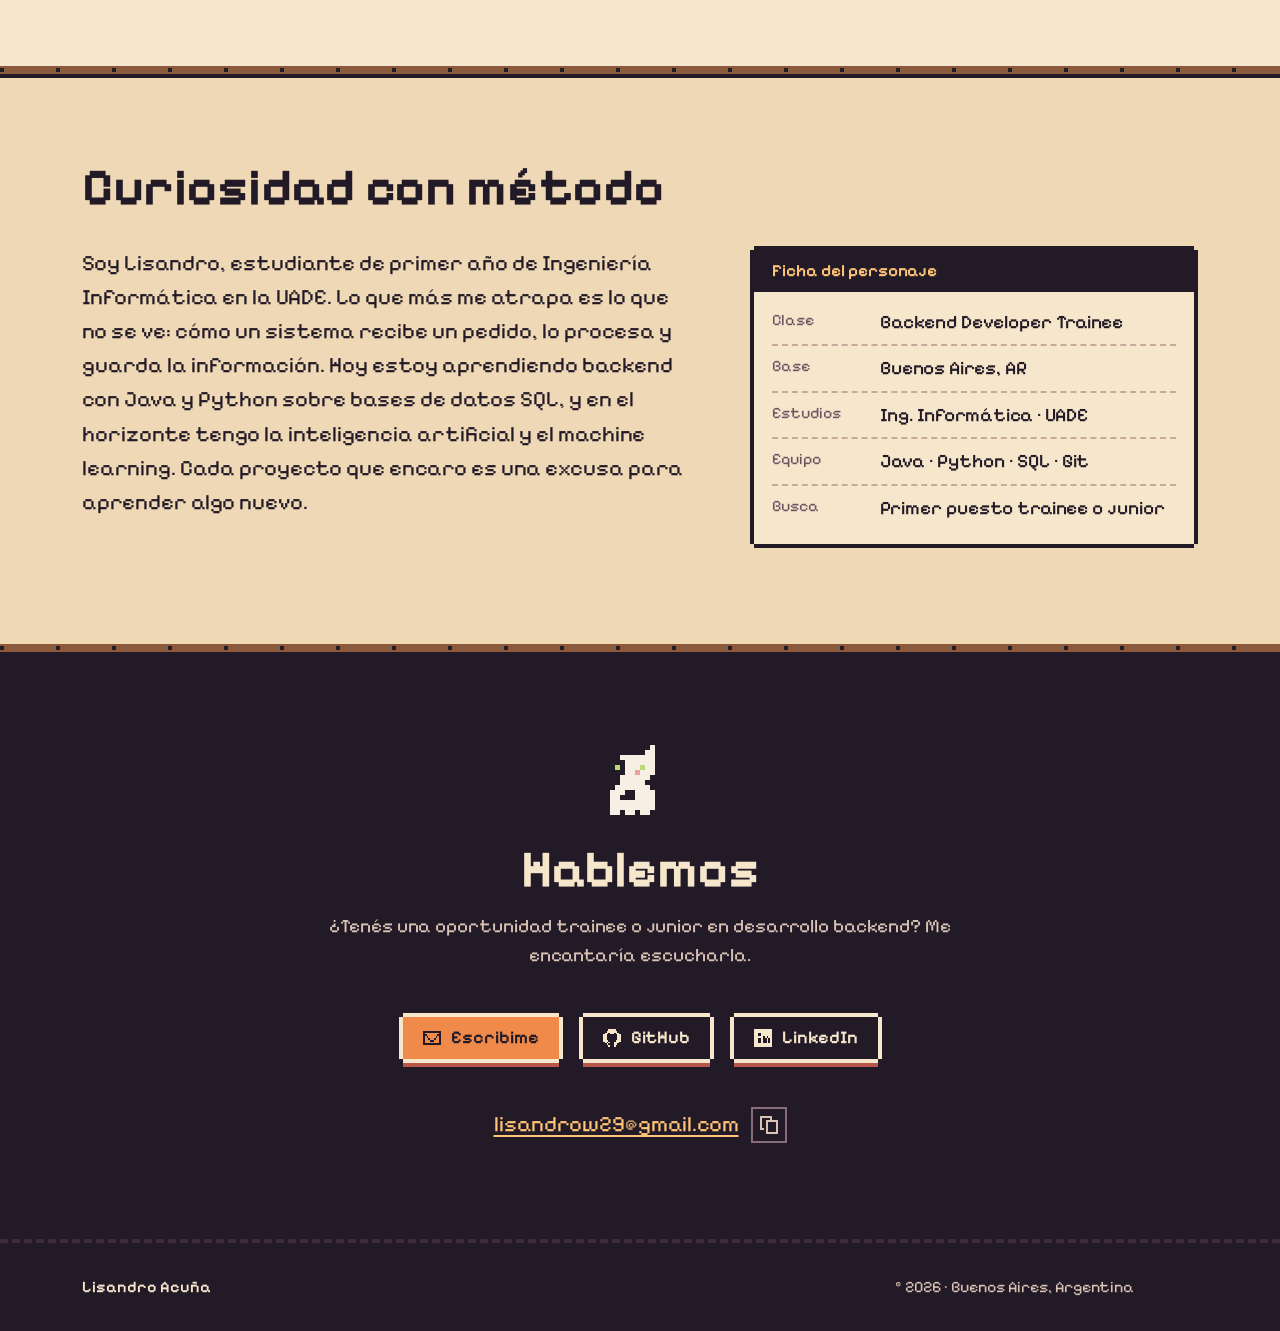
==== commit cc06c488: "Portfolio: captura del Dólar Tracker con su diseño nuevo Co-Authored-By: Claude Opus 5.5 <noreply@an" ====
--- a/index.html
+++ b/index.html
@@ -173,7 +173,7 @@
 
           <article class="detail" role="tabpanel" id="panel-p2" aria-labelledby="tab-p2">
             <a class="detail-art detail-shot" href="https://tonxt.github.io/argentina-dolar-tracker/" target="_blank" rel="noopener">
-              <img src="assets/dolar-tracker.jpg" width="800" height="505" loading="lazy"
+              <img src="assets/dolar-tracker.jpg?v=2" width="800" height="500" loading="lazy"
                    alt="Dashboard del Dólar Tracker con las siete cotizaciones del día y el gráfico de evolución" data-i18n-alt="proj.p2.alt" />
             </a>
             <div class="detail-body">
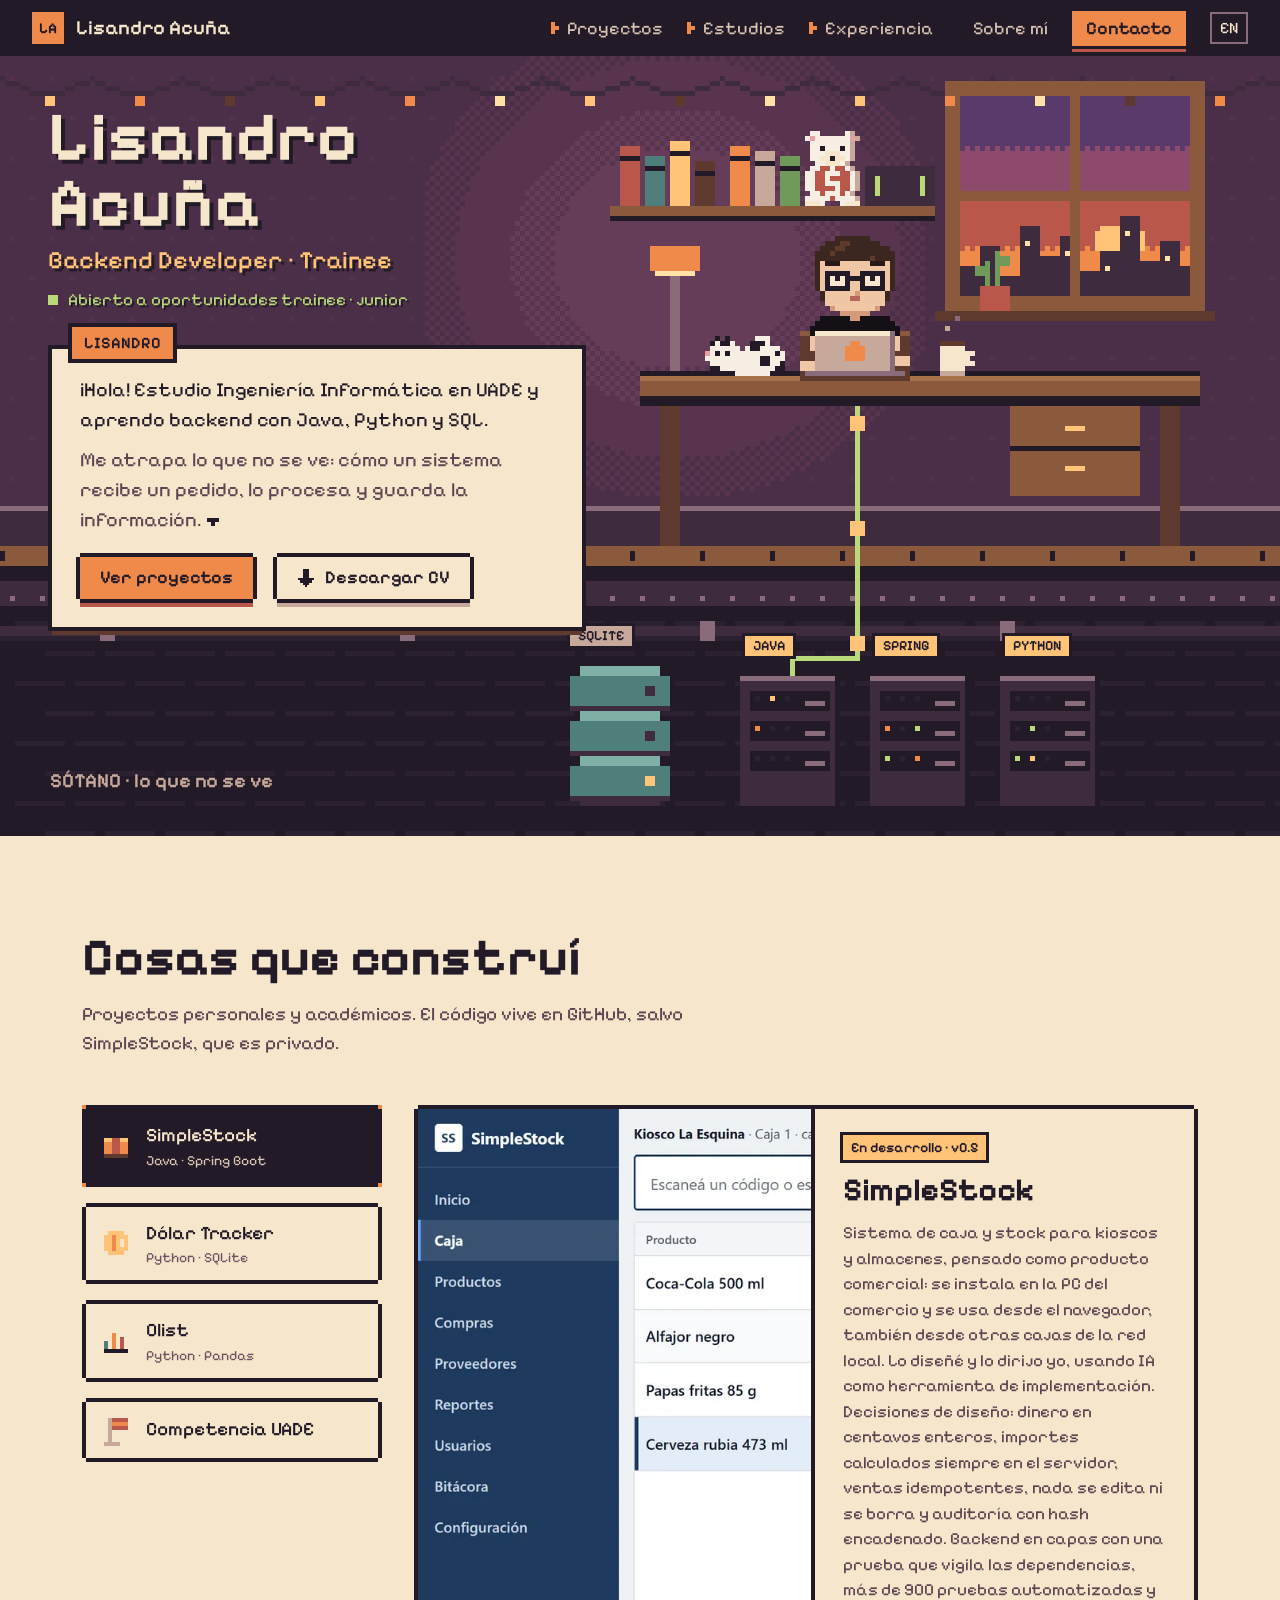
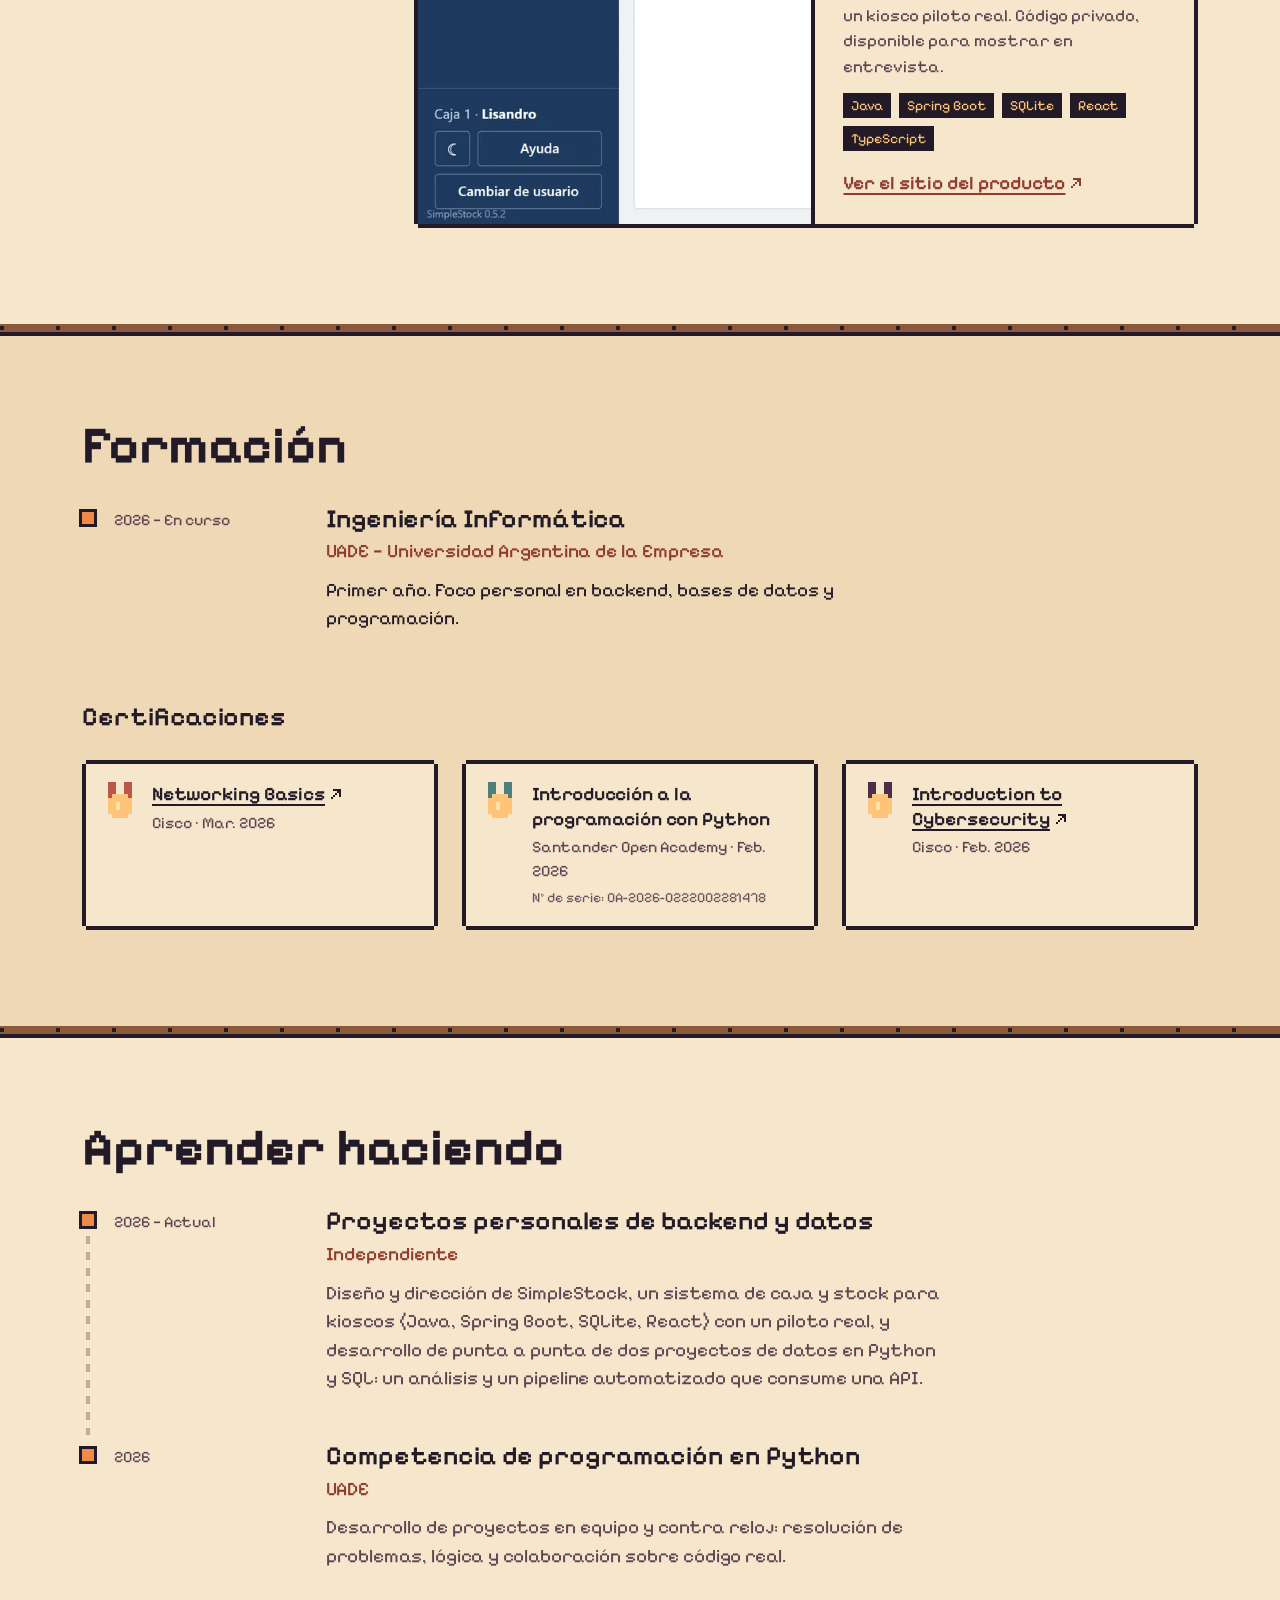
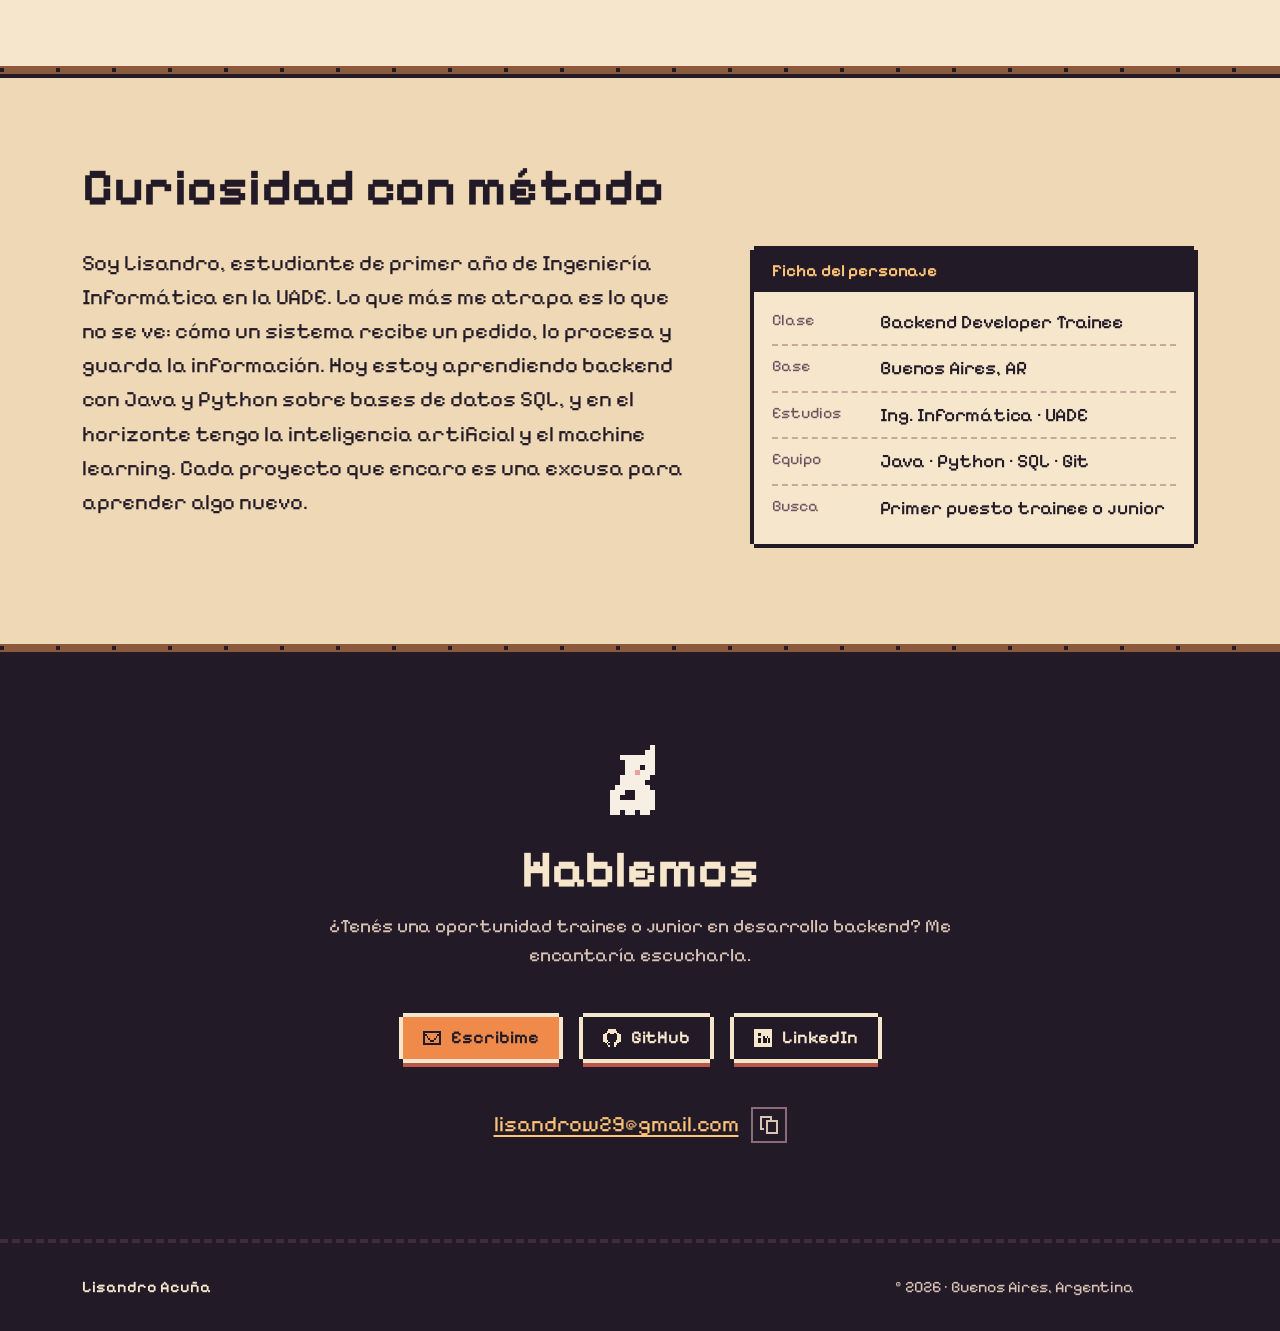
==== commit 5c0bf243: "Escena: osito de peluche blanco con corazón y S en el estante Co-Authored-By: Claude Opus 5.5 <norep" ====
--- a/index.html
+++ b/index.html
@@ -29,7 +29,7 @@
   <link rel="stylesheet" href="identidad/tokens.css?v=15" />
   <link rel="stylesheet" href="styles.css?v=15" />
   <script src="script.js?v=15" defer></script>
-  <script src="scene.js?v=15" defer></script>
+  <script src="scene.js?v=18" defer></script>
 
   <!-- Datos estructurados (SEO) -->
   <script type="application/ld+json">
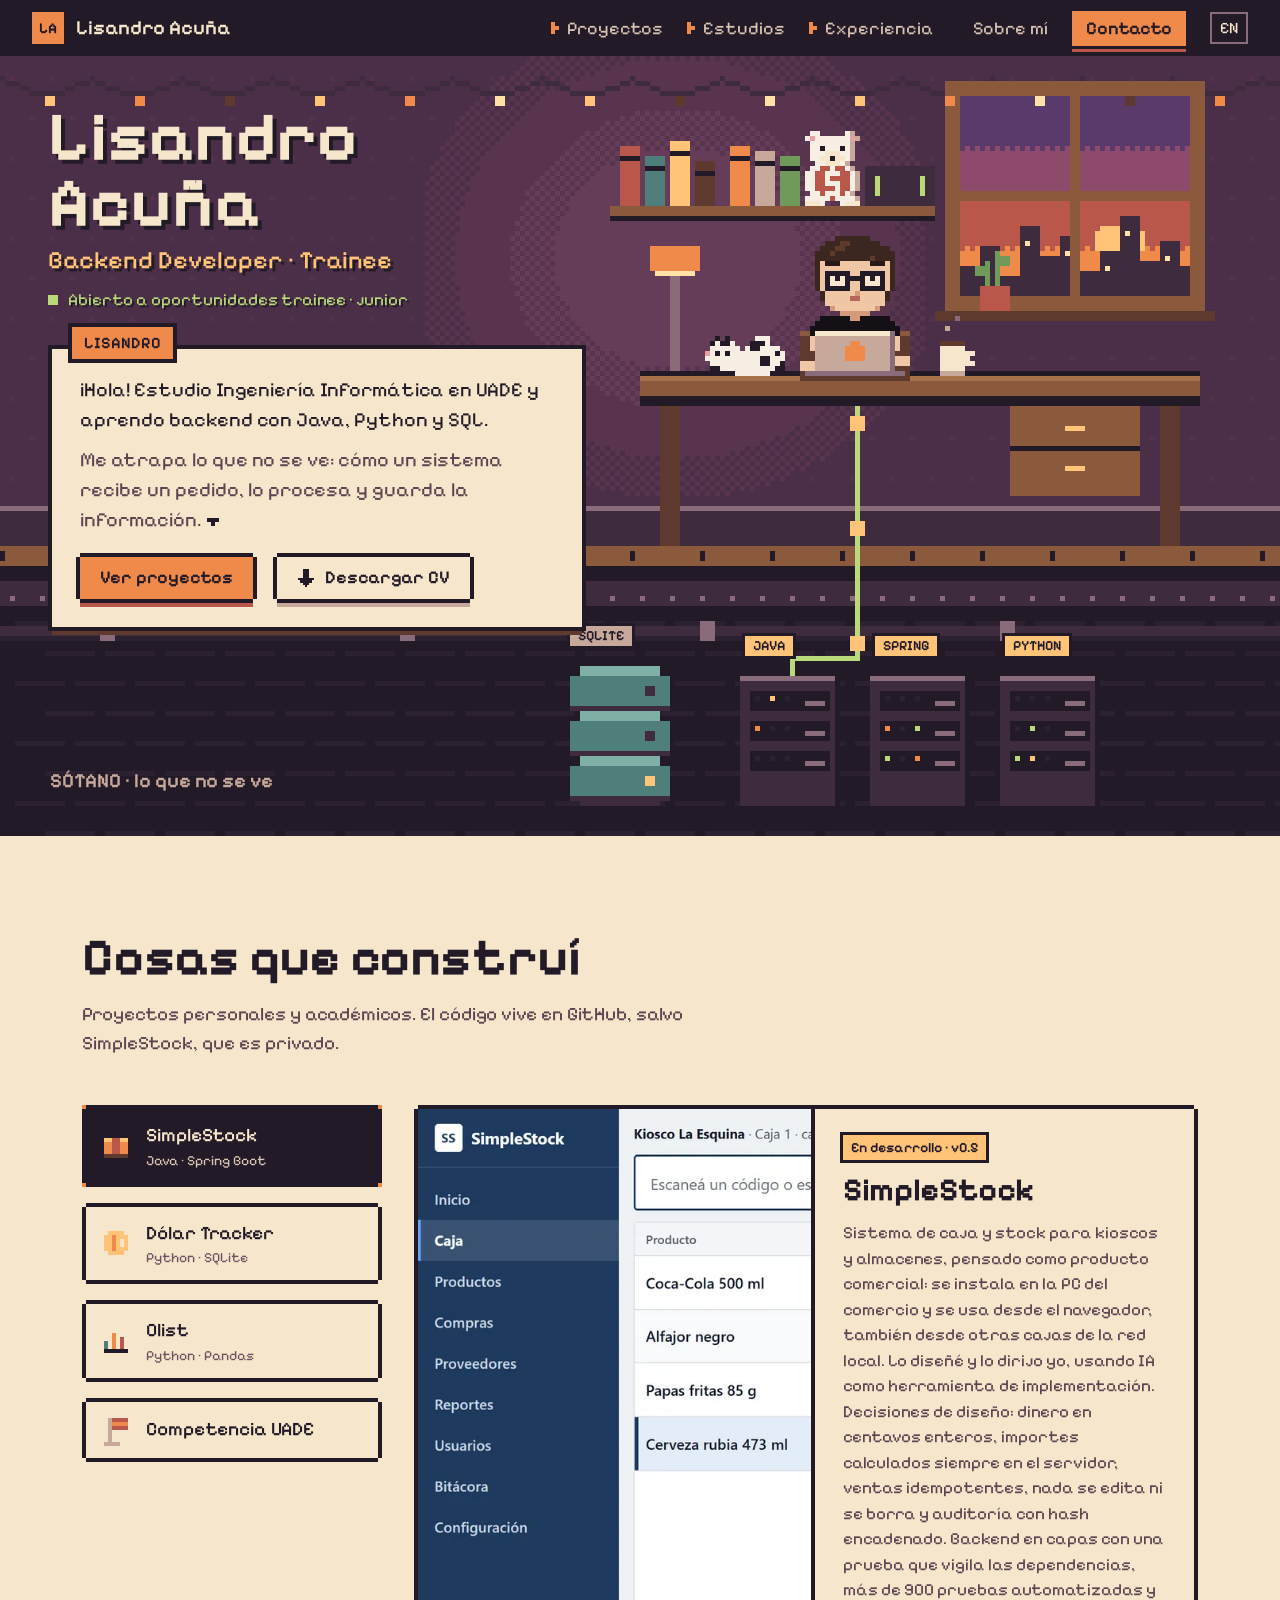
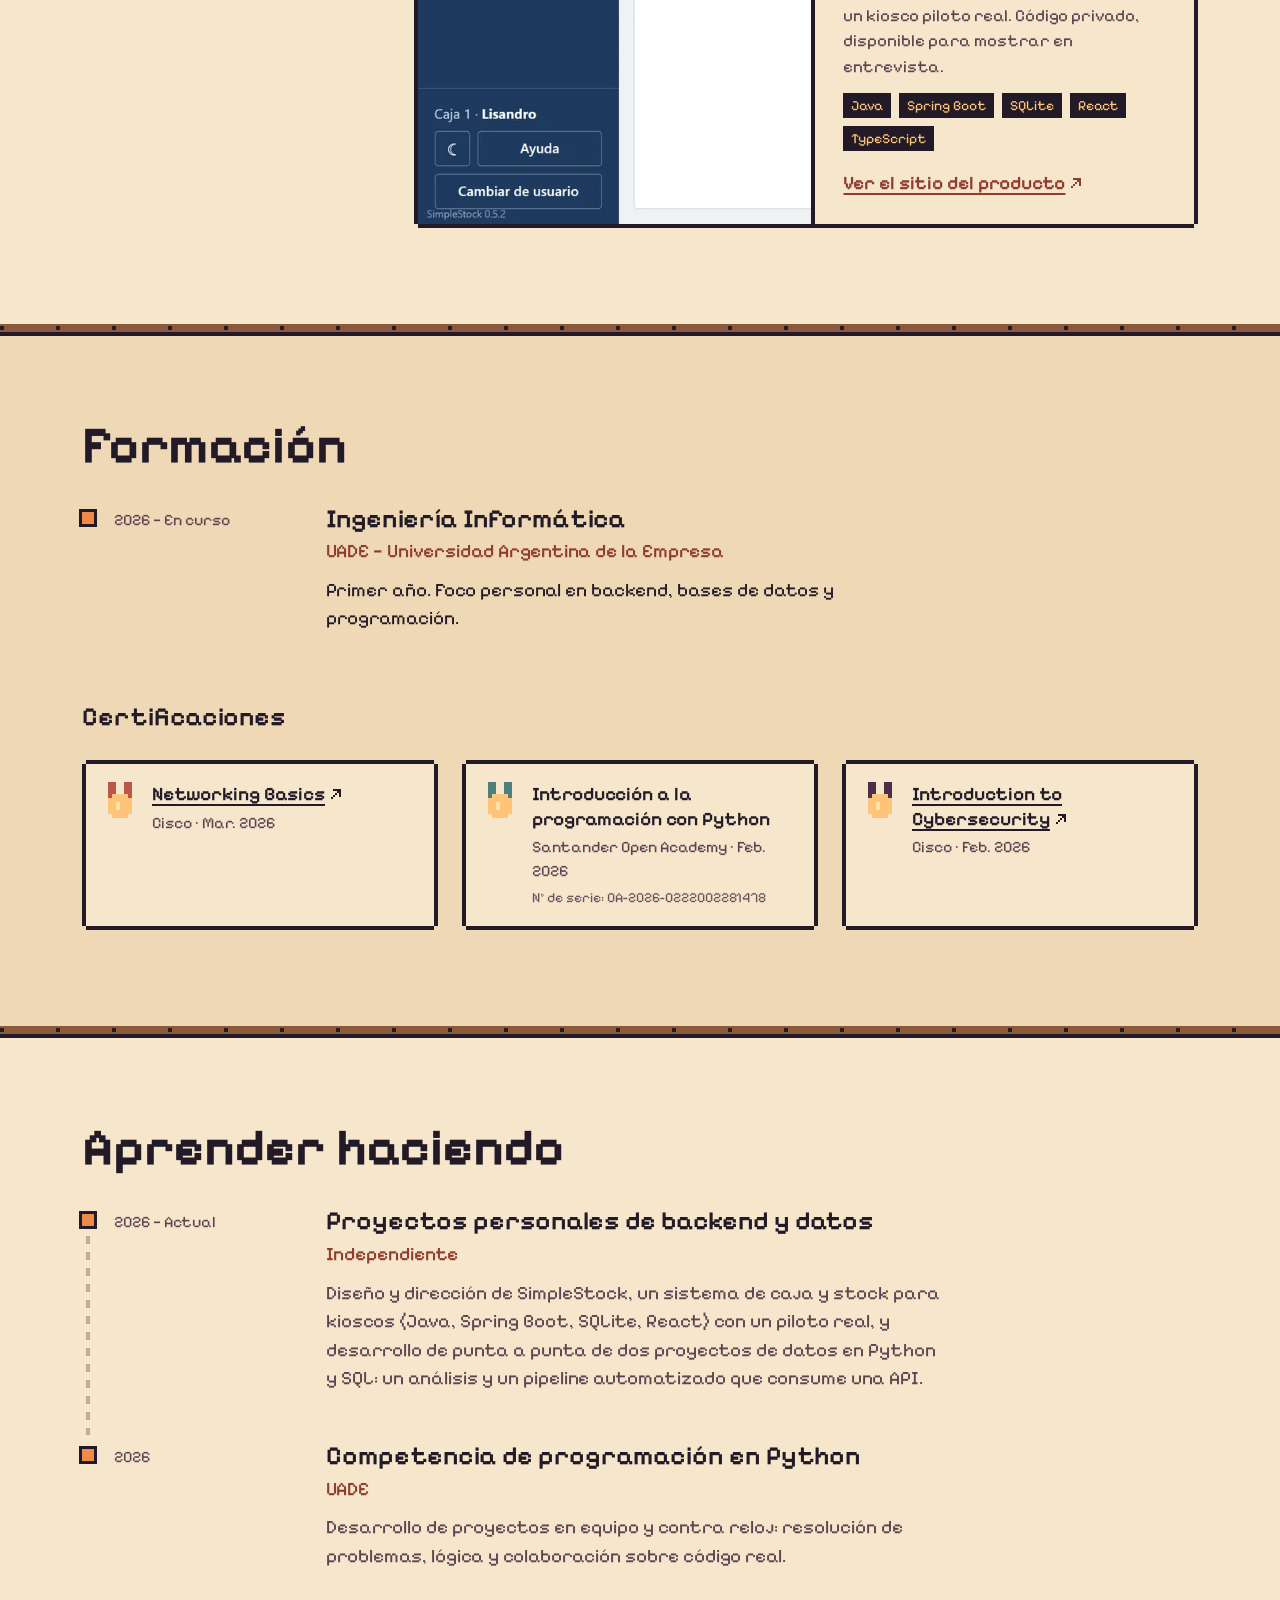
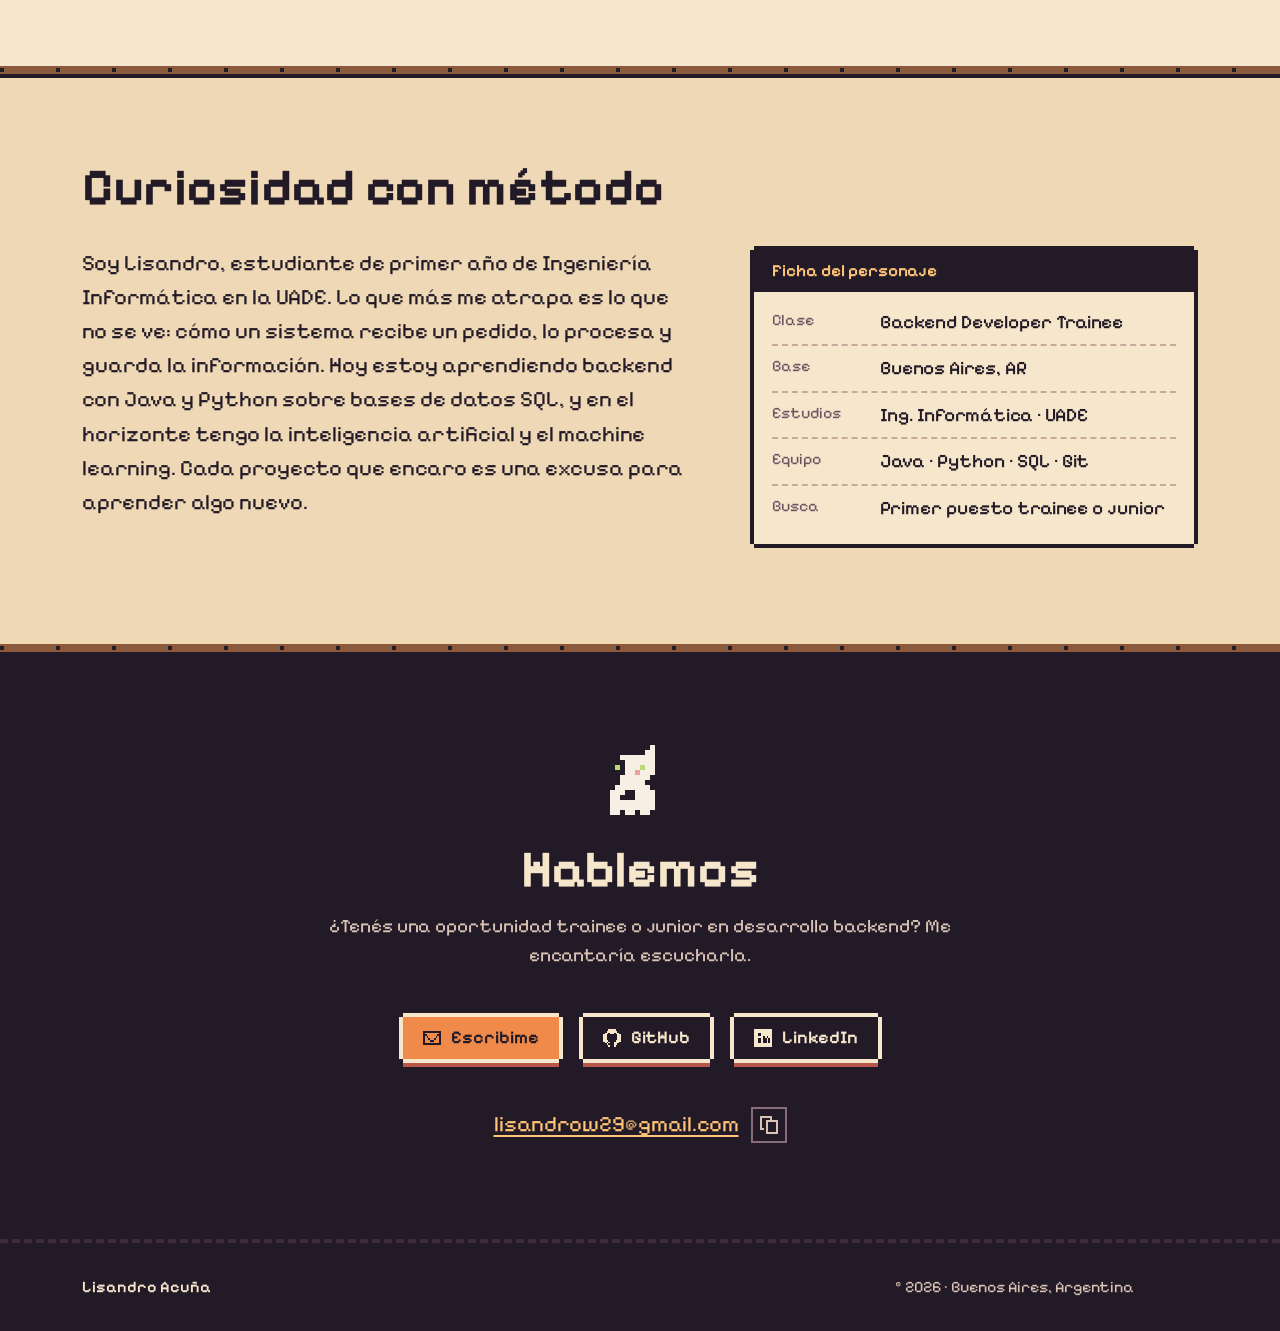
==== commit e68c9247: "Escena: el osito se enoja cuando le hacés click Co-Authored-By: Claude Opus 5.5 <noreply@anthropic.c" ====
--- a/index.html
+++ b/index.html
@@ -29,7 +29,7 @@
   <link rel="stylesheet" href="identidad/tokens.css?v=15" />
   <link rel="stylesheet" href="styles.css?v=15" />
   <script src="script.js?v=15" defer></script>
-  <script src="scene.js?v=18" defer></script>
+  <script src="scene.js?v=19" defer></script>
 
   <!-- Datos estructurados (SEO) -->
   <script type="application/ld+json">
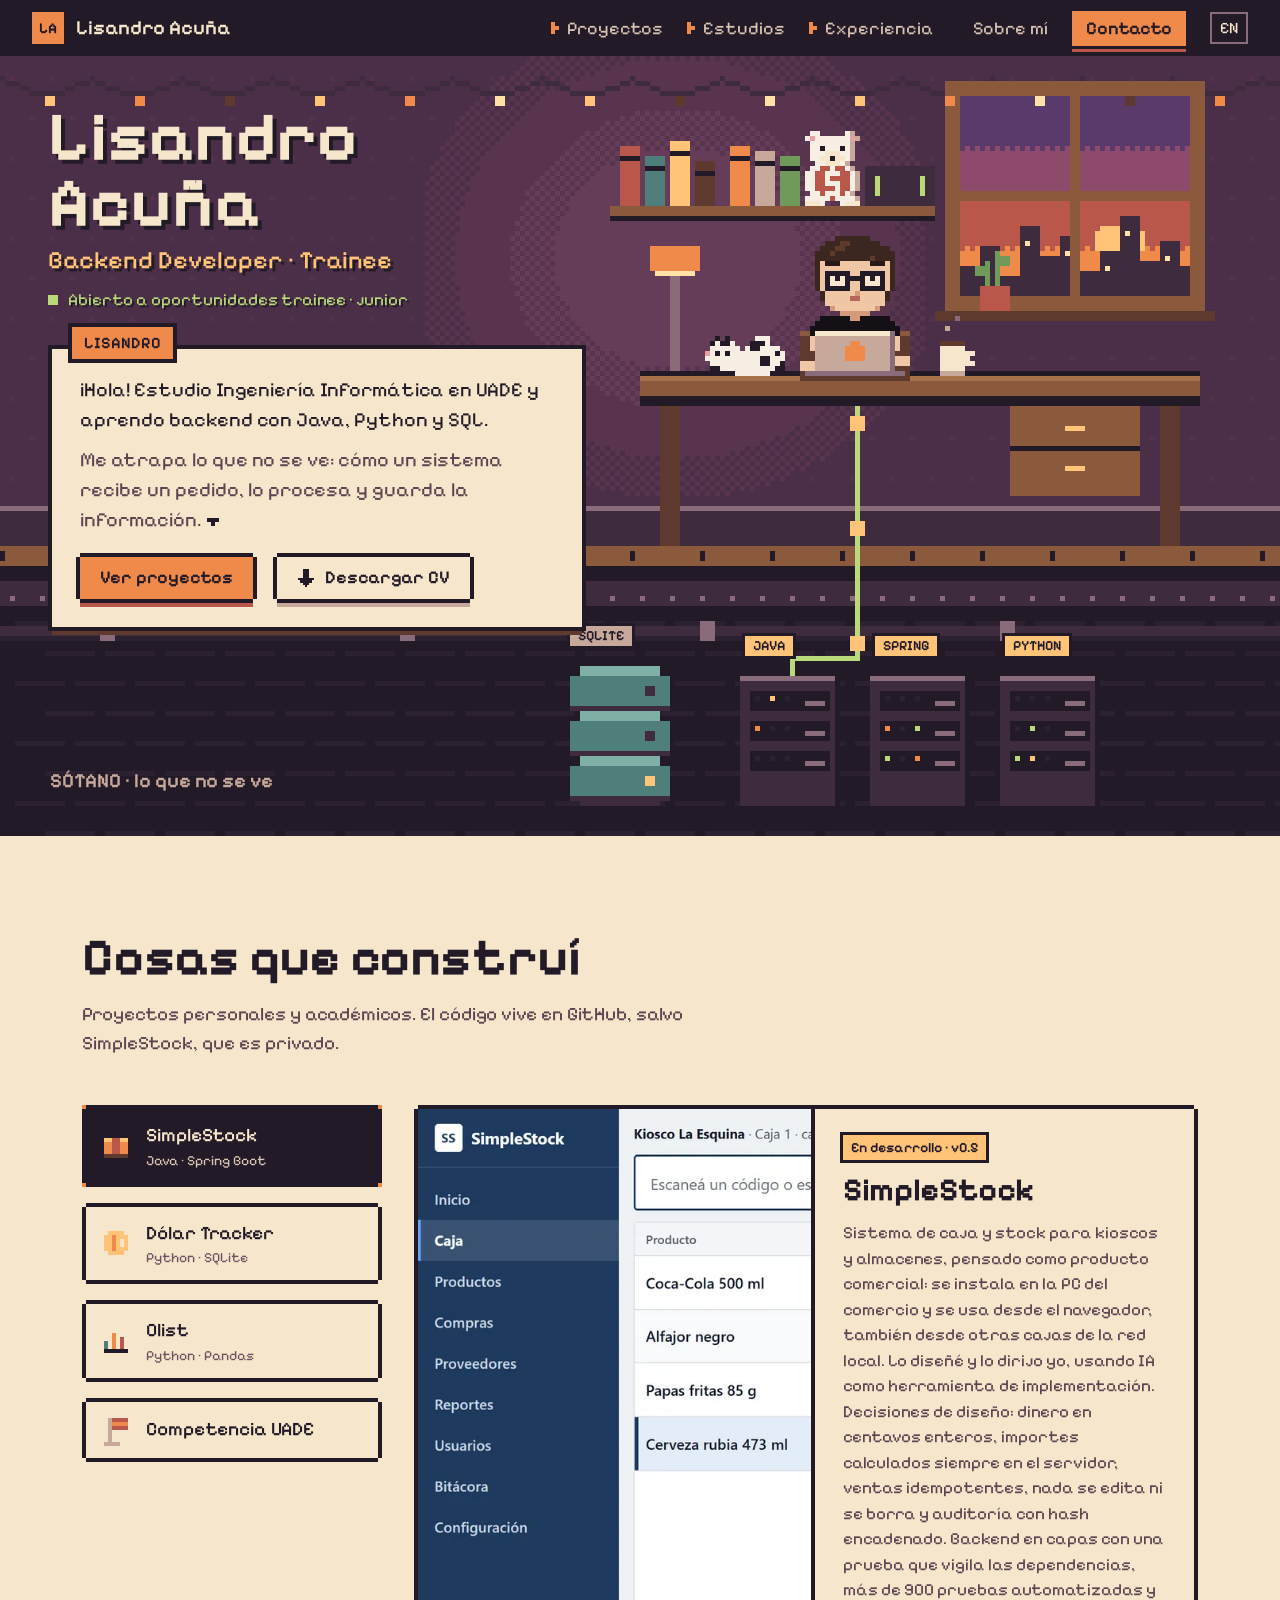
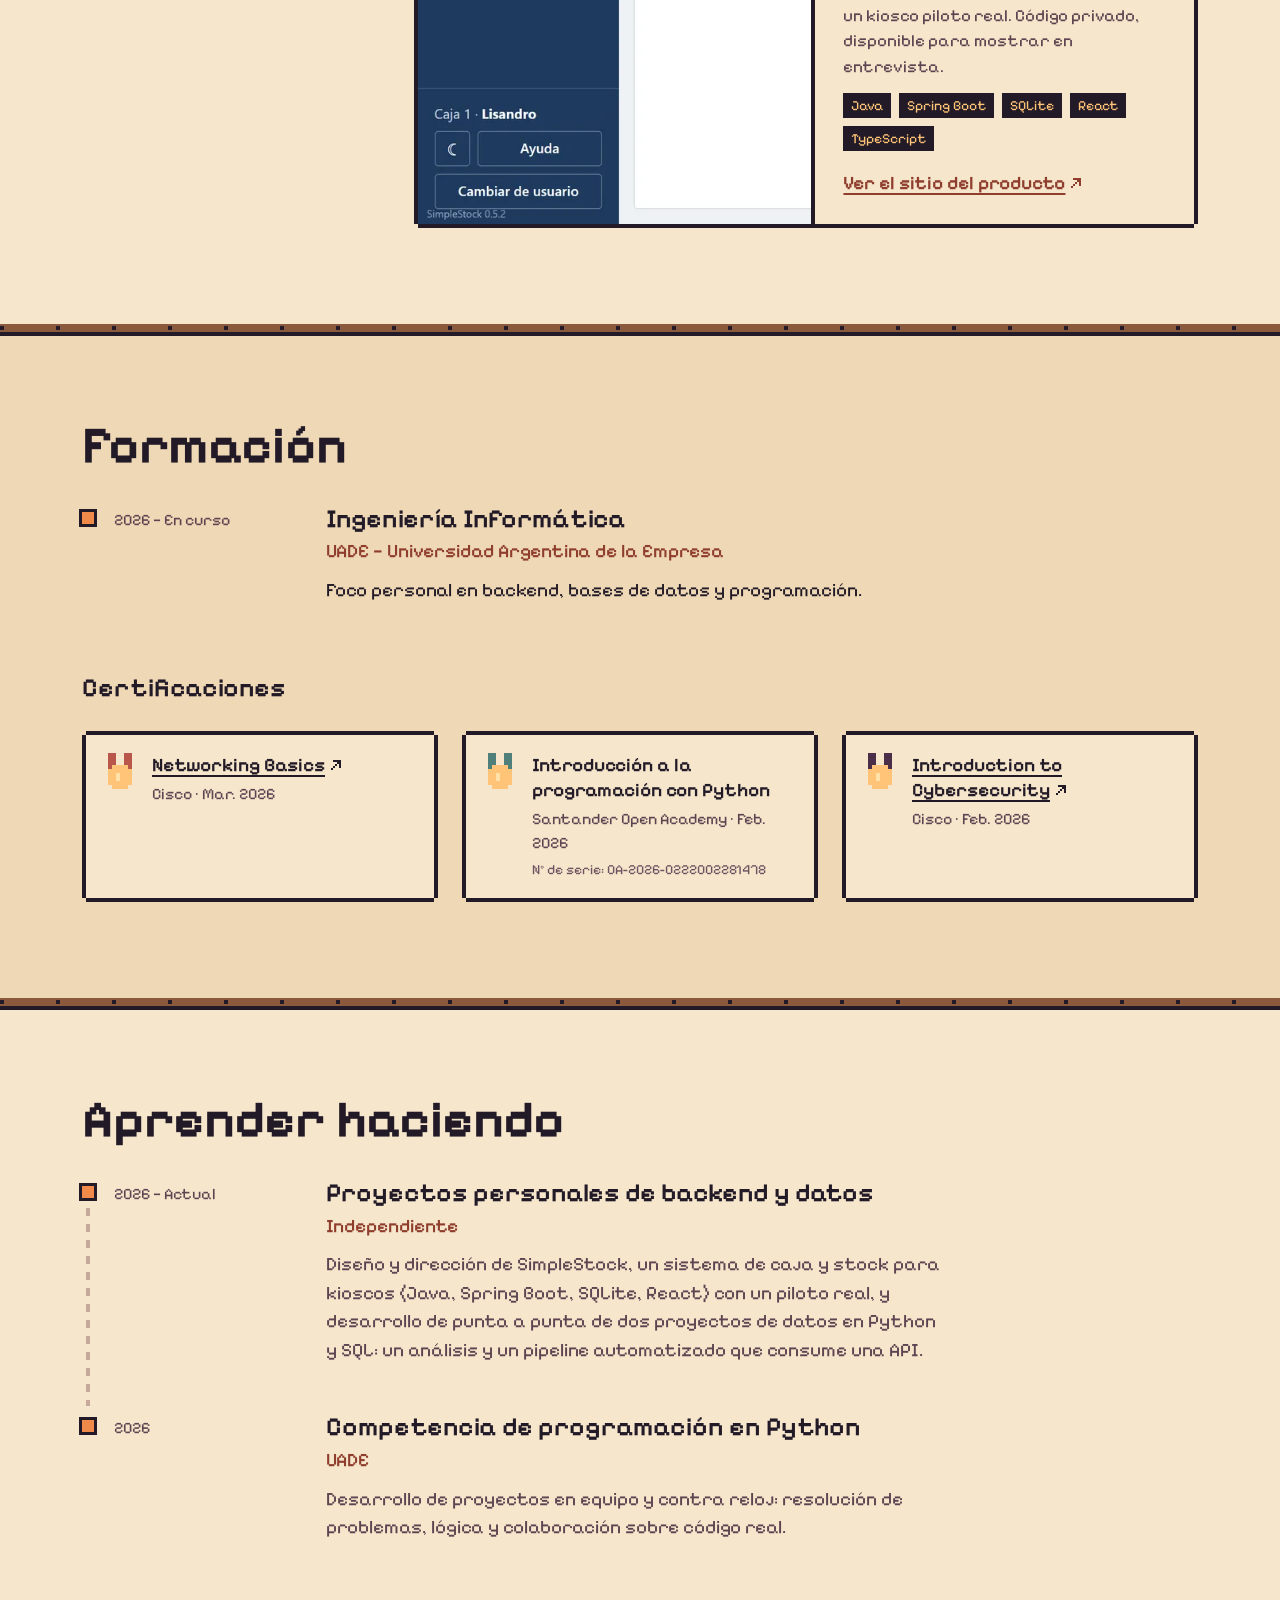
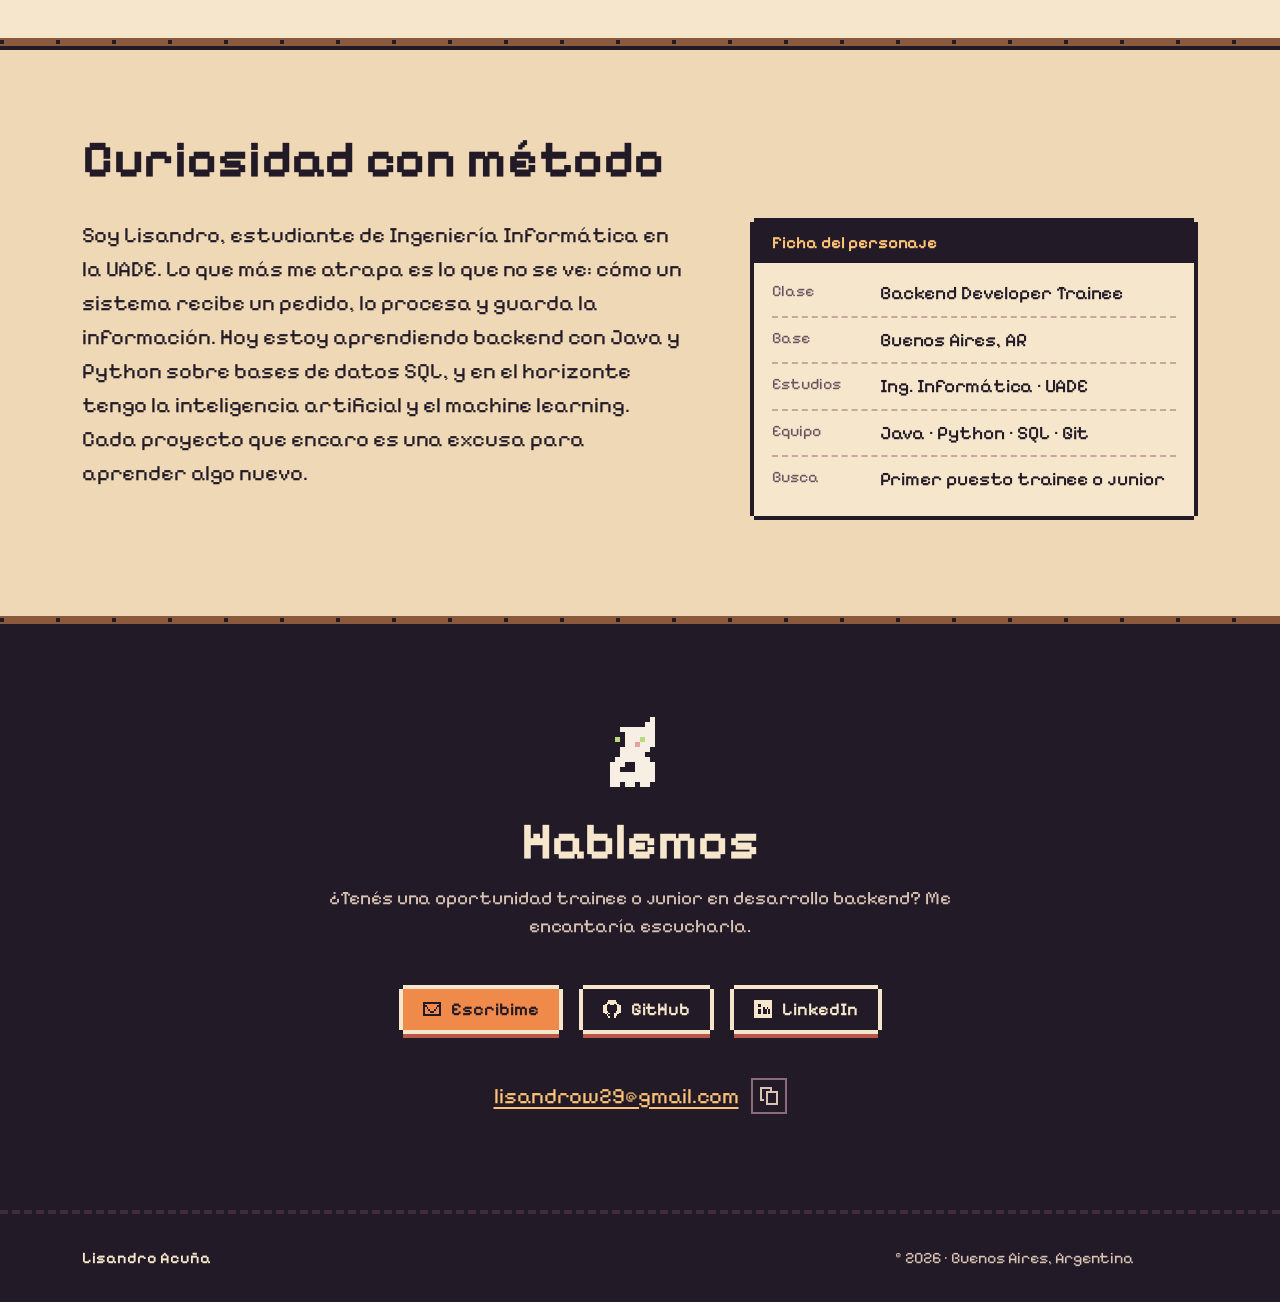
==== commit 1e1c9018: "CV con formato ATS/Harvard y sin año de carrera - CV: una columna, links clickeables, fechas uniform" ====
--- a/index.html
+++ b/index.html
@@ -28,7 +28,7 @@
 
   <link rel="stylesheet" href="identidad/tokens.css?v=15" />
   <link rel="stylesheet" href="styles.css?v=15" />
-  <script src="script.js?v=15" defer></script>
+  <script src="script.js?v=16" defer></script>
   <script src="scene.js?v=19" defer></script>
 
   <!-- Datos estructurados (SEO) -->
@@ -243,7 +243,7 @@
               <h3 class="log-role" data-i18n="edu.item1.role">Ingeniería Informática</h3>
               <p class="log-org">UADE — Universidad Argentina de la Empresa</p>
               <p class="log-desc" data-i18n="edu.item1.desc">
-                Primer año. Foco personal en backend, bases de datos y programación.
+                Foco personal en backend, bases de datos y programación.
               </p>
             </div>
           </li>
@@ -314,7 +314,7 @@
         <h2 class="section-title" data-i18n="about.title">Curiosidad con método</h2>
         <div class="about-grid">
           <p class="about-text" data-i18n="about.body">
-            Soy Lisandro, estudiante de primer año de Ingeniería Informática en la
+            Soy Lisandro, estudiante de Ingeniería Informática en la
             UADE. Lo que más me atrapa es lo que no se ve: cómo un sistema recibe
             un pedido, lo procesa y guarda la información. Hoy estoy aprendiendo
             backend con Java y Python sobre bases de datos SQL, y en el horizonte
